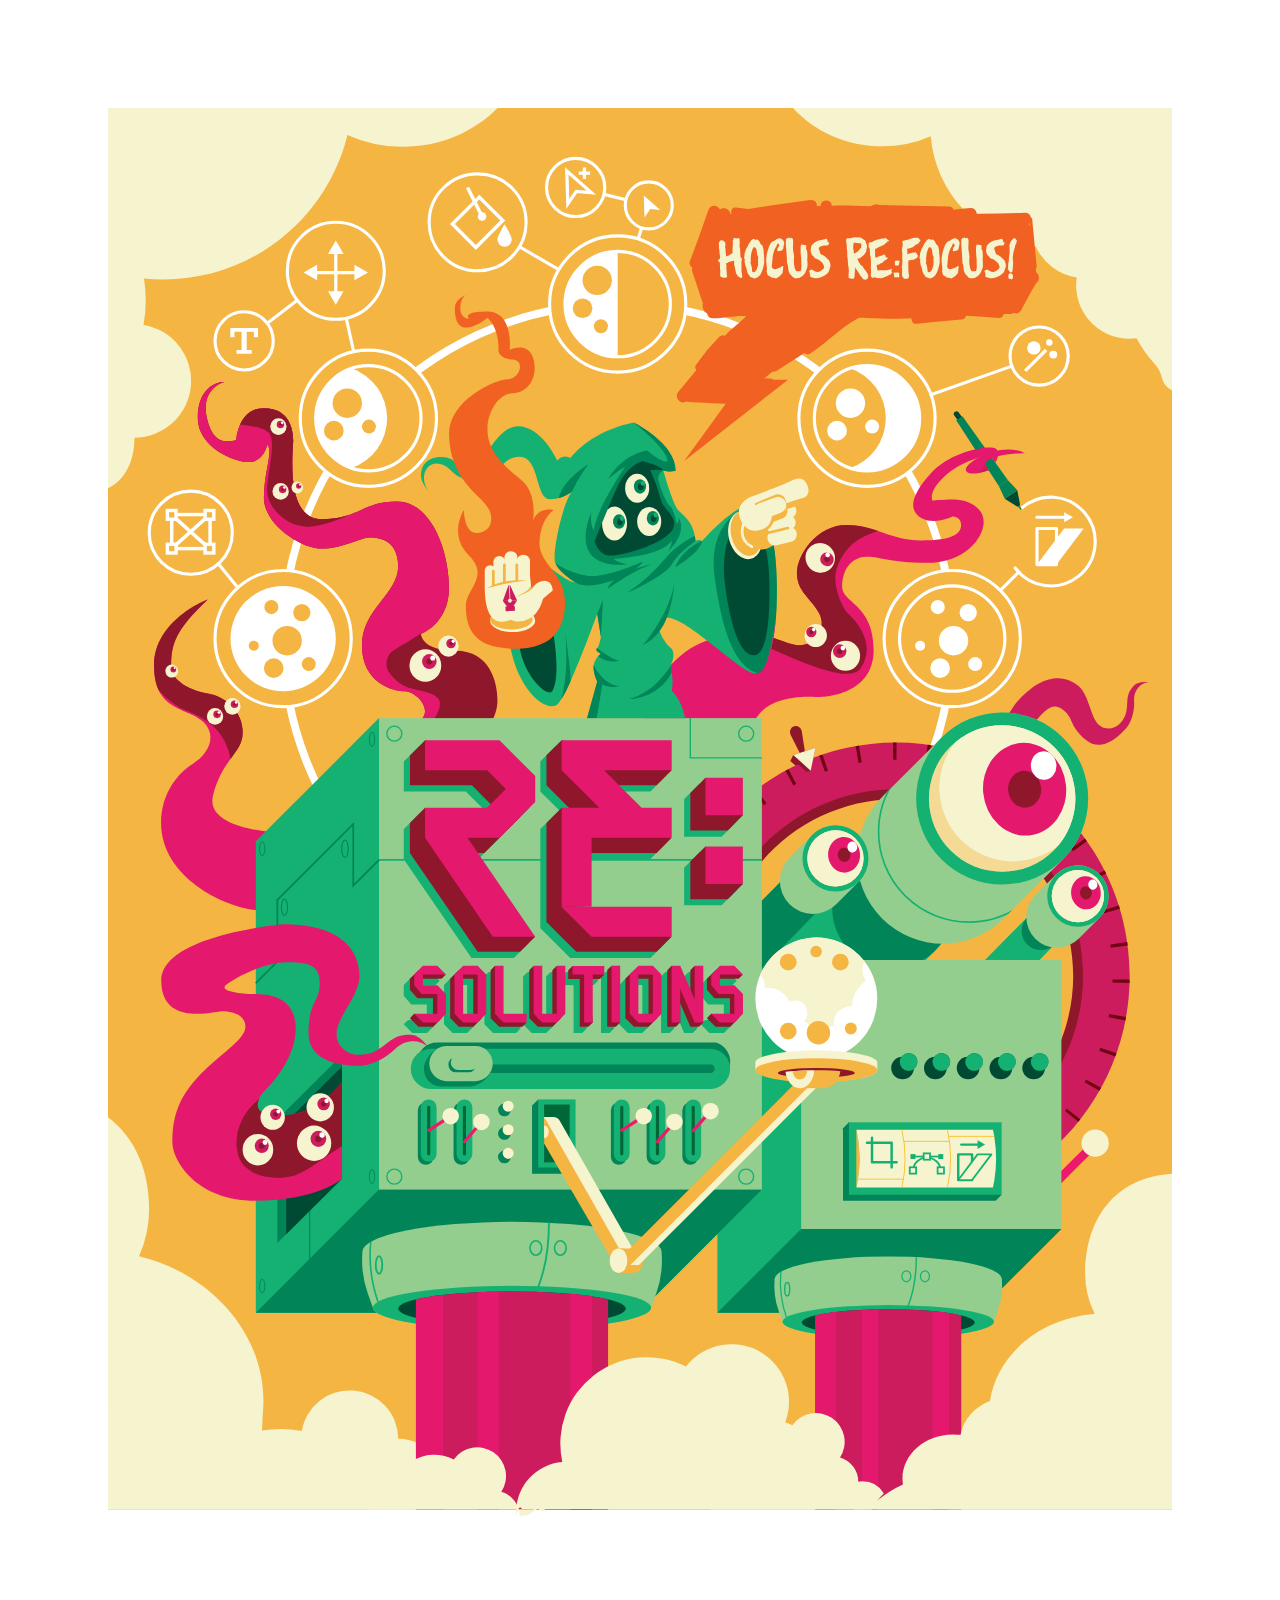
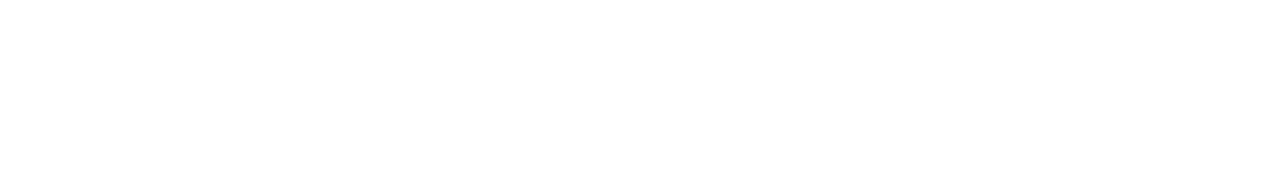
==== index.html @ 1d551e73 "commit for neww nsg" ====
<!DOCTYPE html>
<html lang="en">

<head>
    <meta charset="UTF-8">
    <meta http-equiv="X-UA-Compatible" content="IE=edge">
    <meta name="viewport" content="width=device-width, initial-scale=1.0">
    <title>Resolutions</title>
    <style>
        @media ( min-width: 600px) {
            html {
                margin: 100px;
            }
        }
    </style>
</head>

<body>



    <svg xmlns="http://www.w3.org/2000/svg" xmlns:xlink="http://www.w3.org/1999/xlink" viewBox="0 0 1296 1714.99">
        <defs>
            <style>
                .cls-1,.cls-10,.cls-11,.cls-23,.cls-24,.cls-25,.cls-26,
                .cls-27,.cls-28,.cls-29,.cls-31,.cls-32,.cls-34,.cls-35,
                .cls-36,.cls-37,.cls-38,.cls-39,.cls-40,.cls-41,.cls-42,
                .cls-44,.cls-45,.cls-46,.cls-48,.cls-5,.cls-50,.cls-51,
                .cls-52,.cls-53,.cls-54,.cls-8{fill:none;}
                .cls-2{isolation:isolate;}
                .cls-12,.cls-21,.cls-3,.cls-6,.cls-9{fill:#f5b543;}
                .cls-30,.cls-33,.cls-4{fill:#f6f4ce;}
                .cls-10,.cls-11,.cls-12,.cls-5,.cls-6,.cls-8,.cls-9{stroke:#fff;}
                .cls-10,.cls-11,.cls-12,.cls-23,.cls-24,.cls-25,.cls-26,.cls-27,.cls-28,.cls-32,.cls-33,.cls-34,.cls-35,.cls-36,.cls-37,.cls-38,.cls-39,.cls-45,.cls-46,.cls-5,.cls-51,.cls-53,.cls-6,.cls-8{stroke-miterlimit:10;}
                .cls-5{stroke-width:9.55px;}
                .cls-6,.cls-8,.cls-9{stroke-width:3.82px;}
                .cls-43,.cls-7{fill:#fff;}
                .cls-29,.cls-30,.cls-31,.cls-40,.cls-41,.cls-42,.cls-43,.cls-44,.cls-48,.cls-50,.cls-52,.cls-54,.cls-9{stroke-linecap:round;stroke-linejoin:round;}
                .cls-10{stroke-width:3.99px;}
                .cls-11{stroke-width:4.27px;}
                .cls-12{stroke-width:4.17px;}
                .cls-13{fill:#e4196e;}
                .cls-14{fill:#8e172c;}
                .cls-15{fill:#cd1c5e;}
                .cls-16{fill:#15b172;}
                .cls-17{fill:#008458;}
                .cls-18{fill:#004a33;}
                .cls-19{mix-blend-mode:multiply;}
                .cls-20{fill:#94ce8e;}
                .cls-21{opacity:0.4;}
                .cls-22{clip-path:url(#clip-path);}
                .cls-23,.cls-25,.cls-26,.cls-27,.cls-29,.cls-30,.cls-31,.cls-32,.cls-33,.cls-34,.cls-39,.cls-41,.cls-45,.cls-46{stroke:#15b172;}
                .cls-23{stroke-width:1.97px;}
                .cls-24,.cls-43{stroke:#ed1a6b;}
                .cls-24,.cls-44{stroke-width:10.42px;}
                .cls-25{stroke-width:1.52px;}
                .cls-26{stroke-width:1.75px;}
                .cls-27{stroke-width:1.5px;}
                .cls-28{stroke:#fdb913;}
                .cls-29,.cls-54{stroke-width:3px;}
                .cls-30,.cls-32,.cls-33{stroke-width:2.16px;}
                .cls-31{stroke-width:2.67px;}
                .cls-34,.cls-35{stroke-width:2.08px;}
                .cls-35,.cls-36,.cls-37,.cls-38,.cls-40,.cls-44{stroke:#008458;}
                .cls-36{stroke-width:1.31px;}
                .cls-37{stroke-width:1.05px;}
                .cls-38{stroke-width:1.22px;}
                .cls-39{stroke-width:1.67px;}
                .cls-40,.cls-41{stroke-width:19.28px;}
                .cls-42{stroke:#006838;}
                .cls-42,.cls-43{stroke-width:3.86px;}
                .cls-45{stroke-width:2px;}
                .cls-46{stroke-width:2.31px;}
                .cls-47{fill:#006838;}
                .cls-48{stroke:#fdb718;stroke-width:0;}
                .cls-49{fill:#f16122;}
                .cls-50,.cls-53,.cls-54{stroke:#f5b543;}
                .cls-50,.cls-52{stroke-width:3.34px;}
                .cls-51,.cls-52{stroke:#f6f4ce;}
                .cls-51{stroke-width:0.9px;}
                .cls-53{stroke-width:7px;}
                
            </style>
            
            
            
            
            <clipPath id="clip-path">
                <path class="cls-1" d="M1193.91,841.11A104.76,104.76,0,0,0,1015.15,767h0l-.06.06,0,0-70.78,70.78h0a104.76,104.76,0,1,0,148,148.26h0L1163,915.44h0A104.39,104.39,0,0,0,1193.91,841.11Z"/>
            </clipPath>
        </defs>
        <g class="cls-2">
            <g id="Background">
                <rect id="bg" class="cls-3" width="1296" height="1707.23"/>
            </g>
            <g id="Clouds_Back" data-name="Clouds Back">
                <path class="cls-4" d="M349.6,1707.23s0,0,0,0h.05s.06,0,.09,0Z"/>
                <path class="cls-4" d="M463.81,1680.17a139.25,139.25,0,0,0-51.94,10A59.12,59.12,0,0,0,353.55,1621,59.18,59.18,0,0,0,236,1611.5a140.37,
                140.37,0,0,0-48.46-.51c.66-6.61.35-13.34,1-20.09,9-93.18-61.78-171.13-150.83-192.18a139.24,139.24,0,0,0,12.38-57.58c0-45.68-16.16-86.23-50.06-111.71v477.8H497.2a61.05,61.05,0,0,1,5.39-21.6A139.75,139.75,0,0,0,463.81,1680.17Z"/>
                <path class="cls-4" d="M497.2,1707.23c-.08,1.27-.13,2.54-.13,3.82,0,6.49,1-.23,2.89-3.82Z"/>
                <path class="cls-4" d="M500,1707.23h4C502.39,1704.15,501,1705.18,500,1707.23Z"/>
                <path class="cls-4" d="M0,0V463.21c22.5-11.4,32.17-34.72,32.17-61.67A69.09,69.09,0,0,0,43.24,264.26a163.87,163.87,0,0,0,2.77-30,163.78,163.78,0,0,0-2.17-26.57q11.58,1.16,23.46,1.17c108.64,0,
                199.74-75,224.37-176.09a162.37,162.37,0,0,0,67.22,14.46c45.2,0,86.1-17.52,115.64-47.23Z"/>
                <path class="cls-4" d="M834.33,0C861.35,29.26,900,46.71,943,46.71a147.36,147.36,0,0,0,59.16-12.32,147.93,147.93,0,0,0,128.13,134.53A65,65,0,0,0,1180,206.56a64.89,64.89,0,0,0,64.18,
                74.6,65.48,65.48,0,0,0,8.69-.6,148.41,148.41,0,0,0,22.35,31.55c11.9,12.86,5,23.59,20.76,31.58V0Z"/>
            </g>
            
            
            <g id="Magic_Symbols" data-name="Magic Symbols">
                <circle class="cls-5" cx="620.82" cy="646.28" r="407.49"/>
                <circle class="cls-6" cx="213.32" cy="646.28" r="82.96"/>
                <circle class="cls-7" cx="213.32" cy="646.28" r="64.14"/>
                <circle class="cls-6" cx="1028.31" cy="646.28" r="82.96"/>
                <circle class="cls-6" cx="1028.31" cy="646.28" r="64.14"/>
                <circle class="cls-6" cx="620.82" cy="238.79" r="82.96"/>
                <path class="cls-7" d="M620.82,302.93a64.14,64.14,0,0,1,0-128.28Z"/>
                <circle class="cls-8" cx="620.82" cy="238.79" r="64.14"/>
                <circle class="cls-6" cx="924.5" cy="377.88" r="82.96"/>
                <path class="cls-7" d="M924.5,313.74a64.29,64.29,0,0,0-20.63,3.4,64.14,64.14,0,0,1,0,121.47A64.14,64.14,0,1,0,924.5,313.74Z"/>
                <circle class="cls-6" cx="317.14" cy="377.88" r="82.96"/>
                <circle class="cls-6" cx="450.22" cy="139.22" r="59.06"/>
                <circle class="cls-6" cx="277.46" cy="198.28" r="59.06"/>
                <circle class="cls-6" cx="569.64" cy="96.77" r="35.45"/>
                <circle class="cls-6" cx="1134.18" cy="302.15" r="35.45"/>
                <circle class="cls-6" cx="100.82" cy="517.35" r="50.61"/>
                <path class="cls-9" d="M1105,560.28a54.05,54.05,0,1,0,7.43-72.53"/>
                <circle class="cls-6" cx="165.82" cy="283.68" r="35.45"/>
                <circle class="cls-6" cx="658.69" cy="118.6" r="28.63"/>
                <line class="cls-9" x1="1002.37" y1="349.21" x2="1100.91" y2="314.4"/>
                <line class="cls-6" x1="1109.24" y1="565.36" x2="1086.97" y2="587.62"/>
                <line class="cls-6" x1="645.75" y1="159.64" x2="650.08" y2="145.91"/>
                <line class="cls-6" x1="630.88" y1="111.78" x2="604.08" y2="105.21"/>
                <line class="cls-6" x1="549.16" y1="196.97" x2="501.23" y2="168.99"/>
                <line class="cls-6" x1="299.24" y1="296.86" x2="290.21" y2="255.95"/>
                <line class="cls-6" x1="158.16" y1="584.33" x2="134.48" y2="555.15"/>
                <circle class="cls-7" cx="317.14" cy="377.88" r="64.14"/>
                <circle class="cls-8" cx="924.5" cy="377.88" r="64.14"/>
                <circle class="cls-7" cx="989.25" cy="654.98" r="6.11"/>
                <circle class="cls-7" cx="1047.8" cy="614.57" r="10.52"/>
                <circle class="cls-7" cx="1010.7" cy="607.91" r="8.59"/>
                <circle class="cls-7" cx="1056.31" cy="677.34" r="8.51"/>
                <circle class="cls-7" cx="1029.93" cy="648.87" r="17.87"/>
                <circle class="cls-7" cx="1013.57" cy="682.31" r="11.96"/>
                    <circle class="cls-7" cx="930.74" cy="388.08" r="8.51"/>
                    <circle class="cls-7" cx="904.36" cy="359.6" r="17.87"/>
                    <circle class="cls-7" cx="888" cy="393.04" r="11.96"/>
                    <circle class="cls-3" cx="317.82" cy="388.08" r="8.51"/>
                    <circle class="cls-3" cx="291.44" cy="359.6" r="17.87"/>
                    <circle class="cls-3" cx="275.08" cy="393.04" r="11.96"/>
                    <circle class="cls-3" cx="600.43" cy="265.85" r="8.51"/>
                    <circle class="cls-3" cx="595.9" cy="209.95" r="17.87"/>
                    <circle class="cls-3" cx="578.04" cy="243.86" r="11.96"/>
                    <circle class="cls-7" cx="1151.39" cy="300.37" r="4.81"/>
                    <circle class="cls-7" cx="1146.58" cy="285.72" r="3.93"/>
                    <circle class="cls-7" cx="1127.77" cy="292.21" r="8.16"/>
                    <circle class="cls-3" cx="177.54" cy="654.98" r="6.11"/>
                    <circle class="cls-3" cx="236.08" cy="614.57" r="10.52"/>
                    <circle class="cls-3" cx="198.98" cy="607.91" r="8.59"/>
                    <circle class="cls-3" cx="244.59" cy="677.34" r="8.51"/>
                    <circle class="cls-3" cx="218.22" cy="648.87" r="17.87"/>
                    <circle class="cls-3" cx="201.85" cy="682.31" r="11.96"/>
                    <path class="cls-7" d="M156.55,294.89h6.1V272.51H154v6.74H149V268.08h33.73v11.17h-5.06v-6.74H169v22.38H175v4.39H156.55Z"/>
                    <polygon class="cls-7" points="277.46 161.26 267.97 177.71 286.96 177.71 277.46 161.26"/>
                    <polygon class="cls-7" points="277.46 239.64 286.96 223.19 267.97 223.19 277.46 239.64"/>
                    <line class="cls-10" x1="277.46" y1="228.68" x2="277.46" y2="171.39"/>
                    <polygon class="cls-7" points="316.65 200.45 300.2 190.96 300.2 209.95 316.65 200.45"/>
                    <polygon class="cls-7" points="238.27 200.45 254.72 209.95 254.72 190.96 238.27 200.45"/>
                    <line class="cls-10" x1="249.24" y1="200.45" x2="306.53" y2="200.45"/>
                    <rect class="cls-11" x="430.04" y="116.07" width="40.36" height="46.31" transform="translate(230.31 -277.58) rotate(45)"/>
                    <polygon class="cls-7" points="652.63 106.51 653.47 133.25 660.49 123.17 672.73 124.16 652.63 106.51"/>
                    <polygon class="cls-10" points="558.85 76.79 560.09 116.57 570.53 101.58 588.75 103.06 558.85 76.79"/>
                    <line class="cls-10" x1="580.33" y1="72.44" x2="580.33" y2="86.43"/>
                    <line class="cls-10" x1="587.32" y1="79.43" x2="573.34" y2="79.43"/>
                    <line class="cls-11" x1="455.61" y1="132.22" x2="437.95" y2="96.77"/>
                    <circle class="cls-7" cx="455.61" cy="132.22" r="5.18"/>
                    <path class="cls-7" d="M491.79,160.3a8.69,8.69,0,0,1-17.38,0c0-4.8,8.69-18.64,8.69-18.64S491.79,155.5,491.79,160.3Z"/>
                    <line class="cls-10" x1="1142.68" y1="294.77" x2="1117.17" y2="320.28"/>
                    <path class="cls-3" d="M340,377.88a64.16,64.16,0,0,0-43.51-60.74,64.15,64.15,0,1,1,0,121.47A64.15,64.15,0,0,0,340,377.88Z"/>
                    <circle class="cls-8" cx="317.14" cy="377.88" r="64.14"/>
                    <rect class="cls-12" x="77.62" y="495.19" width="46.69" height="41.5"/>
                    <line class="cls-12" x1="77.62" y1="495.58" x2="123.61" y2="536.69"/>
                    <line class="cls-12" x1="123.61" y1="495.58" x2="77.62" y2="536.69"/>
                    <rect class="cls-12" x="118.31" y="490.28" width="10.6" height="10.6"/>
                    <rect class="cls-12" x="72.32" y="490.28" width="10.6" height="10.6"/>
                    <rect class="cls-12" x="118.31" y="531.39" width="10.6" height="10.6"/>
                    <rect class="cls-12" x="72.32" y="531.39" width="10.6" height="10.6"/>
                    <rect class="cls-9" x="1131.57" y="512.13" width="23.77" height="44.04"/>
                    <polygon class="cls-7" points="1155.34 556.17 1131.57 556.17 1164.71 512.13 1188.48 512.13 1155.34 556.17"/>
                    <line class="cls-9" x1="1131.57" y1="498.5" x2="1167.57" y2="498.5"/>
                    <polygon class="cls-7" points="1175.39 498.5 1164.71 492.33 1164.71 504.66 1175.39 498.5"/>
                    <line class="cls-6" x1="230.56" y1="234.16" x2="193.97" y2="262.15"/>
                </g>
                    
                
                <g id="Tentacle_1" data-name="Tentacle 1">
                    <path id="green" class="cls-13" d="M121.47,598.69s-65.31,24.47-65.31,80.94,42.17,50.1,60.18,68.38,4,40.3-12.91,50.7-38.8,34.7-38.8,
                    72.34c0,68.73,84,106.18,121,106.18L217,883s-100.42-1-89-46,36.09-50.77,36.09-76.54-21.48-44-42.64-47.24c-17.83-2.74-44.53-14.16-44.53-33.56C76.94,652.36,82.37,635.91,121.47,598.69Z"/>
                     <path class="cls-14" d="M70.48,718.17a135.79,135.79,0,0,0,18,13c6,2.63,12.15,4.75,18,7.63,15.68,7.72,28.52,17.8,36.38,
                     33.95A76.25,76.25,0,0,1,149.23,793c8.1-11,14.88-19,14.88-32.54,0-25.76-21.48-44-42.64-47.24-17.83-2.74-44.53-14.16-44.53-33.56,0-27.27,5.43-43.72,44.53-80.94,0,0-65.31,24.47-65.31,
                     80.94,0,12.94,2.22,22.57,5.85,30C64.78,712.5,67.59,715.38,70.48,718.17Z"/>
                     <ellipse class="cls-4" cx="151.56" cy="728.79" rx="9.91" ry="10.18"/>
                     <ellipse class="cls-15" cx="154.03" cy="726.26" rx="4.54" ry="4.67"/>
                     <ellipse class="cls-14" cx="154.03" cy="726.26" rx="1.85" ry="1.9"/>
                     <ellipse class="cls-7" cx="156.16" cy="724.06" rx="1.57" ry="1.61"/>
                     <ellipse class="cls-4" cx="130.37" cy="741.11" rx="9.91" ry="10.18"/>
                     <ellipse class="cls-15" cx="132.83" cy="738.57" rx="4.54" ry="4.67"/>
                     <ellipse class="cls-14" cx="132.83" cy="738.57" rx="1.85" ry="1.9"/>
                     <ellipse class="cls-7" cx="134.97" cy="736.38" rx="1.57" ry="1.61"/>
                     <ellipse class="cls-4" cx="77.62" cy="685.85" rx="7.73" ry="7.94"/>
                     <ellipse class="cls-15" cx="79.55" cy="683.87" rx="3.54" ry="3.64"/>
                     <ellipse class="cls-14" cx="79.55" cy="683.87" rx="1.44" ry="1.48"/>
                     <ellipse class="cls-7" cx="81.21" cy="682.16" rx="1.22" ry="1.25"/>
                    </g>
                    
                    <g id="Tentacle_2" data-name="Tentacle 2">
                        <path class="cls-14" 
                        d="M367.75,757.74s18.44-11.69,18.44-23-13.31-24.35-25.94-24.35S309.31,700.13,309.31,655s44.14-62.65,44.14-96.89-26.81-35-35.63-35-32.14,13.58-57.64,13.58S189.89,507.08,189.89,475s11.78-57.15,
                        4.08-64.85c0,0-4.19,21.13-22.55,21.13s-62.07-18.77-62.07-53.83,20.87-43.81,32.29-43.81c0,0-29.34,7.41-21.19,43.81S148.32,405,156.16,405c0,
                        0,2.06-39.35,33.73-39.35s35.67,26.9,35.67,39.35S215,500.88,260.18,500.88s49.55-21.49,91.81-21.49,63.39,61.23,63.39,104.94-34.1,56.09-34.1,56.09-.14,20.67,42.12,20.67,51,39,51,60.56-16.75,40.46-16.75,40.46Z"/>
                        <path class="cls-13" d="M367.75,757.74l19,.92a15,15,0,0,1,1.27-1.9,109.43,109.43,0,0,0,6.62-9.1c.88-1.37,14.9-18.7,
                        7.56-28.31-4.38-5.74-16.05-8.6-21-9.65-3.36-.71-6.7-1.45-10-2.29-13.06-3.28-22.65-10.51-29.9-21.73-4.39-6.79-1.36-19.54,5.15-23.94s34.86-21.32,34.86-21.32,34.1-12.38,34.1-56.09S394.25,479.39,352,479.39s-46.63,
                        21.49-91.81,21.49S225.56,417.46,225.56,405s-4-39.35-35.67-39.35S156.16,405,156.16,405c-7.84,0-27.56,
                        8.87-35.71-27.53s21.19-43.81,21.19-43.81c-11.42,0-32.29,8.75-32.29,43.81s43.72,53.83,62.07,53.83S194,410.17,194,410.17c7.7,7.7-4.08,32.79-4.08,64.85s44.79,61.67,70.29,61.67,48.82-13.58,57.64-13.58,35.63.73,
                        35.63,35S309.31,609.82,309.31,655s38.31,55.44,50.94,55.44,25.94,13.07,25.94,24.35S367.75,757.74,367.75,757.74Z"/>
                        <path class="cls-14" d="M197.66,398.26c5.29,11.66-.55,35-3.69,61.8s26.23,53.31,54.65,49.58c19.15-2.51,36.8-9.87,46.29-14.42-9,3.23-19.53,5.66-34.73,5.66-45.17,
                        0-34.62-83.42-34.62-95.88s-4-39.35-35.67-39.35c-16.09,0-24.53,10.16-28.95,20.15C170.82,386.53,193.54,389.19,197.66,398.26Z"/>
                        <path class="cls-16" d="M391.29,468.18c.74.82,1.21,1.28,1.21,1.28C392.08,469,391.68,468.62,391.29,468.18Z"/>
                        <path class="cls-16" d="M391.28,468.17h0Z"/>
                        <ellipse class="cls-4" cx="414.68" cy="655.45" rx="12.5" ry="12.84"/>
                        <ellipse class="cls-15" cx="417.79" cy="652.26" rx="5.73" ry="5.88"/>
                        <ellipse class="cls-14" cx="417.79" cy="652.26" rx="2.33" ry="2.4"/>
                        <ellipse class="cls-7" cx="420.49" cy="649.49" rx="1.98" ry="2.03"/>
                        <ellipse class="cls-4" cx="386.57" cy="679.12" rx="19.34" ry="19.87"/>
                        <ellipse class="cls-15" cx="391.38" cy="674.18" rx="8.86" ry="9.1"/>
                        <ellipse class="cls-14" cx="391.38" cy="674.18" rx="3.61" ry="3.71"/>
                        <ellipse class="cls-7" cx="395.55" cy="669.9" rx="3.06" ry="3.14"/>
                        <ellipse class="cls-4" cx="207.57" cy="388.08" rx="9.91" ry="10.18"/>
                        <ellipse class="cls-15" cx="210.04" cy="385.54" rx="4.54" ry="4.67"/>
                        <ellipse class="cls-14" cx="210.04" cy="385.54" rx="1.85" ry="1.9"/>
                        <ellipse class="cls-7" cx="212.18" cy="383.35" rx="1.57" ry="1.61"/>
                        <ellipse class="cls-4" cx="210.27" cy="466.99" rx="9.91" ry="10.18"/>
                        <ellipse class="cls-15" cx="212.73" cy="464.46" rx="4.54" ry="4.67"/>
                        <ellipse class="cls-14" cx="212.73" cy="464.46" rx="1.85" ry="1.9"/>
                        <ellipse class="cls-7" cx="214.87" cy="462.26" rx="1.57" ry="1.61"/>
                        <ellipse class="cls-4" cx="230.56" cy="462.26" rx="7.01" ry="7.2"/>
                        <ellipse class="cls-15" cx="232.3" cy="460.47" rx="3.21" ry="3.3"/>
                        <ellipse class="cls-14" cx="232.3" cy="460.47" rx="1.31" ry="1.34"/>
                        <ellipse class="cls-7" cx="233.81" cy="458.92" rx="1.11" ry="1.14"/>
                    </g>
                    
                    <g id="Tentacle_3" data-name="Tentacle 3">
                        <path class="cls-9" d="M1028.31,646.28"/>
                        <rect class="cls-17" x="1108.38" y="479.2" width="2.02" height="11.03" rx="1.01" transform="translate(2300.38 267.35) rotate(146.05)"/>
                        <path class="cls-18" d="M1031.68,370h0a3.29,3.29,0,0,1,4.56.89l8.86,12.42a3.28,3.28,0,0,1-.89,4.56h0a3.28,3.28,0,0,1-4.55-.89l-8.87-12.42A3.29,3.29,0,0,1,1031.68,370Z"/>
                        <polygon class="cls-18" points="1111.02 483.62 1107.6 465.56 1092.31 475.85 1107.76 485.81 1111.02 483.62"/>
                        <polygon class="cls-17" points="1085.06 460.36 1092.31 475.85 1107.6 465.56 1095.98 453.01 1085.06 460.36"/>
                        <polygon class="cls-17" points="1095.98 453.01 1040.79 375.33 1033.17 380.46 1085.06 460.36 1095.98 453.01"/>
                        <path class="cls-13" d="M647.53,760.91s5.18-41.53,29.92-72.86,55-46.64,97.79-46.64,48.41,12.84,68.19,12.84,32.17-21.33,22.7-38.94-27-26.28-27-48.55,24.25-58.69,
                        60.21-58.69,53.07,18.82,91.15,18.82,48.64-7.89,48.64-18.82-10.52-10.52-10.52-10.52-21.21,10.8-37.5,2.13c-15.72-8.37-14.56-26.58,10.72-54.27s71.86-35,79.18-30.61,
                        0,17.26,0,17.26l-6.45-9.08s-30.29,3.48-53.47,23.88-16.92,31.34-16.92,31.34,9.49-1.46,26.4-1.46,36.06,9.47,36.06,27.69S1044.59,554,997.26,554s-53.76-7.26-73.13-7.26-29.89,
                        16.78-29.89,36.44,38.4,21.65,38.4,76.76S873,717.41,865.92,717.41s-82.86-7.51-82.86,51.51Z"/>
                        <path class="cls-14" d="M916.66,682.31c20.16-29.33-5.33-57.42-14.37-65.81s-21.1-38-14.36-56.53c11.61-31.88,34.26-39.15,50.1-44.6-11.51-3.91-23.38-7.3-38.65-7.3-36,0-60.21,
                        36.43-60.21,58.69s17.49,30.93,27,48.55-2.92,38.94-22.7,38.94S818,641.41,775.24,641.41q-4.46,0-8.73.23C810.58,656.8,899.42,707.38,916.66,682.31Z"/>
                        <ellipse class="cls-4" cx="898.31" cy="667.3" rx="17.81" ry="18.29"/>
                        <ellipse class="cls-15" cx="891.26" cy="661.7" rx="8.16" ry="8.38"/>
                        <ellipse class="cls-14" cx="891.26" cy="661.7" rx="3.33" ry="3.42"/>
                        <ellipse class="cls-7" cx="895.1" cy="657.76" rx="2.81" ry="2.89"/>
                        <ellipse class="cls-4" cx="867.56" cy="547.89" rx="17.81" ry="18.29" transform="translate(-156.28 615.66) rotate(-36.06)"/>
                        <ellipse class="cls-15" cx="875.79" cy="549.72" rx="8.16" ry="8.38" transform="translate(-155.78 620.87) rotate(-36.06)"/>
                        <ellipse class="cls-14" cx="875.79" cy="549.72" rx="3.33" ry="3.42" transform="translate(-155.78 620.87) rotate(-36.06)"/>
                        <ellipse class="cls-7" cx="876.58" cy="544.28" rx="2.81" ry="2.89" transform="translate(-152.43 620.28) rotate(-36.06)"/>
                        <ellipse class="cls-4" cx="862.06" cy="642.61" rx="13.62" ry="13.99"/>
                        <ellipse class="cls-15" cx="856.67" cy="638.33" rx="6.24" ry="6.41"/>
                        <ellipse class="cls-14" cx="856.67" cy="638.33" rx="2.54" ry="2.61"/>
                        <ellipse class="cls-7" cx="859.61" cy="635.31" rx="2.15" ry="2.21"/>
                        <path class="cls-13" d="M1072.83,441.22s-24.31,8.9-27.8.18,42-36.33,72-20.95c0,0-43.38-.36-49.13,13.18Z"/>
                        <path class="cls-15" d="M1067.91,433.66A18.9,18.9,0,0,1,1057.48,445a79,79,0,0,0,15.35-3.76Z"/>
                    </g>
                    
                    <g id="Tentacle_4" data-name="Tentacle 4">
                        <path class="cls-15" d="M1249.43,703.83c-5.07,5.88-7.3,9.84-7.89,19.3s-.47,16.8-8.08,25.63-21.68,10.3-29.4-.44-10.09-34.05-21.83-44.17-39.36-22.21-76.44,20.79c0,0-61.76,85.12-31.71,
                        111,18.64,16.07,33.32,5.46,42.82-6.11,6-13.59,9.74-28,13.65-42.34-7.87,7.89-17.37,15.6-17.36,8.81,0-9.05,6.69-37.85,19-52.1s20.33-20.55,32.45-10.1,5.75,17.75,26.16,35.35,43.08-6.78,
                        49.8-14.57,10.06-22.18,9.24-33.25,7.17-21.45,17.11-22.19C1266.92,699.46,1254.5,698,1249.43,703.83Z"/>
                    </g>
                    
                    <g id="Control_Ring" data-name="Control Ring">
                        <polygon class="cls-14" points="852.2 814.4 855.89 807.21 834.8 788.12 831.11 795.31 852.2 814.4"/>
                        <path class="cls-14" d="M960.43,788c-148.62,0-269.11,120.48-269.11,269.11s120.49,269.11,269.11,269.11,269.11-120.49,269.11-269.11S1109.06,788,960.43,788Zm0,
                        484.35c-118.87,0-215.24-96.37-215.24-215.24s96.37-215.24,215.24-215.24,215.24,96.36,215.24,215.24S1079.31,1272.31,960.43,1272.31Z"/>
                        <path class="cls-15" d="M960.43,773c-156.89,0-284.07,127.18-284.07,284.07s127.18,284.07,284.07,284.07S1244.5,1214,1244.5,1057.07,1117.32,773,960.43,773Zm0,511.27c-125.48,
                        0-227.2-101.72-227.2-227.2S835,829.86,960.43,829.86s227.21,101.72,227.21,227.21S1085.91,1284.27,960.43,1284.27Z"/>
                        
                        <g class="cls-19">
                            <path class="cls-14" d="M960.43,773h-.71c-1.16,0-2.31,0-3.46,0l.3,20.84,3.87,0V773Zm-45.67,3.65h-.09l-1.88.32h-.23l-1.78.31h-.13l3.63,20.53,3.8-.64-3.32-20.58Zm-44.49,
                            11-3.39,1.16,0,0h-.05l-.08,0h0l-.36.12,6.9,19.68c1.22-.43,2.43-.85,3.66-1.26l-6.62-19.77Zm-42.12,18-2.3,1.23h0l-.1,0,0,0-.08,0,0,0-.09,0h0l-.1.05,0,0-.06,0,0,0,0,0-.05,
                            0-.06,0,0,0-.07,0-.09.05,0,0-.06,0,0,0-.06,0,0,0,0,0-.05,0,0,0,10,18.3c1.13-.62,2.26-1.22,3.4-1.83l-9.72-18.44Zm-38.68,24.57-.3.23h0l-.08.06,0,0-.06,0,0,0-.08.06h0l-.1.07,
                            0,0-.06,0,0,0-.06,0,0,0-.09.07h0l-.21.15h0l-.09.07h0l-1.34,1h0l-.09.06,0,0-.06,0,0,0h0l-.4.3L799,849.17l3.07-2.35-12.56-16.64Zm-34.23,30.44-.63.65v0l-.07.07,0,0-.08.08,0,0,
                            0,0-.06.07h0l-.06.07h0l-1.84,1.95,15.27,14.2c.88-.94,1.76-1.88,2.65-2.81l-15-14.42ZM726.3,896.15c-.78,1.14-1.56,2.29-2.33,3.45l17.34,11.57c.71-1.07,1.43-2.14,2.16-3.2L726.3,
                            896.15Zm-22.85,39.7c-.49,1-1,2.08-1.46,3.13h0l0,.09v0l0,.07-.21.47,19,8.62c.54-1.17,1.08-2.34,1.63-3.5l-18.85-8.91ZM687.3,978.73c-.38,1.33-.75,2.67-1.12,4l20.13,
                            5.44c.33-1.25.68-2.49,1-3.72l-20-5.74Zm-9,44.92c-.17,1.38-.32,2.76-.46,4.15l20.74,2.12q.2-1.92.42-3.84l-20.7-2.43Zm19.15,44.9-20.83.89c0,1.15.1,2.29.16,3.44v.09c0,.22,0,
                            .43,0,.64l20.81-1.2c-.08-1.28-.14-2.57-.19-3.86Zm5.21,42.14-20.41,4.22c0,.21.08.43.13.64h0l0,.1v.1c.23,1.08.46,2.16.7,3.24l20.35-4.53c-.28-1.25-.55-2.51-.81-3.77Zm11.94,
                            40.71-19.46,7.47.18.47v0l0,.07,0,0,0,0c.42,1.07.83,2.13,1.26,3.21L716,1155q-.72-1.8-1.41-3.6ZM733,1189.65l-18,10.52.51.88h0l0,0,.05.07v0l.06.1h0l.79,1.33,0,0,0,
                            .06,0,.07v0l.57.94L735,1193c-.67-1.11-1.32-2.21-2-3.33Zm24.3,34.82-16.08,13.27h0l0,0c.66.8,1.32,1.59,2,2.38l0,.06,0,0,.07.07h0l.5.6,15.88-13.51c-.83-1-1.66-2-2.48-3ZM786.86,
                            1255l-13.75,15.67,0,0,.05,0,0,0,.08.06h0l3,2.56,13.53-15.87c-1-.84-2-1.68-2.93-2.53Zm34.06,25.36L809.86,1298l1.08.68h0l.07,0,0,0,.05,0,.06,0,0,0c.73.46,1.47.91,2.21,
                            1.36l10.8-17.83c-1.1-.67-2.2-1.34-3.29-2Zm37.67,19.55-8.07,19.22c1.28.54,2.57,1.07,3.86,1.59l7.79-19.34c-1.2-.48-2.39-1-3.58-1.47Zm40.33,13.2-4.86,20.27,3.29.77.78.17,
                            4.55-20.34c-1.26-.28-2.51-.57-3.76-.87Zm42,6.5-1.53,20.8h.82c1.11.07,2.22.15,3.34.21l1.22-20.81c-1.29-.08-2.57-.16-3.85-.26Zm46.34-.62-3.84.36,1.79,
                            20.77.9-.08h.34l2.91-.28-2.1-20.74Zm41.75-7.66c-1.24.33-2.49.66-3.74,1l5.12,20.21.25-.06h0l.08,0,.09,0h0l2.63-.69h.1l.09,0h0l.75-.2-5.41-20.13ZM1068.9,1297l-3.53,1.57,
                            8.32,19.11,1.78-.78.07,0h0l1.93-.87-8.6-19ZM1106,1276.4l-3.24,2.11,11.29,17.53.62-.4h0l0,0,.07,0h0l2.48-1.63,0,0,.06,0,0,0,0,0,.07,0L1106,1276.4Zm33.35-26.29-2.85,2.61,14,
                            15.49,2.31-2.11h0l.08-.07,0,0,.07-.06,0,0,.08-.08h0l.09-.09h0l.08-.08h0l.08-.08h0l.19-.18-14.18-15.28Zm28.72-31.29c-.79,1-1.59,2-2.39,3l16.24,13.07.16-.21h0l.07-.09,0,0,0,0,
                            0-.06,0,0c.75-.93,1.48-1.85,2.21-2.79l-16.44-12.83Zm23.34-35.47c-.62,1.13-1.24,2.26-1.88,3.38l18.13,10.28c.19-.31.36-.62.54-.94l0-.06,0,0c.38-.68.76-1.35,1.13-2h0l0-.08,
                            0-.07h0c.07-.14.15-.28.23-.42l-18.29-10Zm17.31-38.74c-.43,1.22-.86,2.43-1.31,3.63l19.56,7.23.69-1.89,0-.07h0l.69-2-19.66-6.93Zm10.81-41c-.22,1.27-.46,2.54-.7,3.8l20.46,
                            4h0v-.18c.18-.93.36-1.87.53-2.81h0l0-.1h0c0-.14,0-.27.07-.41v-.26l0-.08v0l0-.21-20.53-3.66Zm4.06-42.27c0,1.29,0,2.58-.09,3.86l20.84.63c0-.49,0-1,0-1.49V1064c0-.78,
                            0-1.55,0-2.33h0l-20.85-.33Zm17.92-45.4-20.63,3c.19,1.27.36,2.55.53,3.83l20.67-2.69-.3-2.26h0l0-.11h0v-.24l0-.09h0v-.12h0c-.06-.43-.13-.86-.19-1.28Zm-10.23-44.66-19.88,
                            6.29q.58,1.85,1.14,3.69l20-6c-.18-.58-.35-1.16-.53-1.74h0l0-.11h0l0-.1v0l-.07-.23,0,0,0-.08v0l0-.07,0,0,0-.08v0l-.12-.37h0c-.1-.33-.21-.66-.31-1ZM1214,928.84l-18.59,
                            9.42c.58,1.15,1.15,2.3,1.72,3.46l18.73-9.15-.72-1.46h0l0-.09,0,0,0,0-1-2.09ZM1190,889.77l-16.84,12.29,2.26,3.14,17-12q-1.2-1.7-2.43-3.39Zm-29.89-34.72-14.66,14.83c.92.91,
                            1.83,1.82,2.73,2.74L1163.09,858c-.85-.87-1.7-1.73-2.56-2.58l0,0-.07-.07,0,0-.06-.06,0,0,0,0-.14-.15Zm-35.06-29.49-12.1,17c1,.74,2.1,1.5,3.13,2.26l12.35-16.8-.38-.27,0,0,0,
                            0-2.94-2.12Zm-39.33-23.49-9.21,18.7,3.45,1.73,9.48-18.56c-.76-.4-1.52-.78-2.29-1.16l0,0h0l-.1,0h0l-1.28-.63Zm-42.61-16.84-6.06,19.94,3.68,1.15,
                            6.36-19.85c-1.32-.42-2.65-.84-4-1.24Zm-44.77-9.72-2.76,20.66c1.28.17,2.55.35,3.82.54l3.06-20.62-1-.14h-.1l-.1,0h0l-.11,0h0l-2.3-.32h0l-.1,0h-.22l-.18,0Z"/>
                        </g>
                        
                        
                        <polygon class="cls-15" points="855.89 807.21 861.88 779.4 834.8 788.12 855.89 807.21"/>
                        
                        <polygon class="cls-14" points="851.01 808.69 855.62 807.15 860.58 784.12 833.5 792.84 851.01 808.69"/>
                        <path class="cls-14" d="M835.62,753.2h0A7.22,7.22,0,0,1,845,759l4.36,27.92-5.21,1.68-12.74-25.23A7.22,7.22,0,0,1,835.62,753.2Z"/>
                        <polygon class="cls-4" points="855.89 807.21 861.88 779.4 834.8 788.12 855.89 807.21"/>
                    </g>
                    <g id="Eye_Stalk_3" data-name="Eye Stalk 3">
                        <path class="cls-16" d="M1160,1002.32a23.58,23.58,0,0,0-40.24-16.7h0l0,0h0l-60.52,61.23,38,29.37,55.77-57.2h0A23.51,23.51,0,0,0,1160,1002.32Z"/>
                        <circle class="cls-17" cx="1136.44" cy="1002.32" r="23.58"/>
                        <path class="cls-20" d="M1218.81,959.94A37.4,37.4,0,0,0,1155,933.47h0l0,0h0l-25.27,25.27h0a37.4,37.4,0,1,0,52.85,52.93h0l25.21-25.22h0A37.3,37.3,0,0,0,1218.81,959.94Z"/>
                        <circle class="cls-16" cx="1181.41" cy="959.94" r="37.4"/>
                        <circle class="cls-4" cx="1181.41" cy="959.94" r="31.83"/>
                        <path class="cls-21" d="M1154.19,955.33a31.7,31.7,0,0,1,7.13-20.08A31.84,31.84,0,1,0,1206.11,980a31.83,31.83,0,0,1-51.92-24.7Z"/>
                        <path class="cls-4" d="M1181.41,928.11a31.84,31.84,0,1,0,31.83,31.83A31.72,31.72,0,0,0,1181.41,928.11Z"/>
                        <ellipse class="cls-13" cx="1191.19" cy="955.88" rx="18.07" ry="20.18" transform="translate(-88.65 122.43) rotate(-5.67)"/>
                        <ellipse class="cls-14" cx="1191.19" cy="955.88" rx="7.19" ry="8.03" transform="translate(-88.65 122.43) rotate(-5.67)"/>
                        <ellipse class="cls-7" cx="1199.64" cy="945.87" rx="5.56" ry="6.2" transform="translate(-87.62 123.21) rotate(-5.67)"/>
                    </g>
                    
                    <g id="Eye_Stalk_2" data-name="Eye Stalk 2">
                        <path class="cls-16" d="M1028.76,974.8a73.31,73.31,0,0,0-125.09-51.89h0l0,.05,0,0L723.82,1105.3l233.86-29,49.43-49.43h0A73.06,73.06,0,0,0,1028.76,974.8Z"/>
                        <circle class="cls-17" cx="955.45" cy="974.8" r="73.31"/>
                        <path class="cls-20" d="M1193.91,841.11A104.76,104.76,0,0,0,1015.15,767h0l-.06.06,0,0-70.78,70.78h0a104.76,104.76,0,1,0,148,148.26h0L1163,915.44h0A104.39,104.39,0,0,0,1193.91,841.11Z"/>
                        <circle class="cls-16" cx="1089.15" cy="841.11" r="104.76"/>
                        <g class="cls-22">
                            <path class="cls-23" d="M938.63,881.78a109.32,109.32,0,0,1,20-63.19"/>
                            <path class="cls-23" d="M1048.48,991.62A109.85,109.85,0,0,1,938.63,881.78"/>
                            <path class="cls-23" d="M1116.55,968a109.41,109.41,0,0,1-68.07,23.62"/>
                        </g>
                        <circle id="eyeball" class="cls-4" cx="1089.15" cy="841.11" r="89.17"/>
                        <path id="eyeShadow" class="cls-21" d="M1012.89,828.19a88.84,88.84,0,0,1,20-56.26,89.17,89.17,0,1,0,125.45,125.44,89.18,89.18,0,0,1-145.44-69.18Z"/>
                        <path class="cls-4" d="M1089.15,751.93a88.8,88.8,0,0,0-56.27,20,89.17,89.17,0,0,0,125.45,125.44,89.18,89.18,0,0,0-69.18-145.44Z"/>
                        <path class="cls-23" d="M1116.55,968"/>
                        <ellipse id="eye" class="cls-13" cx="1116.55" cy="829.73" rx="50.63" ry="56.53" transform="translate(-76.55 114.43) rotate(-5.67)"/>
                        <ellipse id="pupil" class="cls-14" cx="1116.55" cy="829.73" rx="20.14" ry="22.48" transform="translate(-76.55 114.43) rotate(-5.67)"/>
                        <ellipse id="iris" class="cls-7" cx="1139.69" cy="800.94" rx="15.56" ry="17.37" transform="translate(-73.59 116.58) rotate(-5.67)"/>
                    </g>
                    
                    
                    <g id="Eye_Stalk_1" data-name="Eye Stalk 1">
                        <path class="cls-17" d="M872.5,958.24A28.67,28.67,0,0,0,823.59,938h0l0,0h0l-58.9,59.6,31.58,50.53L864,978.58h0A28.56,28.56,0,0,0,872.5,958.24Z"/>
                        <circle class="cls-17" cx="843.84" cy="958.24" r="28.66"/>
                        <path class="cls-20" d="M926.34,914a40.24,40.24,0,0,0-68.67-28.49h0l0,0v0l-27.19,27.18h0a40.24,40.24,0,1,0,56.87,56.94h0l27.13-27.13h0A40.12,40.12,0,0,0,926.34,914Z"/>
                        <circle class="cls-16" cx="886.1" cy="914.02" r="40.24"/>
                        <circle class="cls-4" cx="886.1" cy="914.02" r="34.25"/>
                        <path class="cls-21" d="M856.81,909.06a34.08,34.08,0,0,1,7.68-21.62,34.25,34.25,0,1,0,48.18,48.19,34.25,34.25,0,0,1-55.86-26.57Z"/>
                        <path class="cls-4" d="M886.1,879.76A34.26,34.26,0,1,0,920.35,914,34.08,34.08,0,0,0,886.1,879.76Z"/>
                        <ellipse class="cls-13" cx="896.62" cy="909.65" rx="19.45" ry="21.71" transform="translate(-85.52 93.08) rotate(-5.67)"/>
                        <ellipse class="cls-14" cx="896.62" cy="909.65" rx="7.74" ry="8.64" transform="translate(-85.52 93.08) rotate(-5.67)"/>
                        <ellipse class="cls-7" cx="906.68" cy="900.04" rx="5.98" ry="6.67" transform="translate(-84.53 94.03) rotate(-5.67)"/>
                    </g>
                    
                    <g id="Slot_Lever" data-name="Slot Lever">
                        <line class="cls-24" x1="1202.44" y1="1260.89" x2="1133.69" y2="1329.64"/>
                        <circle class="cls-4" cx="1202.44" cy="1260.89" r="16.62"/>
                    </g>
                    
                    
                    <g id="Small_Box" data-name="Small Box">
                        <polygon class="cls-16" points="1059.24 1467.44 742.28 1467.44 742.28 1139.78 844.31 1037.76 1161.27 1365.42 1059.24 1467.44"/>
                        <polygon class="cls-17" points="1059.24 1467.44 742.28 1467.44 844.31 1365.42 1161.27 1365.42 1059.24 1467.44"/>
                        <rect class="cls-20" x="844.31" y="1037.76" width="316.96" height="327.66"/>
                    </g>
                    
                    
                    <g id="Small_Box_Jet" data-name="Small Box Jet">
                        <path class="cls-20" d="M812,1426.53h0a90.08,90.08,0,0,0,4.83,38.39l4.79,13.45h257.52l4.78-13.45a89.77,89.77,0,0,0,4.83-38.39H812Z"/>
                        <ellipse class="cls-20" cx="950.4" cy="1426.53" rx="138.38" ry="27.67"/>
                        <ellipse class="cls-20" cx="950.4" cy="1478.37" rx="128.76" ry="20.28"/>
                        <line class="cls-1" x1="950.4" y1="1478.37" x2="950.4" y2="1426.53"/>
                        <ellipse class="cls-16" cx="950.4" cy="1478.37" rx="128.76" ry="20.28"/>
                        <ellipse class="cls-18" cx="950.4" cy="1479.2" rx="105.3" ry="15.91"/>
                        <path id="Jet"class="cls-15" d="M950.4,1463.29c-37.4,0-70.24,2.94-88.92,7.38v236.56h177.84V1470.67C1020.64,1466.23,987.8,1463.29,950.4,1463.29Z"/>
                        <path id="Jet"class="cls-13" d="M886.69,1466.53a223.57,223.57,0,0,0-25.21,4.14v236.56h25.21Z"/>
                        <path id="Jet"class="cls-13" d="M938.14,1463.39c-6.75.12-13.3.34-19.6.64v243.2h19.6Z"/>
                        <path id="Jet"class="cls-13" d="M1024.5,1467.9c-6-.91-12.78-1.7-20.11-2.36v241.69h20.11Z"/>
                        <path class="cls-25" d="M819.59,1417.66a131.56,131.56,0,0,0,7.06,56.16"/>
                        <path class="cls-26" d="M984.56,1399.74c0,21.84-2.55,41.26-10.44,60.7"/>
                        <ellipse class="cls-26" cx="827.32" cy="1438.78" rx="3.02" ry="8.12"/>
                        <ellipse class="cls-27" cx="995.11" cy="1423.13" rx="5.43" ry="6.68"/>
                        <ellipse class="cls-27" cx="972.47" cy="1423.13" rx="5.43" ry="6.68"/>
                    </g>
                    
                    
                    <g id="Tumblers">
                        <polygon class="cls-17" points="1081.33 1330.96 895.31 1330.96 895.31 1242.72 902.51 1235.52 1088.53 1323.76 1081.33 1330.96"/>
                        <rect class="cls-16" x="902.51" y="1235.52" width="186.01" height="88.24"/>
                        <path class="cls-3" d="M911.68,1244.52h-.17v70.24h.17a161.7,161.7,0,0,0,0-70.24Z"/>
                        <path class="cls-4" d="M1079.53,1252.57c-.48-2.8-1-5.48-1.65-8H911.68a161.7,161.7,0,0,1,0,70.24h166.2c.61-2.57,1.17-5.25,1.65-8a167.64,167.64,0,0,0,0-54.14Z"/>
                        <path class="cls-28" d="M970.88,1279.64a152.82,152.82,0,0,1-3.85,35.12"/>
                        <path class="cls-28" d="M967,1244.52a152.82,152.82,0,0,1,3.85,35.12"/>
                        <path class="cls-28" d="M1026.31,1279.64a152.24,152.24,0,0,1-3.86,35.12"/>
                        <path class="cls-28" d="M1022.45,1244.52a152.24,152.24,0,0,1,3.86,35.12"/>
                        <rect class="cls-29" x="1035.66" y="1274.57" width="16.86" height="31.24"/>
                        <polygon class="cls-30" points="1052.52 1305.82 1035.66 1305.82 1059.17 1274.58 1076.03 1274.58 1052.52 1305.82"/>
                        <line class="cls-31" x1="1039.13" y1="1262.57" x2="1061.82" y2="1262.57"/>
                        <polygon class="cls-16" points="1068.36 1262.57 1059.21 1257.28 1059.21 1267.85 1068.36 1262.57"/>
                        <polyline class="cls-29" points="924.47 1260.35 954.52 1260.35 954.52 1290.4"/>
                        <polyline class="cls-29" points="960.66 1284.26 930.61 1284.26 930.61 1254.21"/>
                        <path class="cls-32" d="M980.48,1294.14a17,17,0,0,1,33.91,0"/>
                        <rect class="cls-16" x="1011.38" y="1274.19" width="6.01" height="6.01"/>
                        <rect class="cls-16" x="977.48" y="1274.19" width="6.01" height="6.01"/>
                        <line class="cls-32" x1="980.48" y1="1277.19" x2="1014.39" y2="1277.19"/>
                        <rect class="cls-33" x="976.61" y="1290.27" width="7.74" height="7.74"/>
                        <rect class="cls-33" x="1010.52" y="1290.27" width="7.74" height="7.74"/>
                        <rect class="cls-33" x="993.56" y="1273.32" width="7.74" height="7.74"/>
                        <line class="cls-28" x1="969.59" y1="1258.68" x2="1025.28" y2="1258.68"/>
                        <line class="cls-28" x1="913.66" y1="1304.74" x2="969.09" y2="1304.74"/>
                        <line class="cls-28" x1="1024.11" y1="1252.6" x2="1079.53" y2="1252.6"/>
                    </g>
                    
                    
                    <g id="Buttons">
                        <circle class="cls-18" cx="967.83" cy="1169.35" r="13.83"/>
                        <path class="cls-17" d="M985.94,1162a10.71,10.71,0,0,0-18.3-7.56l0,0,0,0,0,0,0,0,0,0,0,0,0,0,0,0,0,0,0,0,0,0,0,0,0,0,0,0,0,0,0,0,0,0,
                        0,0,0,0,0,0,0,0,0,0,0,0,0,0,0,0,0,0,0,0,0,0,0,0,0,0,0,0,0,0,0,0,0,0,0,0,0,0,0,0,0,0,0,0,0,0,0,0,0,0,0,0,0,0,0,0,0,0,0,0,0,0,0,0,0,0,0,
                        0,0,0,0,0,0,0,0,0,0,0,0,0,0,0,0,0,0,0,0,0,0,0,0,0,0,0,0,0,0,0,0,0,0,0,0,0,0,0,0,0,0,0,0,0,0,0,0,0,0,0,0,0,0,0,0,0,0,0,0,0,0,0,0,0,0,
                        0,0,0,0,0,0,0,0,0,0,0,0,0,0,0,0,0,0,0,0,0,0,0,0,0,0,0,0,0,0,0,0,0,0,0,0,0,0,0,0,0,0,0,0,0,0,0,0,0,0,0,0,0,0,0,0,0,0,0,0,0,0,0,0,0,0,0,
                        0,0,0,0,0,0,0,0,0,0,0,0,0,0,0,0,0,0,0,0,0,0,0,0,0,0,0,0,0,0,0,0,0,0,0,0,0,0,0,0,0,0,0,0,0,0,0,0,0,0,0,0,0,0,0,0,0,0,0,0,0,0,0,0,0,0,0,
                        0,0,0,0,0,0,0,0,0,0,0,0,0,0,0,0,0,0,0,0,0,0,0,0,0,0,0,0,0,0,0,0,0,0,0,0,0,0,0,0,0,0,0,0,0,0,0,0,0,0,0,0,0,0,0,0,0,0,0,0,0,0,0,0,0,0,0,
                        0,0,0,0,0,0,0,0,0,0,0,0,0,0,0,0,0,0,0,0,0,0,0,0,0,0,0,0,0,0,0,0,0,0,0,0,0,0,0,0,0,0,0,0,0,0,0,0,0,0,0,0,0,0,0,0,0,0,0,0,0,0,0,0,0,0,0,
                        0,0,0,0,0,0,0,0,0,0,0,0,0,0,0,0,0,0,0,0,0,0,0,0,0,0,0,0,0,0,0,0,0,0,0,0,0,0,0,0,0,0,0,0,0,0,0,0,0,0,0,0,0,0,0,0,0,0,0,0,0,0,0,0,0,0,0,
                        0,0,0,0,0,0,0,0a10.71,10.71,0,1,0,15.15,15.15l0,0,0,0,0,0,0,0,0,0,0,0,0,0,0,0,0,0,0,0,0,0,0,0,0,0,0,0,0,0,0,0,0,0,0,0,0,0,0,0,0,0,0,0,
                        0,0,0,0,0,0,0,0,0,0,0,0,0,0,0,0,0,0,0,0,0,0,0,0,0,0,0,0,0,0,0,0,0,0,0,0,0,0,0,0,0,0,0,0,0,0,0,0,0,0,0,0,0,0,0,0,0,0,0,0,0,0,0,0,0,0,0,
                        0,0,0,0,0,0,0,0,0,0,0,0,0,0,0,0,0,0,0,0,0,0,0,0,0,0,0,0,0,0,0,0,0,0,0,0,0,0,0,0,0,0,0,0,0,0,0,0,0,0,0,0,0,0,0,0,0,0,0,0,0,0,0,0,0,0,0,
                        0,0,0,0,0,0,0,0,0,0,0,0,0,0,0,0,0,0,0,0,0,0,0,0,0,0,0,0,0,0,0,0,0,0,0,0,0,0,0,0,0,0,0,0,0,0,0,0,0,0,0,0,0,0,0,0,0,0,0,0,0,0,0,0,0,0,0,
                        0,0,0,0,0,0,0,0,0,0,0,0,0,0,0,0,0,0,0,0,0,0,0,0,0,0,0,0,0,0,0,0,0,0,0,0,0,0,0,0,0,0,0,0,0,0,0,0,0,0,0,0,0,0,0,0,0,0,0,0,0,0,0,0,0,0,0,
                        0,0,0,0,0,0,0,0,0,0,0,0,0,0,0,0,0,0,0,0,0,0,0,0,0,0,0,0,0,0,0,0,0,0,0,0,0,0,0,0,0,0,0,0,0,0,0,0,0,0,0,0,0,0,0,0,0,0,0,0,0,0,0,0,0,0,0,
                        0,0,0,0,0,0,0,0,0,0,0,0,0,0,0,0,0,0,0,0,0,0,0,0,0,0,0,0,0,0,0,0,0,0,0,0,0,0,0,0,0,0,0,0,0,0,0,0,0,0,0,0,0,0,0,0,0,0,0,0,0,0,0,0,0,0,0,
                        0,0,0,0,0,0,0,0,0,0,0,0,0,0,0,0,0,0,0,0,0,0,0,0,0,0,0,0,0,0,0,0,0,0,0,0,0,0,0,0,0,0,0,0,0,0,0,0,0,0,0,0,0,0,0,0,0,0,0,0,0,0,0,0A10.7,
                        10.7,0,0,0,985.94,1162Z"/>

                        <circle class="cls-16" cx="975.23" cy="1161.95" r="10.71"/>
                        <circle class="cls-18" cx="1007.75" cy="1169.35" r="13.83"/>
                        <path class="cls-17" d="M1025.86,1162a10.71,10.71,0,0,0-18.3-7.56l0,0,0,0,0,0,0,0,0,0,0,0,0,0,0,0,0,0,0,0,0,0,0,0,0,0,0,0,0,0,0,0,0,
                        0,0,0,0,0,0,0,0,0,0,0,0,0,0,0,0,0,0,0,0,0,0,0,0,0,0,0,0,0,0,0,0,0,0,0,0,0,0,0,0,0,0,0,0,0,0,0,0,0,0,0,0,0,0,0,0,0,0,0,0,0,0,0,0,0,0,
                        0,0,0,0,0,0,0,0,0,0,0,0,0,0,0,0,0,0,0,0,0,0,0,0,0,0,0,0,0,0,0,0,0,0,0,0,0,0,0,0,0,0,0,0,0,0,0,0,0,0,0,0,0,0,0,0,0,0,0,0,0,0,0,0,0,0,
                        0,0,0,0,0,0,0,0,0,0,0,0,0,0,0,0,0,0,0,0,0,0,0,0,0,0,0,0,0,0,0,0,0,0,0,0,0,0,0,0,0,0,0,0,0,0,0,0,0,0,0,0,0,0,0,0,0,0,0,0,0,0,0,0,0,0,
                        0,0,0,0,0,0,0,0,0,0,0,0,0,0,0,0,0,0,0,0,0,0,0,0,0,0,0,0,0,0,0,0,0,0,0,0,0,0,0,0,0,0,0,0,0,0,0,0,0,0,0,0,0,0,0,0,0,0,0,0,0,0,0,0,0,0,
                        0,0,0,0,0,0,0,0,0,0,0,0,0,0,0,0,0,0,0,0,0,0,0,0,0,0,0,0,0,0,0,0,0,0,0,0,0,0,0,0,0,0,0,0,0,0,0,0,0,0,0,0,0,0,0,0,0,0,0,0,0,0,0,0,0,0,
                        0,0,0,0,0,0,0,0,0,0,0,0,0,0,0,0,0,0,0,0,0,0,0,0,0,0,0,0,0,0,0,0,0,0,0,0,0,0,0,0,0,0,0,0,0,0,0,0,0,0,0,0,0,0,0,0,0,0,0,0,0,0,0,0,0,0,
                        0,0,0,0,0,0,0,0,0,0,0,0,0,0,0,0,0,0,0,0,0,0,0,0,0,0,0,0,0,0,0,0,0,0,0,0,0,0,0,0,0,0,0,0,0,0,0,0,0,0,0,0,0,0,0,0,0,0,0,0,0,0,0,0,0,0,
                        0,0,0,0,0,0,0,0,0,0,0,0,0,0,0a10.71,10.71,0,1,0,15.15,15.15l0,0,0,0,0,0,0,0,0,0,0,0,0,0,0,0,0,0,0,0,0,0,0,0,0,0,0,0,0,0,0,0,0,0,0,0,
                        0,0,0,0,0,0,0,0,0,0,0,0,0,0,0,0,0,0,0,0,0,0,0,0,0,0,0,0,0,0,0,0,0,0,0,0,0,0,0,0,0,0,0,0,0,0,0,0,0,0,0,0,0,0,0,0,0,0,0,0,0,0,0,0,0,0,
                        0,0,0,0,0,0,0,0,0,0,0,0,0,0,0,0,0,0,0,0,0,0,0,0,0,0,0,0,0,0,0,0,0,0,0,0,0,0,0,0,0,0,0,0,0,0,0,0,0,0,0,0,0,0,0,0,0,0,0,0,0,0,0,0,0,0,
                        0,0,0,0,0,0,0,0,0,0,0,0,0,0,0,0,0,0,0,0,0,0,0,0,0,0,0,0,0,0,0,0,0,0,0,0,0,0,0,0,0,0,0,0,0,0,0,0,0,0,0,0,0,0,0,0,0,0,0,0,0,0,0,0,0,0,
                        0,0,0,0,0,0,0,0,0,0,0,0,0,0,0,0,0,0,0,0,0,0,0,0,0,0,0,0,0,0,0,0,0,0,0,0,0,0,0,0,0,0,0,0,0,0,0,0,0,0,0,0,0,0,0,0,0,0,0,0,0,0,0,0,0,0,
                        0,0,0,0,0,0,0,0,0,0,0,0,0,0,0,0,0,0,0,0,0,0,0,0,0,0,0,0,0,0,0,0,0,0,0,0,0,0,0,0,0,0,0,0,0,0,0,0,0,0,0,0,0,0,0,0,0,0,0,0,0,0,0,0,0,0,
                        0,0,0,0,0,0,0,0,0,0,0,0,0,0,0,0,0,0,0,0,0,0,0,0,0,0,0,0,0,0,0,0,0,0,0,0,0,0,0,0,0,0,0,0,0,0,0,0,0,0,0,0,0,0,0,0,0,0,0,0,0,0,0,0,0,0,
                        0,0,0,0,0,0,0,0,0,0,0,0,0,0,0,0,0,0,0,0,0,0,0,0,0,0,0,0,0,0,0,0,0,0,0,0,0,0,0,0,0,0,0,0,0,0,0,0,0,0,0,0,0,0,0,0,0,0,0,0,0,0,0,0,0,0,
                        0,0,0,0,0,0,0,0,0,0,0,0A10.7,10.7,0,0,0,1025.86,1162Z"/>
                        <circle class="cls-16" cx="1015.15" cy="1161.95" r="10.71"/>
                        <circle class="cls-18" cx="1047.67" cy="1169.35" r="13.83"/>
                        <path class="cls-17" d="M1065.78,1162a10.71,10.71,0,0,0-18.3-7.56l0,0,0,0,0,0,0,0,0,0,0,0,0,0,0,0,0,0,0,0,0,0,0,0,0,0,0,0,0,0,0,0,0,0,0,
                        0,0,0,0,0,0,0,0,0,0,0,0,0,0,0,0,0,0,0,0,0,0,0,0,0,0,0,0,0,0,0,0,0,0,0,0,0,0,0,0,0,0,0,0,0,0,0,0,0,0,0,0,0,0,0,0,0,0,0,0,0,0,0,0,0,0,0,0,
                        0,0,0,0,0,0,0,0,0,0,0,0,0,0,0,0,0,0,0,0,0,0,0,0,0,0,0,0,0,0,0,0,0,0,0,0,0,0,0,0,0,0,0,0,0,0,0,0,0,0,0,0,0,0,0,0,0,0,0,0,0,0,0,0,0,0,0,0,
                        0,0,0,0,0,0,0,0,0,0,0,0,0,0,0,0,0,0,0,0,0,0,0,0,0,0,0,0,0,0,0,0,0,0,0,0,0,0,0,0,0,0,0,0,0,0,0,0,0,0,0,0,0,0,0,0,0,0,0,0,0,0,0,0,0,0,0,0,
                        0,0,0,0,0,0,0,0,0,0,0,0,0,0,0,0,0,0,0,0,0,0,0,0,0,0,0,0,0,0,0,0,0,0,0,0,0,0,0,0,0,0,0,0,0,0,0,0,0,0,0,0,0,0,0,0,0,0,0,0,0,0,0,0,0,0,0,0,
                        0,0,0,0,0,0,0,0,0,0,0,0,0,0,0,0,0,0,0,0,0,0,0,0,0,0,0,0,0,0,0,0,0,0,0,0,0,0,0,0,0,0,0,0,0,0,0,0,0,0,0,0,0,0,0,0,0,0,0,0,0,0,0,0,0,0,0,0,
                        0,0,0,0,0,0,0,0,0,0,0,0,0,0,0,0,0,0,0,0,0,0,0,0,0,0,0,0,0,0,0,0,0,0,0,0,0,0,0,0,0,0,0,0,0,0,0,0,0,0,0,0,0,0,0,0,0,0,0,0,0,0,0,0,0,0,0,0,
                        0,0,0,0,0,0,0,0,0,0,0,0,0,0,0,0,0,0,0,0,0,0,0,0,0,0,0,0,0,0,0,0,0,0,0,0,0,0,0,0,0,0,0,0,0,0,0,0,0,0,0,0,0,0,0,0,0,0,0,0,0,0,0,0,0,0,
                        0a10.71,10.71,0,1,0,15.15,15.15l0,0,0,0,0,0,0,0,0,0,0,0,0,0,0,0,0,0,0,0,0,0,0,0,0,0,0,0,0,0,0,0,0,0,0,0,0,0,0,0,0,0,0,0,0,0,0,0,0,0,0,0,
                        0,0,0,0,0,0,0,0,0,0,0,0,0,0,0,0,0,0,0,0,0,0,0,0,0,0,0,0,0,0,0,0,0,0,0,0,0,0,0,0,0,0,0,0,0,0,0,0,0,0,0,0,0,0,0,0,0,0,0,0,0,0,0,0,0,0,0,0,
                        0,0,0,0,0,0,0,0,0,0,0,0,0,0,0,0,0,0,0,0,0,0,0,0,0,0,0,0,0,0,0,0,0,0,0,0,0,0,0,0,0,0,0,0,0,0,0,0,0,0,0,0,0,0,0,0,0,0,0,0,0,0,0,0,0,0,0,0,
                        0,0,0,0,0,0,0,0,0,0,0,0,0,0,0,0,0,0,0,0,0,0,0,0,0,0,0,0,0,0,0,0,0,0,0,0,0,0,0,0,0,0,0,0,0,0,0,0,0,0,0,0,0,0,0,0,0,0,0,0,0,0,0,0,0,0,0,0,
                        0,0,0,0,0,0,0,0,0,0,0,0,0,0,0,0,0,0,0,0,0,0,0,0,0,0,0,0,0,0,0,0,0,0,0,0,0,0,0,0,0,0,0,0,0,0,0,0,0,0,0,0,0,0,0,0,0,0,0,0,0,0,0,0,0,0,0,0,
                        0,0,0,0,0,0,0,0,0,0,0,0,0,0,0,0,0,0,0,0,0,0,0,0,0,0,0,0,0,0,0,0,0,0,0,0,0,0,0,0,0,0,0,0,0,0,0,0,0,0,0,0,0,0,0,0,0,0,0,0,0,0,0,0,0,0,0,0,
                        0,0,0,0,0,0,0,0,0,0,0,0,0,0,0,0,0,0,0,0,0,0,0,0,0,0,0,0,0,0,0,0,0,0,0,0,0,0,0,0,0,0,0,0,0,0,0,0,0,0,0,0,0,0,0,0,0,0,0,0,0,0,0,0,0,0,0,0,
                        0,0,0,0,0,0,0,0,0,0,0,0,0,0,0,0,0,0,0,0,0,0,0,0,0,0,0,0,0,0,0,0,0,0,0,0,0,0,0,0,0,0,0,0,0,0,0,0,0,0A10.7,10.7,0,0,0,1065.78,1162Z"/>
                        <circle class="cls-16" cx="1055.07" cy="1161.95" r="10.71"/>
                        <circle class="cls-18" cx="1087.59" cy="1169.35" r="13.83"/>
                        <path class="cls-17" d="M1105.7,1162a10.71,10.71,0,0,0-18.3-7.56l0,0,0,0,0,0,0,0,0,0,0,0,0,0,0,0,0,0,0,0,0,0,0,0,0,0,0,0,0,0,0,0,0,0,0,0,
                        0,0,0,0,0,0,0,0,0,0,0,0,0,0,0,0,0,0,0,0,0,0,0,0,0,0,0,0,0,0,0,0,0,0,0,0,0,0,0,0,0,0,0,0,0,0,0,0,0,0,0,0,0,0,0,0,0,0,0,0,0,0,0,0,0,0,0,0,0,
                        0,0,0,0,0,0,0,0,0,0,0,0,0,0,0,0,0,0,0,0,0,0,0,0,0,0,0,0,0,0,0,0,0,0,0,0,0,0,0,0,0,0,0,0,0,0,0,0,0,0,0,0,0,0,0,0,0,0,0,0,0,0,0,0,0,0,0,0,0,
                        0,0,0,0,0,0,0,0,0,0,0,0,0,0,0,0,0,0,0,0,0,0,0,0,0,0,0,0,0,0,0,0,0,0,0,0,0,0,0,0,0,0,0,0,0,0,0,0,0,0,0,0,0,0,0,0,0,0,0,0,0,0,0,0,0,0,0,0,0,
                        0,0,0,0,0,0,0,0,0,0,0,0,0,0,0,0,0,0,0,0,0,0,0,0,0,0,0,0,0,0,0,0,0,0,0,0,0,0,0,0,0,0,0,0,0,0,0,0,0,0,0,0,0,0,0,0,0,0,0,0,0,0,0,0,0,0,0,0,0,
                        0,0,0,0,0,0,0,0,0,0,0,0,0,0,0,0,0,0,0,0,0,0,0,0,0,0,0,0,0,0,0,0,0,0,0,0,0,0,0,0,0,0,0,0,0,0,0,0,0,0,0,0,0,0,0,0,0,0,0,0,0,0,0,0,0,0,0,0,0,
                        0,0,0,0,0,0,0,0,0,0,0,0,0,0,0,0,0,0,0,0,0,0,0,0,0,0,0,0,0,0,0,0,0,0,0,0,0,0,0,0,0,0,0,0,0,0,0,0,0,0,0,0,0,0,0,0,0,0,0,0,0,0,0,0,0,0,0,0,0,
                        0,0,0,0,0,0,0,0,0,0,0,0,0,0,0,0,0,0,0,0,0,0,0,0,0,0,0,0,0,0,0,0,0,0,0,0,0,0,0,0,0,0,0,0,0,0,0,0,0,0,0,0,0,0,0,0,0,0,0,0a10.71,10.71,0,1,0,
                        15.15,15.15l0,0,0,0,0,0,0,0,0,0,0,0,0,0,0,0,0,0,0,0,0,0,0,0,0,0,0,0,0,0,0,0,0,0,0,0,0,0,0,0,0,0,0,0,0,0,0,0,0,0,0,0,0,0,0,0,0,0,0,0,0,0,0,
                        0,0,0,0,0,0,0,0,0,0,0,0,0,0,0,0,0,0,0,0,0,0,0,0,0,0,0,0,0,0,0,0,0,0,0,0,0,0,0,0,0,0,0,0,0,0,0,0,0,0,0,0,0,0,0,0,0,0,0,0,0,0,0,0,0,0,0,0,0,
                        0,0,0,0,0,0,0,0,0,0,0,0,0,0,0,0,0,0,0,0,0,0,0,0,0,0,0,0,0,0,0,0,0,0,0,0,0,0,0,0,0,0,0,0,0,0,0,0,0,0,0,0,0,0,0,0,0,0,0,0,0,0,0,0,0,0,0,0,0,
                        0,0,0,0,0,0,0,0,0,0,0,0,0,0,0,0,0,0,0,0,0,0,0,0,0,0,0,0,0,0,0,0,0,0,0,0,0,0,0,0,0,0,0,0,0,0,0,0,0,0,0,0,0,0,0,0,0,0,0,0,0,0,0,0,0,0,0,0,0,
                        0,0,0,0,0,0,0,0,0,0,0,0,0,0,0,0,0,0,0,0,0,0,0,0,0,0,0,0,0,0,0,0,0,0,0,0,0,0,0,0,0,0,0,0,0,0,0,0,0,0,0,0,0,0,0,0,0,0,0,0,0,0,0,0,0,0,0,0,0,
                        0,0,0,0,0,0,0,0,0,0,0,0,0,0,0,0,0,0,0,0,0,0,0,0,0,0,0,0,0,0,0,0,0,0,0,0,0,0,0,0,0,0,0,0,0,0,0,0,0,0,0,0,0,0,0,0,0,0,0,0,0,0,0,0,0,0,0,0,0,
                        0,0,0,0,0,0,0,0,0,0,0,0,0,0,0,0,0,0,0,0,0,0,0,0,0,0,0,0,0,0,0,0,0,0,0,0,0,0,0,0,0,0,0,0,0,0,0,0,0,0,0,0,0,0,0,0,0,0,0,0,0,0,0,0,0,0,0,0,0,
                        0,0,0,0,0,0,0,0,0,0,0,0,0,0,0,0,0,0,0,0,0,0,0,0,0,0,0,0,0,0,0,0,0A10.7,10.7,0,0,0,1105.7,1162Z"/>
                        
                        <circle class="cls-16" cx="1094.99" cy="1161.95" r="10.71"/>
                        <circle class="cls-18" cx="1127.51" cy="1169.35" r="13.83"/>
                        <path class="cls-17" d="M1145.62,1162a10.71,10.71,0,0,0-18.3-7.56l0,0,0,0,0,0,0,0,0,0,0,0,0,0,0,0,0,0,0,0,0,0,0,0,0,0,0,0,0,0,0,0,0,0,0,0,0,
                        0,0,0,0,0,0,0,0,0,0,0,0,0,0,0,0,0,0,0,0,0,0,0,0,0,0,0,0,0,0,0,0,0,0,0,0,0,0,0,0,0,0,0,0,0,0,0,0,0,0,0,0,0,0,0,0,0,0,0,0,0,0,0,0,0,0,0,0,0,0,
                        0,0,0,0,0,0,0,0,0,0,0,0,0,0,0,0,0,0,0,0,0,0,0,0,0,0,0,0,0,0,0,0,0,0,0,0,0,0,0,0,0,0,0,0,0,0,0,0,0,0,0,0,0,0,0,0,0,0,0,0,0,0,0,0,0,0,0,0,0,0,
                        0,0,0,0,0,0,0,0,0,0,0,0,0,0,0,0,0,0,0,0,0,0,0,0,0,0,0,0,0,0,0,0,0,0,0,0,0,0,0,0,0,0,0,0,0,0,0,0,0,0,0,0,0,0,0,0,0,0,0,0,0,0,0,0,0,0,0,0,0,0,
                        0,0,0,0,0,0,0,0,0,0,0,0,0,0,0,0,0,0,0,0,0,0,0,0,0,0,0,0,0,0,0,0,0,0,0,0,0,0,0,0,0,0,0,0,0,0,0,0,0,0,0,0,0,0,0,0,0,0,0,0,0,0,0,0,0,0,0,0,0,0,
                        0,0,0,0,0,0,0,0,0,0,0,0,0,0,0,0,0,0,0,0,0,0,0,0,0,0,0,0,0,0,0,0,0,0,0,0,0,0,0,0,0,0,0,0,0,0,0,0,0,0,0,0,0,0,0,0,0,0,0,0,0,0,0,0,0,0,0,0,0,0,
                        0,0,0,0,0,0,0,0,0,0,0,0,0,0,0,0,0,0,0,0,0,0,0,0,0,0,0,0,0,0,0,0,0,0,0,0,0,0,0,0,0,0,0,0,0,0,0,0,0,0,0,0,0,0,0,0,0,0,0,0,0,0,0,0,0,0,0,0,0,0,
                        0,0,0,0,0,0,0,0,0,0,0,0,0,0,0,0,0,0,0,0,0,0,0,0,0,0,0,0,0,0,0,0,0,0,0,0,0,0,0,0,0,0,0,0,0,0,0,0,0,0,0,0,0a10.71,10.71,0,1,0,15.15,15.15l0,0,
                        0,0,0,0,0,0,0,0,0,0,0,0,0,0,0,0,0,0,0,0,0,0,0,0,0,0,0,0,0,0,0,0,0,0,0,0,0,0,0,0,0,0,0,0,0,0,0,0,0,0,0,0,0,0,0,0,0,0,0,0,0,0,0,0,0,0,0,0,0,0,
                        0,0,0,0,0,0,0,0,0,0,0,0,0,0,0,0,0,0,0,0,0,0,0,0,0,0,0,0,0,0,0,0,0,0,0,0,0,0,0,0,0,0,0,0,0,0,0,0,0,0,0,0,0,0,0,0,0,0,0,0,0,0,0,0,0,0,0,0,0,0,
                        0,0,0,0,0,0,0,0,0,0,0,0,0,0,0,0,0,0,0,0,0,0,0,0,0,0,0,0,0,0,0,0,0,0,0,0,0,0,0,0,0,0,0,0,0,0,0,0,0,0,0,0,0,0,0,0,0,0,0,0,0,0,0,0,0,0,0,0,0,0,
                        0,0,0,0,0,0,0,0,0,0,0,0,0,0,0,0,0,0,0,0,0,0,0,0,0,0,0,0,0,0,0,0,0,0,0,0,0,0,0,0,0,0,0,0,0,0,0,0,0,0,0,0,0,0,0,0,0,0,0,0,0,0,0,0,0,0,0,0,0,0,
                        0,0,0,0,0,0,0,0,0,0,0,0,0,0,0,0,0,0,0,0,0,0,0,0,0,0,0,0,0,0,0,0,0,0,0,0,0,0,0,0,0,0,0,0,0,0,0,0,0,0,0,0,0,0,0,0,0,0,0,0,0,0,0,0,0,0,0,0,0,0,
                        0,0,0,0,0,0,0,0,0,0,0,0,0,0,0,0,0,0,0,0,0,0,0,0,0,0,0,0,0,0,0,0,0,0,0,0,0,0,0,0,0,0,0,0,0,0,0,0,0,0,0,0,0,0,0,0,0,0,0,0,0,0,0,0,0,0,0,0,0,0,
                        0,0,0,0,0,0,0,0,0,0,0,0,0,0,0,0,0,0,0,0,0,0,0,0,0,0,0,0,0,0,0,0,0,0,0,0,0,0,0,0,0,0,0,0,0,0,0,0,0,0,0,0,0,0,0,0,0,0,0,0,0,0,0,0,0,0,0,0,0,0,
                        0,0,0,0,0,0,0,0,0,0,0,0,0,0,0,0,0,0A10.7,10.7,0,0,0,1145.62,1162Z"/>
                        <circle class="cls-16" cx="1134.91" cy="1161.95" r="10.71"/>
                    </g>
                    
                    <g id="Large_Box" data-name="Large Box">
                        <polygon class="cls-16" points="646.37 1467.44 180.03 1467.44 180.03 893.27 330.13 743.16 796.47 1317.34 646.37 1467.44"/>
                        <polygon class="cls-17" points="646.37 1467.44 180.03 1467.44 330.13 1317.34 796.47 1317.34 646.37 1467.44"/>
                        <rect class="cls-20" x="330.13" y="743.16" width="466.34" height="574.18"/>
                        <line class="cls-34" x1="330.13" y1="915.78" x2="796.47" y2="915.78"/>
                        <polyline class="cls-35" points="180.03 1065.88 206.32 1039.6 206.32 964.55 298.74 872.12 298.74 947.17 330.13 915.78"/>
                        <ellipse class="cls-36" cx="288.62" cy="902.31" rx="3.97" ry="10.69"/>
                        <ellipse class="cls-37" cx="187.81" cy="902.31" rx="3.18" ry="8.55"/>
                        <ellipse class="cls-37" cx="321.61" cy="768.92" rx="3.18" ry="8.55"/>
                        <ellipse class="cls-37" cx="187.81" cy="1435.01" rx="3.18" ry="8.55"/>
                        <ellipse class="cls-37" cx="321.61" cy="1301.63" rx="3.18" ry="8.55"/>
                        <ellipse class="cls-38" cx="214.93" cy="973.62" rx="3.71" ry="9.99"/>
                        <line class="cls-36" x1="245.68" y1="1339.56" x2="245.68" y2="1402.59"/>
                        <polygon class="cls-17" points="285.04 1153.43 206.32 1231.65 206.32 1382.55 285.04 1304.33 285.04 1153.43"/>
                        <polygon class="cls-18" points="285.04 1167.48 217.03 1234.99 217.03 1371.84 285.04 1304.33 285.04 1167.48"/>
                        <circle class="cls-39" cx="348.79" cy="762.11" r="9.13"/>
                        <circle class="cls-39" cx="777.32" cy="762.11" r="9.13"/>
                        <circle class="cls-39" cx="348.79" cy="1301.63" r="9.13"/>
                        <circle class="cls-39" cx="777.32" cy="1301.63" r="9.13"/>
                        <polyline class="cls-39" points="709.3 743.16 709.3 791.58 796.47 791.58"/>
                    </g>
                    
                    
                    <g id="Lever_5" data-name="Lever 5">
                        <line class="cls-40" x1="709.23" y1="1220.96" x2="709.23" y2="1277.51"/>
                        <line class="cls-41" x1="712.83" y1="1217.36" x2="712.83" y2="1273.9"/>
                        <line class="cls-42" x1="712.83" y1="1217.36" x2="712.83" y2="1273.9"/>
                        <line id="lever5" class="cls-43" x1="733.88" y1="1221.9" x2="712.74" y2="1245.83"/>
                        <circle id="lever5" class="cls-4" cx="733.88" cy="1221.9" r="10.05"/>
                    </g>
                    
                    <g id="Lever_4" data-name="Lever 4">
                        <line class="cls-40" x1="665.7" y1="1220.96" x2="665.7" y2="1277.51"/>
                        <line class="cls-41" x1="669.3" y1="1217.36" x2="669.3" y2="1273.9"/>
                        <line class="cls-42" x1="669.3" y1="1217.36" x2="669.3" y2="1273.9"/>
                        <line id="lever4"class="cls-43" x1="690.05" y1="1235" x2="669.3" y2="1259.26"/>
                        <circle id="lever4" class="cls-4" cx="690.05" cy="1235" r="10.05"/>
                    </g>
                    
                    <g id="Lever_3" data-name="Lever 3">
                        <line class="cls-40" x1="622.17" y1="1220.96" x2="622.17" y2="1277.51"/>
                        <line class="cls-41" x1="625.78" y1="1217.36" x2="625.78" y2="1273.9"/>
                        <line class="cls-42" x1="625.78" y1="1217.36" x2="625.78" y2="1273.9"/>
                        <line id="lever3" class="cls-43" x1="652.54" y1="1227.97" x2="625.78" y2="1245.38"/>
                        <circle id="lever3" class="cls-4" cx="652.54" cy="1227.97" r="10.05"/>
                    </g>
                    
                    <g id="Buttons-2" data-name="Buttons">
                        <circle class="cls-17" cx="482.87" cy="1277.7" r="7.76"/>
                        <path class="cls-3" d="M494.05,1273.14a6.61,6.61,0,0,0-11.29-4.67l0,0,0,0,0,0h0v0l0,0,0,0h0v0l0,0,0,0,0,0h0v0l0,0,0,0,0,
                        0h0v0l0,0,0,0h0v0l0,0,0,0,0,0h0v0l0,0,0,0,0,0h0v0l0,0,0,0h0v0l0,0,0,0,0,0h0v0l0,0,0,0h0v0l0,0,0,0,0,0h0v0l0,0,0,0,0,0h0l0,0,0,0,0,
                        0h0v0l0,0,0,0,0,0h0v0l0,0,0,0,0,0h0l0,0,0,0,0,0h0v0l0,0,0,0,0,0h0l0,0,0,0,0,0h0v0l0,0,0,0,0,0h0v0l0,0,0,0,0,0h0l0,0,0,0,0,0h0v0l0,
                        0,0,0,0,0h0v0l0,0,0,0h0v0l0,0,0,0,0,0h0v0l0,0,0,0,0,0h0l0,0,0,0,0,0h0v0l0,0,0,0,0,0h0v0l0,0,0,0,0,0h0l0,0,0,0,0,0h0v0l0,0,0,0,0,
                        0h0v0l0,0,0,0,0,0h0l0,0,0,0,0,0h0v0l0,0,0,0,0,0h0l0,0,0,0,0,0h0v0l0,0,0,0,0,0h0v0l0,0,0,0h0v0l0,0,0,0,0,0h0v0l0,0,0,0,0,0h0v0l0,0,0,
                        0h0v0l0,0,0,0,0,0h0v0l0,0,0,0h0v0l0,0,0,0,0,0h0v0l0,0,0,0,0,0h0v0l0,0,0,0h0v0l0,0,0,0,0,0h0v0l0,0,0,0,0,0h0v0l0,0,0,0h0v0l0,0,0,0,0,
                        0h0v0l0,0,0,0h0v0l0,0,0,0,0,0h0v0l0,0,0,0,0,0h0l0,0,0,0,0,0h0v0l0,0,0,0,0,0h0v0l0,0,0,0,0,0h0l0,0,0,0,0,0h0v0l0,0a6.6,6.6,0,1,0,9.34,
                        9.34h0l0,0,0,0v0h0l0,0,0,0,0,0v0h0l0,0,0,0v0l0,0h0l0,0,0,0v0h0l0,0,0,0,0,0v0h0l0,0,0,0v0h0l0,0,0,0,0,0v0h0l0,0,0,0,0,0v0h0l0,0,0,0v0h0l0,
                        0,0,0,0,0v0h0l0,0,0,0v0h0l0,0,0,0,0,0v0h0l0,0,0,0,0,0v0h0l0,0,0,0v0h0l0,0,0,0,0,0v0h0l0,0,0,0v0l0,0h0l0,0,0,0v0h0l0,0,0,0,0,0v0h0l0,0,0,
                        0v0h0l0,0,0,0,0,0v0h0l0,0,0,0,0,0v0h0l0,0,0,0v0h0l0,0,0,0,0,0v0h0l0,0,0,0v0h0l0,0,0,0,0,0v0h0l0,0,0,0,0,0v0h0l0,0,0,0v0h0l0,0,0,0,0,0v0h0l0,
                        0,0,0v0l0,0h0l0,0,0,0v0h0l0,0,0,0,0,0v0h0l0,0,0,0v0h0l0,0,0,0,0,0v0h0l0,0,0,0,0,0v0h0l0,0,0,0v0h0l0,0,0,0,0,0v0h0l0,0,0,0v0h0l0,0,0,0,0,
                        0v0h0l0,0,0,0,0,0v0h0l0,0,0,0v0h0l0,0,0,0,0,0v0h0l0,0,0,0v0l0,0h0l0,0,0,0v0h0l0,0,0,0,0,0v0h0l0,0,0,0v0h0l0,0,0,0,0,0v0h0l0,0,0,0,0,0v0h0l0,
                        0,0,0v0h0l0,0,0,0,0,0v0h0l0,0,0,0v0h0l0,0,0,0,0,0v0h0l0,0,0,0,0,0v0h0l0,0,0,0v0h0l0,0,0,0,0,0v0h0l0,0,0,0v0l0,0h0A6.6,6.6,0,0,0,494.05,1273.14Z"/>
                        <circle class="cls-4" cx="487.44" cy="1273.14" r="6.61"/>
                        <circle class="cls-17" cx="482.87" cy="1249.04" r="7.76"/>
                        <path class="cls-3" d="M494.05,1244.48a6.61,6.61,0,0,0-6.61-6.61,6.54,6.54,0,0,0-4.68,2h0l0,0,0,0,0,0h0l0,0,0,0,0,0v0h0l0,0,0,0,0,0v0h0l0,0,0,0,0,
                        0h0l0,0,0,0,0,0v0h0l0,0,0,0,0,0h0l0,0,0,0,0,0,0,0h0l0,0,0,0,0,0v0h0l0,0,0,0,0,0h0l0,0,0,0,0,0v0h0l0,0,0,0,0,0v0h0l0,0,0,0v0h0l0,0,0,0,0,0v0h0l0,0,
                        0,0,0,0h0l0,0,0,0,0,0v0h0l0,0,0,0,0,0v0h0l0,0,0,0v0h0l0,0,0,0,0,0v0h0l0,0,0,0,0,0h0l0,0,0,0,0,0v0h0l0,0,0,0,0,0h0l0,0,0,0,0,0,0,0h0l0,0,0,0,0,0v0h0l0,
                        0,0,0,0,0h0l0,0,0,0,0,0v0h0l0,0,0,0,0,0v0h0l0,0,0,0,0,0h0l0,0,0,0,0,0v0h0l0,0,0,0,0,0v0h0l0,0,0,0,0,0h0l0,0,0,0,0,0v0h0l0,0,0,0,0,0h0l0,0,0,0,0,
                        0v0h0l0,0,0,0,0,0v0h0l0,0,0,0,0,0h0l0,0,0,0,0,0v0h0l0,0,0,0,0,0h0l0,0,0,0,0,0,0,0h0l0,0,0,0,0,0v0h0l0,0,0,0,0,0h0l0,0,0,0,0,0v0h0l0,0,0,0,0,0v0h0l0,0,0,
                        0,0,0h0l0,0,0,0,0,0v0h0l0,0,0,0,0,0h0l0,0,0,0,0,0,0,0h0l0,0,0,0,0,0v0h0l0,0,0,0,0,0h0l0,0,0,0,0,0v0h0l0,0,0,0,0,0v0h0l0,0,0,0v0h0l0,0,0,0,0,0v0h0l0,0,0,
                        0,0,0h0l0,0,0,0,0,0v0h0l0,0,0,0,0,0v0h0a6.61,6.61,0,1,0,9.34,9.35l0,0,0,0,0,0h0l0,0,0,0,0,0,0,0h0l0,0,0,0,0,0h0l0,0,0,0,0,0,0,0h0l0,0,0,0,0,0h0v0l0,0,0,
                        0,0,0h0l0,0,0,0,0,0,0,0h0l0,0,0,0,0,0h0v0l0,0,0,0,0,0h0l0,0,0,0,0,0h0v0l0,0,0,0,0,0h0l0,0,0,0,0,0,0,0h0l0,0,0,0,0,0h0v0l0,0,0,0,0,0h0l0,0,0,0,0,0,0,0h0l0,
                        0,0,0,0,0h0l0,0,0,0,0,0,0,0h0l0,0,0,0,0,0h0v0l0,0,0,0,0,0h0l0,0,0,0,0,0,0,0h0l0,0,0,0,0,0h0v0l0,0,0,0,0,0h0l0,0,0,0,0,0h0v0l0,0,0,0,0,0h0l0,0,0,0,0,0,0,
                        0h0l0,0,0,0,0,0h0v0l0,0,0,0,0,0h0l0,0,0,0,0,0,0,0h0l0,0,0,0,0,0h0l0,0,0,0,0,0,0,0h0l0,0,0,0,0,0h0v0l0,0,0,0,0,0h0l0,0,0,0,0,0,0,0h0l0,0,0,0,0,0h0v0l0,0,0,
                        0,0,0h0l0,0,0,0,0,0h0v0l0,0,0,0,0,0h0l0,0,0,0,0,0,0,0h0l0,0,0,0,0,0h0v0l0,0,0,0,0,0h0l0,0,0,0,0,0,0,0h0l0,0,0,0,0,0h0l0,0,0,0,0,0,0,0h0l0,0,0,0,0,0h0v0l0,
                        0,0,0,0,0h0l0,0,0,0,0,0,0,0h0l0,0,0,0,0,0h0v0l0,0,0,0,0,0h0l0,0,0,0,0,0h0v0l0,0,0,0,0,0h0l0,0,0,0,0,0,0,0h0l0,0,0,0,0,0h0v0l0,0,0,0,0,0h0l0,0,0,0,0,0,0,
                        0h0l0,0,0,0,0,0h0l0,0,0,0A6.6,6.6,0,0,0,494.05,1244.48Z"/>
                        <circle class="cls-4" cx="487.44" cy="1244.48" r="6.61"/>
                        <circle class="cls-17" cx="482.87" cy="1220.39" r="7.76"/>
                        <path class="cls-3" d="M494.05,1215.82a6.6,6.6,0,0,0-11.29-4.66l0,0h0l0,0,0,0v0l0,0h0l0,0v0l0,0h0l0,0,0,0v0l0,0h0l0,0,0,0v0h0l0,0,0,0v0l0,0h0l0,0,0,0v0l0,
                        0h0l0,0,0,0v0h0l0,0,0,0v0l0,0h0l0,0,0,0v0l0,0h0l0,0v0l0,0h0l0,0,0,0v0l0,0h0l0,0v0l0,0h0l0,0,0,0v0l0,0h0l0,0,0,0v0l0,0h0l0,0v0l0,0h0l0,0,0,0v0l0,0h0l0,0v0l0,
                        0,0,0h0l0,0v0l0,0h0l0,0,0,0v0l0,0h0l0,0v0l0,0h0l0,0,0,0v0l0,0h0l0,0,0,0v0l0,0h0l0,0v0l0,0h0l0,0,0,0v0l0,0h0l0,0v0l0,0,0,0h0l0,0v0l0,0h0l0,0,0,0v0l0,0h0l0,
                        0v0l0,0h0l0,0,0,0v0l0,0h0l0,0,0,0v0h0l0,0,0,0v0l0,0h0l0,0,0,0v0l0,0h0l0,0v0l0,0h0l0,0,0,0v0l0,0h0l0,0,0,0v0h0l0,0,0,0v0l0,0h0l0,0,0,0v0l0,0h0l0,0,0,0v0h0l0,
                        0,0,0v0l0,0h0l0,0,0,0v0l0,0h0l0,0v0l0,0h0l0,0,0,0v0l0,0h0l0,0,0,0v0h0l0,0,0,0v0l0,0h0l0,0,0,0v0l0,0h0l0,0,0,0v0h0l0,0,0,0v0l0,0h0l0,0,0,0v0l0,0h0l0,0v0l0,
                        0h0l0,0,0,0v0l0,0h0l0,0v0l0,0h0l0,0,0,0v0l0,0h0l0,0,0,0v0l0,0h0l0,0v0l0,0h0l0,0,0,0v0l0,0a6.6,6.6,0,1,0,9.34,9.34l0,0,0,0h0v0l0,0,0,0h0l0,0v0l0,0,0,0h0v0l0,
                        0,0,0h0l0,0v0l0,0,0,0h0l0,0v0l0,0,0,0h0v0l0,0,0,0h0l0,0v0l0,0,0,0h0l0,0v0l0,0h0l0,0v0l0,0,0,0h0l0,0v0l0,0,0,0h0v0l0,0,0,0h0l0,0v0l0,0,0,0h0l0,0v0l0,0,0,
                        0h0v0l0,0,0,0h0l0,0v0l0,0,0,0h0v0l0,0,0,0h0l0,0v0l0,0,0,0h0l0,0v0l0,0,0,0h0v0l0,0,0,0h0l0,0v0l0,0,0,0h0l0,0v0l0,0,0,0h0v0l0,0,0,0h0l0,0v0l0,0,0,0h0v0l0,0,0,
                        0h0l0,0v0l0,0,0,0h0l0,0v0l0,0,0,0h0v0l0,0,0,0h0l0,0v0l0,0,0,0h0v0l0,0,0,0h0l0,0v0l0,0,0,0h0l0,0v0l0,0,0,0h0v0l0,0,0,0h0l0,0v0l0,0,0,0h0l0,0v0l0,0,0,0h0v0l0,0,
                        0,0h0l0,0v0l0,0,0,0h0v0l0,0,0,0h0l0,0v0l0,0,0,0h0l0,0v0l0,0,0,0h0v0l0,0,0,0h0l0,0v0l0,0,0,0h0v0l0,0,0,0h0l0,0v0l0,0,0,0h0l0,0v0l0,0,0,0h0v0l0,0,0,0h0l0,0v0l0,0,
                        0,0h0l0,0v0l0,0h0l0,0v0l0,0,0,0h0l0,0v0l0,0,0,0h0v0l0,0,0,0h0l0,0v0l0,0,0,0h0l0,0v0l0,0,0,0h0v0l0,0,0,0h0l0,0v0l0,0,0,0h0v0l0,0,0,0A6.58,6.58,0,0,0,494.05,1215.82Z"/>
                        <circle class="cls-4" cx="487.44" cy="1215.82" r="6.61"/>
                    </g>
                    
                    <g id="Lever_2" data-name="Lever 2">
                        <line class="cls-40" x1="430.55" y1="1220.96" x2="430.55" y2="1277.51"/>
                        <line class="cls-41" x1="434.16" y1="1217.36" x2="434.16" y2="1273.9"/>
                        <line class="cls-42" x1="434.16" y1="1217.36" x2="434.16" y2="1273.9"/>
                        <line class="cls-43" x1="454.9" y1="1235" x2="434.16" y2="1259.26"/>
                        <circle class="cls-4" cx="454.9" cy="1235" r="10.05"/>
                    </g>
                    
                    <g id="Lever_1" data-name="Lever 1">
                        <line class="cls-40" x1="387.02" y1="1220.96" x2="387.02" y2="1277.51"/>
                        <line class="cls-41" x1="390.63" y1="1217.36" x2="390.63" y2="1273.9"/>
                        <line class="cls-42" x1="390.63" y1="1217.36" x2="390.63" y2="1273.9"/>
                        <line class="cls-43" x1="417.39" y1="1227.97" x2="390.63" y2="1245.38"/>
                        <circle class="cls-4" cx="417.39" cy="1227.97" r="10.05"/>
                    </g>
                    
                    <g id="Slider">
                        <path class="cls-17" d="M740.7,1138.24H400.91a24.5,24.5,0,0,0-17.4,7.22l0,0,0,0,0,0,0,0,0,0,0,0,0,0,0,0,0,0,0,0,0,0,0,0,0,0,0,0,0,0,0,0,0,0,0,0,0,0,0,0,0,0,0,0,0,0,0,0,
                        0,0,0,0,0,0,0,0,0,0,0,0,0,0,0,0,0,0,0,0,0,0,0,0,0,0,0,0,0,0,0,0,0,0,0,0,0,0,0,0,0,0,0,0,0,0,0,0,0,0,0,0,0,0,0,0,0,0,0,0,0,0,0,0,0,0,0,0,0,0,0,0,0,0,0,0,0,0,0,0,0,0,0,0,0,
                        0,0,0,0,0,0,0,0,0,0,0,0,0,0,0,0,0,0,0,0,0,0,0,0,0,0,0,0,0,0,0,0,0,0,0,0,0,0,0,0,0,0,0,0,0,0,0,0,0,0,0,0,0,0,0,0,0,0,0,0,0,0,0,0,0,0,0,0,0,0,0,0,0,0,0,0,0,0,0,0,0,0,0,0,0,
                        0,0,0,0,0,0,0,0,0,0,0,0,0,0,0,0,0,0,0,0,0,0,0,0,0,0,0,0,0,0,0,0,0,0,0,0,0,0,0,0,0,0,0,0,0,0,0,0,0,0,0,0,0,0,0,0,0,0,0,0,0,0,0,0,0,0,0,0,0,0,0,0,0,0,0,0,0,0,0,0,0,0,0,0,0,
                        0,0,0,0,0,0,0,0,0,0,0,0,0,0,0,0,0,0,0,0,0,0,0,0,0,0,0,0,0,0,0,0,0,0,0,0,0,0,0,0,0,0,0,0,0,0,0,0,0,0,0,0,0,0,0,0,0,0,0,0,0,0,0,0,0,0,0,0,0,0,0,0,0,0,0,0,0,0,0,0,0,0,0,0,0,
                        0,0,0,0,0,0,0,0,0,0,0,0,0,0,0,0,0,0,0,0,0,0,0,0,0,0,0,0,0,0,0,0,0,0,0,0,0,0,0,0,0,0,0,0,0,0,0,0,0,0,0,0,0,0,0,0,0,0,0,0,0,0,0,0,0,0,0,0,0,0,0,0,0,0,0,0,0,0,0,0,0,0,0,0,0,
                        0,0,0,0,0,0,0,0,0,0,0,0,0,0,0,0,0,0,0,0,0,0,0,0,0,0,0,0,0,0,0,0,0,0,0,0,0a24.51,24.51,0,0,0-7.21,17.4h0a24.59,24.59,0,0,0,24.59,24.6H733.19a24.54,24.54,0,0,0,17.41-7.22l0,
                        0,0,0,0,0,0,0,0,0,0,0,0,0,0,0,0,0,0,0,0,0,0,0,0,0,0,0,0,0,0,0,0,0,0,0,0,0,0,0,0,0,0,0,0,0,0,0,0,0,0,0,0,0,0,0,0,0,0,0,0,0,0,0,0,0,0,0,0,0,0,0,0,0,0,0,0,0,0,0,0,0,0,0,0,0,
                        0,0,0,0,0,0,0,0,0,0,0,0,0,0,0,0,0,0,0,0,0,0,0,0,0,0,0,0,0,0,0,0,0,0,0,0,0,0,0,0,0,0,0,0,0,0,0,0,0,0,0,0,0,0,0,0,0,0,0,0,0,0,0,0,0,0,0,0,0,0,0,0,0,0,0,0,0,0,0,0,0,0,0,0,0,
                        0,0,0,0,0,0,0,0,0,0,0,0,0,0,0,0,0,0,0,0,0,0,0,0,0,0,0,0,0,0,0,0,0,0,0,0,0,0,0,0,0,0,0,0,0,0,0,0,0,0,0,0,0,0,0,0,0,0,0,0,0,0,0,0,0,0,0,0,0,0,0,0,0,0,0,0,0,0,0,0,0,0,0,0,0,
                        0,0,0,0,0,0,0,0,0,0,0,0,0,0,0,0,0,0,0,0,0,0,0,0,0,0,0,0,0,0,0,0,0,0,0,0,0,0,0,0,0,0,0,0,0,0,0,0,0,0,0,0,0,0,0,0,0,0,0,0,0,0,0,0,0,0,0,0,0,0,0,0,0,0,0,0,0,0,0,0,0,0,0,0,0,
                        0,0,0,0,0,0,0,0,0,0,0,0,0,0,0,0,0,0,0,0,0,0,0,0,0,0,0,0,0,0,0,0,0,0,0,0,0,0,0,0,0,0,0,0,0,0,0,0,0,0,0,0,0,0,0,0,0,0,0,0,0,0,0,0,0,0,0,0,0,0,0,0,0,0,0,0,0,0,0,0,0,0,0,0,0,
                        0,0,0,0,0,0,0,0,0,0,0,0,0,0,0,0,0,0,0,0,0,0,0,0,0,0,0,0,0,0,0,0,0,0,0,0,0,0,0,0,0,0,0,0,0,0,0,0,0,0,0,0,0,0,0,0,0,0,0,0,0,0,0,0,0,0,0,0,0,0,0,0,0,0,0,0,0,0,0,0,0,0,0,0a24.5,
                        24.5,0,0,0,7.22-17.4h0A24.59,24.59,0,0,0,740.7,1138.24Z"/>
                        <rect class="cls-16" x="368.82" y="1145.74" width="388.97" height="49.18" rx="24.59"/>
                        <line class="cls-44" x1="733.81" y1="1170.29" x2="411.65" y2="1170.29"/>
                        <path id="slide" class="cls-17" d="M440.7,1191.91H406.24a21.41,21.41,0,0,1-21.41-21.41h0c0-11.82,12.11-24,21.41-26.92l34.46,5.52a21.4,21.4,0,0,1,21.4,21.4l6.5-5.3C468.6,1179.17,452.52,1191.91,440.7,1191.91Z"/>
                        <rect id="slide" class="cls-20" x="391.36" y="1142.56" width="77.27" height="42.82" rx="21.41"/>
                        <rect id="slide" class="cls-17" x="414.65" y="1156.11" width="33.48" height="18.55" rx="9.28"/>
                        <rect id="slide" class="cls-20" x="417.48" y="1153.28" width="33.48" height="18.55" rx="9.28"/>
                    </g>
                    
                    <g id="Larg_Box_Jet" data-name="Larg Box Jet">
                        <path class="cls-20" d="M310,1393.09h0a118.44,118.44,0,0,0,6.36,50.53l6.3,17.69H661.59l6.29-17.69a118.44,118.44,0,0,0,6.36-50.53H310Z"/>
                        <ellipse class="cls-20" cx="492.12" cy="1393.09" rx="182.12" ry="36.41"/>
                        <ellipse class="cls-20" cx="492.12" cy="1461.31" rx="169.47" ry="26.69"/>
                        <line class="cls-1" x1="492.12" y1="1461.31" x2="492.12" y2="1393.09"/>
                        <ellipse id="Jet_Hole"class="cls-16" cx="492.12" cy="1461.31" rx="169.47" ry="26.69"/>
                        <ellipse id="Jet_Hole"class="cls-18" cx="492.12" cy="1462.4" rx="138.59" ry="20.94"/>
                        <path id="Jet"class="cls-15" d="M492.12,1441.46c-49.22,0-92.44,3.88-117,9.72v256H609.15v-256C584.57,1445.34,541.34,1441.46,492.12,1441.46Z"/>
                        <path id="Jet"class="cls-13" d="M408.27,1445.73a294.66,294.66,0,0,0-33.18,5.45v256h33.18Z"/>
                        <path id="Jet"class="cls-13" d="M476,1441.61c-8.88.15-17.5.43-25.79.83v264.79H476Z"/>
                        <path id="Jet"class="cls-13" d="M589.65,1447.53c-7.94-1.19-16.82-2.23-26.47-3.11v262.81h26.47Z"/>
                        <path class="cls-45" d="M320,1381.41a173.38,173.38,0,0,0,9.3,73.91"/>
                        <path class="cls-46" d="M537.09,1357.83c0,28.74-3.36,54.3-13.75,79.89"/>
                        <ellipse class="cls-46" cx="330.13" cy="1409.21" rx="3.97" ry="10.69"/>
                        <ellipse class="cls-45" cx="550.96" cy="1388.61" rx="7.14" ry="8.8"/>
                        <ellipse class="cls-45" cx="521.18" cy="1388.61" rx="7.14" ry="8.8"/>
                    </g>
                    
                    <g id="Tentacle_5" data-name="Tentacle 5">
                        <path class="cls-13" d="M213.32,994.31S64.9,1006.78,64.9,1063s64.87,37.24,74.21,37.24,28.29,2.9,28.29,18.94-32.06,33.11-60.23,63.92-28.67,59.75-28.67,77.83S104.65,
                        1331,180,1331,285,1304.33,285,1304.33V1185.38s-24.57,38.71-70.82,41.62-30.71-22.84-23.42-29.64,37.89-39.39,37.89-76-29.15-42-45.18-42-49.55-2.65-39.83-11,46.79-27.83,
                        73.43-27.83,40.85,2.8,40.85,25.46-13.73,22.6-13.73,60.76,47.12,39.94,61.69,39.94,33.1-9.73,44.21-20.84,29.65-12.15,39.63-2.16c0,0-9.87-14.72-20.86-14.72s-17.31,1.27-28,
                        9.38-18.46,15-35,15-31.09-13.73-26.71-32,27.2-42.31,27.2-64.26S293.74,994.31,213.32,994.31Z"/>
                        <path class="cls-14" d="M173.07,1217.89a93.17,93.17,0,0,0-8.37,11.32,126.6,
                        126.6,0,0,0-6.85,17.77,106.69,106.69,0,0,0-1.39,15.76,95.11,95.11,0,0,0,2.16,13.22,79.47,79.47,0,0,0,3.82,8.08,79.73,79.73,0,0,0,5.68,6.63,87.16,87.16,0,0,0,8.51,5.9,
                        103.28,103.28,0,0,0,13.79,5,119.89,119.89,0,0,0,19.74,1.74,111.12,111.12,0,0,0,16.51-2.66,132.28,132.28,0,0,0,20.42-10.36c12.55-8.49,24.81-17.78,37.87-25.55v-79.39s-24.57,
                        38.71-70.82,41.62c-34.12,2.14-34.61-11.3-29.6-21.23C180.74,1209.83,176.89,1213.84,173.07,1217.89Z"/>
                        <ellipse class="cls-4" cx="200.59" cy="1229.41" rx="14.85" ry="15.25"/>
                        <ellipse class="cls-15" cx="204.28" cy="1225.62" rx="6.8" ry="6.99"/>
                        <ellipse class="cls-14" cx="204.28" cy="1225.62" rx="2.77" ry="2.85"/>
                        <ellipse class="cls-7" cx="207.48" cy="1222.33" rx="2.35" ry="2.41"/>
                        <ellipse class="cls-4" cx="182.63" cy="1268.87" rx="18.63" ry="19.14"/>
                        <ellipse class="cls-15" cx="187.27" cy="1264.1" rx="8.54" ry="8.77"/>
                        <ellipse class="cls-14" cx="187.27" cy="1264.1" rx="3.48" ry="3.57"/>
                        <ellipse class="cls-7" cx="191.28" cy="1259.98" rx="2.94" ry="3.02"/>
                        <ellipse class="cls-4" cx="258.52" cy="1217.36" rx="16.66" ry="17.12"/>
                        <ellipse class="cls-15" cx="262.67" cy="1213.1" rx="7.63" ry="7.84"/>
                        <ellipse class="cls-14" cx="262.67" cy="1213.1" rx="3.11" ry="3.2"/>
                        <ellipse class="cls-7" cx="266.26" cy="1209.41" rx="2.63" ry="2.7"/>
                        <ellipse class="cls-4" cx="251.03" cy="1261" rx="20.91" ry="21.48"/>
                        <ellipse class="cls-15" cx="256.24" cy="1255.65" rx="9.58" ry="9.84"/>
                        <ellipse class="cls-14" cx="256.24" cy="1255.65" rx="3.9" ry="4.01"/>
                        <ellipse class="cls-7" cx="260.74" cy="1251.02" rx="3.3" ry="3.39"/>
                    </g>
                    
                    
                    <g id="Crystal_Ball_Arm" data-name="Crystal Ball Arm">
                        <circle id="Arm_Top" class="cls-7 ball" cx="862.78" cy="1084.75" r="74.23"/>
                        <path id="Arm_Top" class="cls-4 ball" d="M919.05,1048.67a18.12,18.12,0,0,1,2.78-8.88,74.2,74.2,0,0,0-127.73,16.85,15,15,0,0,1,5.92,12.81,13.94,13.94,0,0,1-.53,2.72c1.9-.19,3.85-.28,5.83-.28,11.21,0,
                        20,7.4,24.85,16.85a19.15,19.15,0,0,1,7.82-1.64c8.34,0,14.56,9.08,13.84,16.74a14.34,14.34,0,0,1-4.18,9,46.66,46.66,0,0,1,14.42,10.74,30.17,30.17,0,0,1,2.28,2.79,37,37,0,0,1,20.1-8.38,
                        22.13,22.13,0,0,1-.37-5.17c.58-11.84,11.52-18.69,22.28-19,0-.58,0-1.16,0-1.74.48-9.67,6.56-20.31,13.81-26.47a37.74,37.74,0,0,1,3.12-2.37A24.37,24.37,0,0,1,919.05,1048.67Z"/>
                        <path id="Arm_Top"class="cls-4" d="M937,1162.57h0c0-8.11-33.23-14.68-74.23-14.68s-74.22,6.57-74.22,
                        14.68h0v.1h0v.12h0v.12h0v.1h0v.12h0v.12h0v.1h0v.12h0v.12h0v.1h0v.12h0v.12h0v.1h0v.12h0v.1h0v.12h0v.12h0v.1h0v.12h0v.12h0v.1h0v.12h0v.12h0v.1h0v.12h0v.12h0v.1h0v.12h0v.12h0v.1h0v.12h0v
                        .12h0v.1h0v.12h0v.12h0v.1h0v.12h0v.1h0v.12h0v.12h0v.1h0v.12h0v.12h0v.1h0v.12h0v.12h0v.1h0v.12h0v.12h0v.1h0v.12h0v.12h0v.1h0v.12h0v.12h0v.1h0v.12h0v.1h0v.12h0v.12h0v.1h0v.12h0v.12h0v.1h0v.12h0v
                        .12h0v.1h0v.12h0v.12h0v.1h0v.12h0v.12h0v.1h0v.12h0v.12h0v.1h0v.12c0,8.1,33.23,14.67,74.22,14.67S937,1180.13,937,
                        1172v-.12h0v-.1h0v-.12h0v-.12h0v-.1h0v-.12h0v-.12h0v-.1h0v-.12h0v-.12h0v-.1h0v-.12h0v-.12h0v-.1h0v-.12h0v-.12h0v-.1h0v-.12h0v-.12h0v-.1h0v-.12h0v-.1h0v-.12h0v-.12h0v-.1h0v-.12h0v-.12h0v-.1h0v-.12h0v-.12h0v-.1h0v-.12h0V1168h0v-.1h0v-.12h0v-.12h0v-.1h0v-.12h0v-.12h0v-.1h0V1167h0v-.1h0v-.12h0v-.12h0v-.1h0v-.12h0v-.12h0v-.1h0V1166h0v-.12h0v-.1h0v-.12h0v-.12h0v-.1h0v-.12h0v-.12h0v-.1h0v-.12h0v-.12h0v-.1h0v-.12h0v-.12h0v-.1h0v-.12h0v-.1h0v-.12h0v-.12h0v-.1h0v-.12h0v-.12h0v-.1h0v-.12h0v-.12h0v-.1h0v-.12h0v-.12h0v-.1Z"/>
                        <ellipse id="Arm_Top"class="cls-3" cx="862.78" cy="1172.03" rx="74.23" ry="14.68"/>
                        <ellipse id="Arm_Top"class="cls-14 ball" cx="862.78" cy="1175.29" rx="46.87" ry="6"/>
                        <circle id="Arm_Top" class="cls-3 ball1" cx="904.79" cy="1121.33" r="7.3"/>
                        <circle id="Arm_Top" class="cls-3 ball2" cx="862.53" cy="1027.49" r="7.05"/>
                        <circle id="Arm_Top" class="cls-3 ball3" cx="828.58" cy="1040.42" r="10.26"/>
                        <circle id="Arm_Top" class="cls-3 ball4" cx="828.58" cy="1124.52" r="10.17"/>
                        <circle id="Arm_Top" class="cls-3 ball5" cx="892.08" cy="1040.42" r="10.17"/>
                        <circle id="Arm_Top" class="cls-3 ball6" cx="865.35" cy="1126.35" r="14.29"/>
                        <polygon id="" class="cls-17" points="562 1298.06 516.55 1298.06 516.55 1215.09 524.05 1207.59 569.5 1290.56 562 1298.06"/>
                        <rect id="" class="cls-16" x="524.05" y="1207.59" width="45.45" height="82.97"/>
                        <rect id="" class="cls-47" x="531.22" y="1213.87" width="31.11" height="70.4"/>
                        <line id="arm"class="cls-14" x1="537.74" y1="1258.01" x2="622.72" y2="1404.05"/>
                        <path id="arm" class="cls-4" d="M632.6,1407.33,531.22,1238.92v-10h11.17a9,9,0,0,1,7.82,4.55l95.42,167.33Z"/>
                        <path id="arm" class="cls-4" d="M533.82,1233.43l-2.6-4.55v1.7A8.89,8.89,0,0,1,533.82,1233.43Z"/>
                        <polygon id="arm" class="cls-4" points="533.82 1233.43 533.82 1233.43 629.24 1400.76 533.82 1233.43"/>
                        <path id="arm" class="cls-3" d="M533.82,1233.43a8.89,8.89,0,0,0-2.6-2.85v30.72l85,146,13-6.57Z"/>
                        <path id="Arm_Top" class="cls-3" d="M639.16,1389.05H623.81c-7,0-12.74,6.71-12.74,15s5.7,15,12.74,15h15.35c7,0,12.75-6.72,12.75-15S646.2,1389.05,639.16,1389.05Z"/>
                        <line id="Arm_Top"class="cls-3" x1="641.59" y1="1404.05" x2="869.9" y2="1175.74"/>
                        <polygon id="Arm_Top" class="cls-4" points="646.75 1409.21 636.4 1409.24 636.43 1398.89 862.27 1173.05 875.06 1180.89 646.75 1409.21"/>
                        <line id="Arm_Top" class="cls-4" x1="631.21" y1="1404.05" x2="859.52" y2="1175.74"/>
                        <polygon id="Arm_Top" class="cls-3" points="636.37 1409.21 626.05 1398.89 851.52 1173.42 864.68 1180.89 636.37 1409.21"/>
                        <ellipse id="Arm_Top" class="cls-3" cx="625.55" cy="1404.05" rx="10.79" ry="15"/>
                        <ellipse id="Arm_Top" class="cls-4" cx="621.86" cy="1404.05" rx="10.79" ry="15"/>
                        <path id="arm" class="cls-4" d="M536.81,1247.13c0,4.3-2.5,7.79-5.59,7.79v-15.59C534.31,1239.33,536.81,1242.82,536.81,1247.13Z"/>
                        <path id="Arm_Top" class="cls-48" d="M824.85,1169.29h0"/>
                        <path id="Arm_Top" class="cls-14" d="M848.79,1194.08h0Z"/>
                        <path id="Arm_Top" class="cls-3" d="M866.49,1172h-6.1c-.87,11-6.91,19.81-14.66,21.67a12,12,0,0,1-1.57.28,17,17,0,0,0,1.75.09h25.37c10.5,0,19.2-9,20.8-20.87C884.16,1172.54,875.54,1172.13,866.49,1172Z"/>
                        <path id="Arm_Top" class="cls-14" d="M848.8,1194.08h0Z"/>
                        <path id="Arm_Top" class="cls-14" d="M848.72,1194.08h0Z"/>
                        <path id="Arm_Top" class="cls-4" d="M860.39,1172c-10.41.06-20.28.55-29.19,1.38-2,.19-4,.4-6,.62h-.06c1.6,11.41,8.82,20,17.5,20a13.3,13.3,0,0,0,3.05-.37C853.48,1191.85,859.52,1183,860.39,1172Z"/>
                        <path id="Arm_Top" class="cls-3" d="M842.73,1183.3a6.47,6.47,0,0,0,.76,0,7,7,0,0,0,.8-.14c3.92-.94,7-5.38,7.48-10.92-6.28.19-12.3.53-18,1C834.66,1179,838.33,1183.3,842.73,1183.3Z"/>
                    </g>
                    
                    <g id="Layer_6" data-name="Layer 6">
                        <polygon class="cls-16" points="502.45 1121.31 474.33 1116.11 469.02 1116.11 463.81 1052.43 458.51 1057.74 458.51 1116.1 469.02 1126.62 469.02 1126.62 497.14 1126.62 502.45 1121.31"/>
                        <polygon class="cls-16" points="502.45 1110.8 479.64 1110.8 474.33 1110.8 474.33 1052.43 463.81 1052.43 463.81 1110.79 474.33 1121.31 474.33 1121.31 502.45 1121.31 502.45 1110.8"/>
                        <polygon class="cls-16" points="563.1 914.84 660.69 914.84 679.13 896.41 624.09 878.33 624.09 878.33 578.27 832.5 660.69 832.5 679.13 814.07 545.01 777.55 526.58 795.98 526.58 832.5 
                        526.62 832.5 545.01 850.89 545.05 850.94 572.44 878.33 545.01 859.89 526.58 878.33 526.58 914.84 526.58 998.87 548.27 998.87 563.1 998.87 563.1 914.84"/>
                        <polygon class="cls-16" points="526.58 998.87 526.58 999.04 526.64 999.04 545.01 1017.45 545.04 1017.48 562.91 1035.39 562.95 1035.39 660.69 1035.39 679.13 1016.95 549.03 989.38 526.58 998.87"/>
                        <polygon class="cls-16" points="581.53 896.41 679.13 896.41 679.13 859.89 642.52 859.89 642.52 859.89 596.7 814.07 679.13 814.07 679.13 777.55 545.01 777.55 545.01 814.07 545.05 814.07 563.45 
                        832.46 563.49 832.5 590.88 859.89 563.27 859.89 545.01 859.89 545.01 896.41 545.01 980.43 566.7 980.43 581.53 980.43 581.53 896.41"/>
                        <polygon class="cls-16" points="545.01 980.43 545.01 980.6 545.08 980.6 563.45 999.01 563.47 999.04 581.34 1016.95 581.39 1016.95 679.13 1016.95 679.13 980.43 545.01 980.43"/>
                        <path class="cls-16" d="M633.24,1126.64h17.61l10.51-10.47v-47.9h0l-10.51-10.51H633.24l-10.52,10.51h0v47.83l0,0Zm17.61-58.37v5.31h0v42.55H633.24v-47.86Z"/>
                        <path class="cls-16" d="M638.55,1121.33h17.6l10.52-10.47V1063h0l-10.52-10.51h-17.6L628,1063h0v47.83l0,0Zm17.6-58.37v5.31h0v42.55h-17.6V1063Z"/>
                        <path class="cls-16" d="M419.78,1126.62h17.61l10.51-10.47v-47.9h0l-10.51-10.51H419.78l-10.52,10.51h0v47.83l0,0Zm17.61-58.37v5.31h0v42.55H419.78v-47.86Z"/>
                        <path class="cls-16" d="M425.09,1121.31h17.6l10.52-10.47v-47.9h0l-10.52-10.51h-17.6l-10.52,10.51h0v47.83l0,0Zm17.6-58.37v5.31h0v42.55h-17.6v-47.86Z"/>
                        <polygon class="cls-16" points="411.88 914.92 411.88 914.92 411.88 914.92 450.92 914.92 494.47 871.38 494.47 871.37 494.47 871.37 494.47 839.62 494.47 839.62 494.47 839.61 469.35 814.5 450.92 796.06 378.71 777.63 360.28 
                        796.06 360.28 832.53 435.79 832.58 448.96 845.75 458.7 855.49 458.7 855.49 458.7 855.49 458.7 855.49 435.79 878.4 378.68 859.97 360.25 878.4 360.25 914.92 442.78 1035.31 442.87 1035.31 494.41 1035.31 512.85 1016.87 411.88 914.92"/>
                        <polygon class="cls-16" points="430.32 896.49 430.32 896.49 430.32 896.49 469.35 896.49 512.91 852.94 512.91 852.93 512.91 852.93 512.91 821.18 512.91 821.18 512.91 821.18 487.79 796.06 469.36 777.63 417.71 777.63 378.71 777.63 
                        378.71 814.09 454.23 814.15 467.4 827.31 477.14 837.05 477.14 837.05 477.14 837.05 477.14 837.05 454.23 859.97 378.68 859.97 378.68 896.49 461.21 1016.87 461.31 1016.87 512.85 1016.87 430.32 896.49"/>
                        <polygon class="cls-16" points="370.75 1068.25 370.86 1068.25 398.84 1068.25 398.84 1068.25 404.15 1062.94 370.75 1057.74 360.24 1068.25 360.24 1081.44 369.32 1091.96 388.33 1091.96 388.33 1097.27 388.33 1116.11 365.51 1110.8 
                        360.2 1116.11 370.72 1126.62 370.72 1126.62 388.55 1126.62 398.84 1116.11 398.84 1091.96 398.84 1091.96 388.33 1081.44 376.06 1081.44 370.75 1081.44 370.75 1068.25"/>
                        <polygon class="cls-16" points="376.06 1062.94 376.16 1062.94 404.15 1062.94 404.15 1062.94 393.63 1052.43 376.06 1052.43 365.55 1062.94 365.55 1076.13 374.63 1086.65 393.63 1086.65 393.63 1091.96 393.63 1110.8 365.51 1110.8 
                        376.03 1121.31 376.03 1121.31 393.86 1121.31 404.15 1110.8 404.15 1086.65 404.15 1086.65 393.63 1076.13 381.37 1076.13 376.06 1076.13 376.06 1062.94"/>
                        <polygon class="cls-16" points="732.52 1068.25 732.62 1068.25 760.6 1068.25 760.6 1068.25 765.91 1062.94 732.52 1057.74 722 1068.25 722 1081.44 731.09 1091.96 750.09 1091.96 750.09 1097.27 750.09 1116.11 727.27 1110.8 721.97 
                        1116.11 732.48 1126.62 732.48 1126.62 750.31 1126.62 760.6 1116.11 760.6 1091.96 760.6 1091.96 750.09 1081.44 737.83 1081.44 732.52 1081.44 732.52 1068.25"/>
                        <polygon class="cls-16" points="737.83 1062.94 737.93 1062.94 765.91 1062.94 765.91 1062.94 755.4 1052.43 737.83 1052.43 727.31 1062.94 727.31 1076.13 736.39 1086.65 755.4 1086.65 755.4 1091.96 755.4 1110.8 727.27 1110.8 737.79 
                        1121.31 737.79 1121.31 755.62 1121.31 765.91 1110.8 765.91 1086.65 765.91 1086.65 755.4 1076.13 743.13 1076.13 737.83 1076.13 737.83 1062.94"/>
                        <polygon class="cls-16" points="577.64 1068.29 591.7 1068.29 597.01 1062.98 558.37 1052.47 553.07 1057.78 553.07 1068.29 553.16 
                        1068.29 567.13 1068.4 567.13 1068.4 567.13 1068.4 567.13 1073.6 567.13 1126.62 577.64 1126.62 582.95 1121.31 577.64 1068.29"/>
                        <polygon class="cls-16" points="582.95 1062.98 597.01 1062.98 597.01 1052.47 558.37 1052.47 558.37 1062.98 558.47 1062.98 572.43 1063.1 572.43 1063.1 572.43 1063.1 572.43 1068.29 572.43 1121.31 582.95 1121.31 582.95 1062.98"/>
                        <polygon class="cls-16" points="600.52 1057.55 600.52 1126.62 611.03 1126.62 616.34 1121.31 605.83 1052.24 600.52 1057.55"/>
                        <rect class="cls-16" x="605.83" y="1052.24" width="10.51" height="69.07"/>
                        <polygon class="cls-16" points="712.31 1126.64 712.31 1126.64 717.62 1121.33 707.1 1052.45 701.79 1057.76 701.79 1098.79 701.79 1098.79 701.79 1098.79 684.19 1057.76 678.98 1052.45 673.67 1057.76 673.67 1126.64 679.35 1126.64 684.19 
                        1126.64 689.49 1121.33 689.49 1097.98 701.79 1126.64 701.79 1126.64 712.31 1126.64"/>
                        <polygon class="cls-16" points="717.62 1121.33 717.62 1121.33 717.62 1052.45 717.62 1052.45 707.1 1052.45 707.1 1086.42 707.1 1093.48 707.1 1093.48 707.1 1093.48 689.5 1052.45 689.49 1052.45 689.49 1052.45 678.98 1052.45 678.98 1121.33 
                        684.66 1121.33 689.49 1121.33 689.49 1080.3 689.49 1080.3 689.49 1080.3 694.8 1092.67 707.1 1121.33 707.1 1121.33 717.62 1121.33"/>
                        <polygon class="cls-16" points="747.4 887.55 765.84 869.11 747.4 841.73 720.23 823.29 701.79 841.73 701.79 887.55 701.79 887.55 747.4 887.55 747.4 887.55"/>
                        <polygon class="cls-16" points="765.84 952.77 747.4 925.39 720.23 906.95 701.79 925.39 701.79 971.21 701.79 971.21 747.4 971.21 765.84 952.77"/>
                        <polygon class="cls-16" points="765.84 869.11 765.84 823.29 765.84 823.29 720.23 823.29 720.23 869.11 720.23 869.11 765.84 869.11 765.84 869.11"/>
                        <polygon class="cls-16" points="765.84 906.95 765.84 906.95 720.23 906.95 720.23 952.77 720.23 952.77 765.84 952.77 765.84 906.95"/>
                            <polygon class="cls-16" points="538.96 1121.41 539.05 1121.33 542.34 1118.05 544.25 1116.15 544.25 1116.11 544.25 1116.11 539.04 1052.43 533.73 1057.74 533.73 1116.11 521.43 1116.11 516.12 1116.11 510.92 1052.43 505.61 1057.74 505.61 1116.08 
                            505.63 1116.11 516.12 1126.62 516.14 1126.62 533.73 1126.62 538.96 1121.41"/>
                            <polygon class="cls-16" points="544.27 1116.11 544.35 1116.02 547.65 1112.74 549.55 1110.84 549.55 1110.8 549.55 1110.8 549.55 1052.43 539.04 1052.43 539.04 1110.8 526.74 1110.8 521.43 1110.8 521.43 1052.43 510.92 1052.43 510.92 1110.77 510.94 
                            1110.8 521.43 1121.31 521.44 1121.31 539.04 1121.31 544.27 1116.11"/>
                            <polygon class="cls-14" points="509.96 1113.81 481.83 1108.6 476.52 1108.6 471.32 1044.92 466.01 1050.23 466.01 1108.6 476.52 1119.12 476.53 1119.12 504.65 1119.12 509.96 1113.81"/>
                            <polygon class="cls-13" points="509.96 1103.29 487.14 1103.29 481.83 1103.29 481.83 1044.92 471.32 1044.92 471.32 1103.29 481.83 1113.81 481.83 1113.81 509.96 1113.81 509.96 1103.29"/>
                            <polygon class="cls-14" points="570.6 907.34 668.2 907.34 686.63 888.9 631.59 870.82 631.59 870.82 585.77 825 668.2 825 686.63 806.56 552.52 770.04 534.08 788.48 534.08 825 534.12 825 552.52 843.39 552.56 843.43 579.95 870.82 552.52 852.38 
                            534.08 870.82 534.08 907.34 534.08 991.36 555.77 991.36 570.6 991.36 570.6 907.34"/>
                            <polygon class="cls-14" points="534.08 991.36 534.08 991.53 534.15 991.53 552.52 1009.95 552.54 1009.97 570.41 1027.88 570.46 1027.88 668.2 1027.88 686.63 1009.45 556.53 981.87 534.08 991.36"/>
                            <polygon class="cls-13" points="589.04 888.9 686.63 888.9 686.63 852.38 650.03 852.38 650.03 852.38 604.21 806.56 686.63 806.56 686.63 770.04 552.52 770.04 552.52 806.56 552.56 806.56 570.95 824.95 571 825 598.38 852.38 570.78 852.38 552.52 
                            852.38 552.52 888.9 552.52 972.92 574.21 972.92 589.04 972.92 589.04 888.9"/>
                            <polygon class="cls-13" points="552.52 972.92 552.52 973.1 552.59 973.1 570.95 991.51 570.98 991.53 588.85 1009.45 588.89 1009.45 686.63 1009.45 686.63 972.92 552.52 972.92"/>
                            <path class="cls-14" d="M640.74,1119.14h17.61l10.51-10.47v-47.9h0l-10.51-10.51H640.74l-10.51,10.51h0v47.83l0,0Zm17.61-58.37v5.3h0v42.55H640.74v-47.85Z"/>
                            <path class="cls-13" d="M646.05,1113.83h17.61l10.51-10.47v-47.9h0l-10.51-10.52H646.05l-10.51,10.51h0v47.83l0,0Zm17.61-58.37v5.3h0v42.54H646.05v-47.85Z"/>
                            <path class="cls-14" d="M427.28,1119.12h17.61l10.52-10.47v-47.9h0l-10.52-10.51H427.28l-10.51,10.51h0v47.83l0,0Zm17.61-58.37v5.3h0v42.55H427.28v-47.85Z"/>
                            <path class="cls-13" d="M432.59,1113.81H450.2l10.51-10.47v-47.9h0l-10.51-10.51H432.59l-10.51,10.51h0v47.83l0,0Zm17.61-58.37v5.3h0v42.54H432.59v-47.85Z"/>
                            <polygon class="cls-14" points="419.39 907.42 419.39 907.42 419.39 907.42 458.42 907.42 501.98 863.87 501.98 863.87 501.98 863.87 501.98 832.11 501.98 832.11 501.98 832.11 476.86 806.99 458.43 788.56 386.22 770.12 
                            367.78 788.56 367.78 825.02 443.3 825.08 456.46 838.24 466.21 847.99 466.21 847.99 466.21 847.99 466.21 847.99 443.29 870.9 386.19 852.46 367.75 870.9 367.75 907.42 450.28 1027.8 450.38 1027.8 501.92 1027.8 520.36 1009.37 419.39 907.42"/>
                            <polygon class="cls-13" points="437.82 888.98 437.82 888.98 437.82 888.98 476.86 888.98 520.41 845.43 520.41 845.43 520.41 845.43 520.41 813.67 520.41 813.67 520.41 813.67 495.3 788.56 476.86 770.12 425.21 770.12 
                            386.22 770.12 386.22 806.59 461.73 806.64 474.9 819.81 484.64 829.55 484.64 829.55 484.64 829.55 484.64 829.55 461.73 852.46 386.19 852.46 386.19 888.98 468.72 1009.37 468.81 1009.37 520.36 1009.37 437.82 888.98"/>
                            <polygon class="cls-14" points="378.26 1060.74 378.36 1060.74 406.35 1060.74 406.35 1060.74 411.65 1055.44 378.26 1050.23 367.75 1060.74 367.75 1073.94 376.83 1084.45 395.83 1084.45 395.83 1089.76 395.83 1108.6 373.02 
                            1103.29 367.71 1108.6 378.22 1119.12 378.22 1119.12 396.06 1119.12 406.35 1108.6 406.35 1084.45 406.35 1084.45 395.83 1073.94 383.57 1073.94 378.26 1073.94 378.26 1060.74"/>
                            <polygon class="cls-13" points="383.57 1055.44 383.67 1055.44 411.65 1055.44 411.65 1055.44 401.14 1044.92 383.57 1044.92 373.05 1055.44 373.05 1068.63 382.14 1079.14 401.14 1079.14 401.14 1084.45 401.14 1103.29 373.02 
                            1103.29 383.53 1113.81 383.53 1113.81 401.36 1113.81 411.65 1103.29 411.65 1079.14 411.65 1079.14 401.14 1068.63 388.88 1068.63 383.57 1068.63 383.57 1055.44"/>
                            <polygon class="cls-14" points="740.02 1060.74 740.12 1060.74 768.11 1060.74 768.11 1060.74 773.42 1055.44 740.02 1050.23 729.51 1060.74 729.51 1073.94 738.59 1084.45 757.59 1084.45 757.59 1089.76 757.59 1108.6 734.78 
                            1103.29 729.47 1108.6 739.99 1119.12 739.99 1119.12 757.82 1119.12 768.11 1108.6 768.11 1084.45 768.11 1084.45 757.59 1073.94 745.33 1073.94 740.02 1073.94 740.02 1060.74"/>
                            <polygon class="cls-13" points="745.33 1055.44 745.43 1055.44 773.42 1055.44 773.42 1055.44 762.9 1044.92 745.33 1044.92 734.82 1055.44 734.82 1068.63 743.9 1079.14 762.9 1079.14 762.9 1084.45 762.9 1103.29 734.78 
                            1103.29 745.29 1113.81 745.29 1113.81 763.13 1113.81 773.42 1103.29 773.42 1079.14 773.42 1079.14 762.9 1068.63 750.64 1068.63 745.33 1068.63 745.33 1055.44"/>
                            <polygon class="cls-14" points="585.14 1060.79 599.21 1060.79 604.51 1055.48 565.88 1044.96 560.57 1050.27 560.57 1060.79 560.67 1060.79 574.63 1060.9 574.63 1060.9 574.63 1060.9 574.63 1066.1 574.63 1119.12 585.14 1119.12 590.45 1113.81 585.14 1060.79"/>
                            <polygon class="cls-13" points="590.45 1055.48 604.51 1055.48 604.51 1044.96 565.88 1044.96 565.88 1055.48 565.97 1055.48 579.94 1055.59 579.94 1055.59 579.94 1055.59 579.94 1060.79 579.94 1113.81 590.45 1113.81 590.45 1055.48"/>
                            <polygon class="cls-14" points="608.03 1050.04 608.03 1119.12 618.54 1119.12 623.85 1113.81 613.33 1044.74 608.03 1050.04"/>
                            <rect class="cls-13" x="613.33" y="1044.74" width="10.51" height="69.07"/>
                            <polygon class="cls-14" points="719.81 1119.14 719.81 1119.14 725.12 1113.83 714.61 1044.94 709.3 1050.25 709.3 1091.28 709.3 1091.28 709.3 1091.28 691.69 1050.25 686.49 1044.94 681.18 1050.25 681.18 1119.14 686.86 
                            1119.14 691.69 1119.14 697 1113.83 697 1090.47 709.3 1119.14 709.3 1119.14 719.81 1119.14"/>
                            <polygon class="cls-13" points="725.12 1113.83 725.12 1113.83 725.12 1044.94 725.12 1044.94 714.61 1044.94 714.61 1078.91 714.61 1085.97 714.61 1085.97 714.61 1085.97 697 1044.94 697 1044.94 697 1044.94 686.49 
                            1044.94 686.49 1113.83 692.17 1113.83 697 1113.83 697 1072.8 697 1072.8 697 1072.8 702.31 1085.17 714.61 1113.83 714.61 1113.83 725.12 1113.83"/>
                            <polygon class="cls-14" points="754.9 880.04 773.34 861.61 754.9 834.22 727.73 815.78 709.3 834.22 709.3 880.04 709.3 880.04 754.9 880.04 754.9 880.04"/>
                            <polygon class="cls-14" points="773.34 945.27 754.9 917.88 727.73 899.45 709.3 917.88 709.3 963.7 709.3 963.7 754.9 963.7 773.34 945.27"/>
                            <polygon class="cls-13" points="773.34 861.61 773.34 815.78 773.34 815.78 727.73 815.78 727.73 861.61 727.73 861.61 773.34 861.61 773.34 861.61"/>
                            <polygon class="cls-13" points="773.34 899.45 773.34 899.45 727.73 899.45 727.73 945.27 727.73 945.27 773.34 945.27 773.34 899.45"/>
                            <polygon class="cls-14" points="546.47 1113.91 546.55 1113.82 549.85 1110.54 551.75 1108.65 551.75 1108.6 551.75 1108.6 546.54 1044.92 541.24 1050.23 541.24 1108.6 528.94 1108.6 523.63 1108.6 518.42 1044.92 513.11 
                            1050.23 513.11 1108.58 513.14 1108.6 523.63 1119.12 523.64 1119.12 541.24 1119.12 546.47 1113.91"/>
                            <polygon class="cls-13" points="551.77 1108.6 551.86 1108.52 555.16 1105.23 557.06 1103.34 557.06 1103.29 557.06 1103.29 557.06 1044.92 546.54 1044.92 546.54 1103.29 534.24 1103.29 528.94 1103.29 528.94 1044.92 518.42 
                            1044.92 518.42 1103.27 518.45 1103.29 528.94 1113.81 528.95 1113.81 546.54 1113.81 551.77 1108.6"/>
                        </g>
                        
                        <g id="Clouds_Front" data-name="Clouds Front">
                            <path class="cls-4" d="M918.83,1672.82a31.37,31.37,0,0,0-5,.41,30.66,30.66,0,0,0-22.21-29.43,35,35,0,0,0-57.87-39.36,52.62,52.62,0,0,0-75.3,58.1,30.65,30.65,0,0,0-24.68,44.69H930.06A70.24,70.24,0,0,1,945,1687.48,30.65,30.65,0,0,0,918.83,1672.82Z"/>
                            <path class="cls-4" d="M1190.23,1420.05a108.9,108.9,0,0,0,11.69,49c-66.06,4.67-119.2,49.24-127.67,106-18.82,7.38-32.62,22.74-35.72,41.16a71.32,71.32,0,0,0-9.2-.6c-34,0-61.59,24-61.59,53.72a47.68,47.68,0,0,0,.56,7.2A142,142,0,0,0,938.36,
                            1695c-12.2,9.85-22.39-.86-30,12.19H1296V1298C1223.62,1302.9,1190.23,1355.67,1190.23,1420.05Z"/>
                            <path class="cls-4" d="M506.26,1714.58a31.47,31.47,0,0,0-5,.41,30.64,30.64,0,0,0-22.2-29.43,35,35,0,0,0-57.87-39.37,52.63,52.63,0,0,0-76.51,46.87,53.31,53.31,0,0,0,1.2,11.24c-11.31.92-20.88-6.93-25.38,2.93-1.77,3.88-2.76-4.53-2.76,0,0,5.11,
                            1.26-4.23,3.47,0H517.5c3.77-7.45,8.84,5.62,14.91,0C527,1698.44,517.33,1714.58,506.26,1714.58Z"/>
                            <path class="cls-4" d="M874.07,1669.75a61.56,61.56,0,0,0-10,.82,61.32,61.32,0,0,0-44.42-58.87A70.07,70.07,0,0,0,704,1533a105.25,105.25,0,0,0-150.61,116.22,61.28,61.28,0,0,0-56.29,61.08c0,10.21,2.51-12.28,6.93-3.82H896.55c7.55-14.9,17.69,
                            3.86,29.82-7.38A61.25,61.25,0,0,0,874.07,1669.75Z"/>
                        </g>
                        
                        
                        <g id="Wizard">
                            <path id="wizardOutline" class="cls-16" d="M781.89,484c-20.4,0-58.29,43.6-58.29,43.6-3.64-3-8,0-8,0-1.46-22.72-14.58-30.48-21.13-37.82s-18.1-48.26-18.1-48.26c9.6,2.7,15,0,15,0,0-33-51-58.37-51-58.37-42,8.74-65.4,29.06-77.17,43.26-3.13-1.94-9.1-3.86-16.1,
                            2.91l-1.25-2.52s-18.58-39.22-46.27-39.22-45.17,53.94-58.65,53.94-15.31-16.54-35-16.54-24.78,12.94-24.63,22.95c.11,8,7.13,16.55,10,19.75-11.93-13.59-6.37-34.68,9-34.68,6,0,12.22,2.91,17.54,8.52s14.35,13,35.51,13,23.29-29.59,48.06-29.59,
                            18.95,51.7,36.5,51.7a42.08,42.08,0,0,0,28.22-10.82C553.55,479,540,546.61,545,554.6s24.12,23.11,24.12,23.11c-12.39,1.21-50.34-39.91-63.52-28.53-15.62,13.47-21.77,56.52-17.36,95C495.67,709,534.88,738.27,548,726s47.9-110,47.9-110l4.53,28.23s-2.16,
                            11.72-4.53,13.55,4.53,6.83,4.53,6.83a23.66,23.66,0,0,0-8.51,12.23c-2.71,8.49,4,21.65,4,21.65l-12.3,44.71H702.92c-3.68-21.89-16.29-33.28-16.29-33.28,3.11-14.53-1.67-30.19-1.67-30.19s8.47-15.49,0-22.47S671.87,637,
                            671.87,637a87.12,87.12,0,0,0,8.62-16.28c27.08,0,97,75.43,110.15,67.41s24-35.11,24-101S802.3,484,781.89,484Z"/>
                                <path class="cls-17" d="M802.85,672.68c4.1-12.18,7.64-30.48,10.64-51.19.77-10.08,1.19-21.5,1.19-34.41,0-65.92-12.38-103.13-32.79-103.13,0,0-52.8,15.25-43,87.07S765,680.72,790.64,688.11C795.07,685.4,799.25,680.51,802.85,672.68Z"/>
                                <path class="cls-13" d="M813.49,621.49c-3,20.71-6.54,39-10.64,51.19C807.81,661.88,811.65,645.48,813.49,621.49Z"/>
                                <path class="cls-17" d="M790.64,688.11c4.53,1.31,8.59-4.68,12.21-15.43C799.25,680.51,795.07,685.4,790.64,688.11Z"/>
                                <path id="Sleeve_Right"class="cls-18" d="M541.31,710.14c-7.17,11-49.49-32.35-38.86-78.77s23.23-28.89,23.23-28.89,6.09-2,10.35,8.41S553.82,691,541.31,710.14Z"/>
                                <path id="Sleeve_Left"class="cls-18" d="M779.38,505.45c-34.19,0-28.84,65.21-28.84,65.21s8.52,96,35.86,96c12.33,0,19.3-25.49,19.3-78.4S795.75,505.45,779.38,505.45Z"/>
                                <path class="cls-17" d="M583.6,743.16h11.7L602.14,702c7.1,5.46,20.37,2.33,20.37,2.33-20.37-2.33-31-25.78-31-25.78-.58,10.57,4.4,19.87,4.4,19.87Z"/>
                                <path class="cls-17" d="M681.55,430.39s-5.12,3.7-24.69-13.09c0,0-29.65,3.56-47.92,35.1,0,0,13.54-11.91,20.94-15.12,0,0-35.32,51.23-38,77.14,0,0-5.1-6.27-3.17-21.41,0,0-32.55,68.28,43.41,63.16,0,0-13-3-16.27-7,
                                0,0,58.21-2.54,71.26-22.24,0,0-.94,9.19-5.6,13.85,0,0,25.17-21.44,13.52-42.41,0,0,.87,6.88-2.22,7.85,0,0-3.09-16.31-7.89-20.7S671.3,460,670.37,452.4s6-10.93,6-10.93c9.6,2.7,15,0,15,0,0-33-51-58.37-51-58.37S682.49,416,681.55,430.39Z"/>
                                <path id="Wizard_Face"class="cls-18" d="M650.74,430.39S633,434,619.65,463.18,592.81,528,592.81,528s4.37,16,17.85,17.13,59.75-12,74.32-28.06-8.38-27.32-11.29-39S659.12,430.39,650.74,430.39Z"/>
                                <path class="cls-4" d="M617,526.94c8.39,0,15.2-9.27,15.2-20.71s-6.81-20.7-15.2-20.7a12.56,12.56,0,0,0-8.66,3.7c-2.34,5.59-4.53,11-6.5,15.86,0,.38,0,.76,0,1.14C601.76,517.67,608.56,526.94,617,526.94Z"/>
                                <ellipse class="cls-4" cx="659.21" cy="503.72" rx="14.66" ry="17.58"/>
                                <ellipse class="cls-4" cx="644.54" cy="463.1" rx="14.66" ry="17.58"/>
                                <ellipse id="eyes"class="cls-17" cx="648" cy="460.92" rx="7.39" ry="8.85"/>
                                <ellipse id="eyes"class="cls-18" cx="648.9" cy="461.21" rx="3.46" ry="4.14"/>
                                <ellipse id="eyes"class="cls-16" cx="651.46" cy="457.06" rx="2.56" ry="3.09"/>
                                <ellipse id="eyes"class="cls-17" cx="663.67" cy="499.61" rx="7.39" ry="8.85"/>
                                <ellipse id="eyes"class="cls-18" cx="664.57" cy="499.9" rx="3.46" ry="4.14"/>
                                <ellipse id="eyes"class="cls-16" cx="667.13" cy="495.75" rx="2.56" ry="3.09"/>
                                <ellipse id="eyes"class="cls-17" cx="622.49" cy="503.72" rx="7.39" ry="8.85"/>
                                <ellipse id="eyes"class="cls-18" cx="623.39" cy="504.01" rx="3.46" ry="4.14"/>
                                <ellipse id="eyes"class="cls-16" cx="625.95" cy="499.86" rx="2.56" ry="3.09"/>
                                <path class="cls-17" d="M671.87,637s-6.28,10.1-20.26,17.13c0,0,30.92-34.91,38.18-74.76C689.79,579.35,687.23,617.36,671.87,637Z"/>
                                <path class="cls-17" d="M714.84,521.29s-9.67,3.89-23.52,15.07-23.69,30.56-59.16,54.37c0,0,45.81-20,54.47-34.72s29-28.46,29-28.46Z"/>
                                <path class="cls-17" d="M723.6,527.55s-23.25,8.46-32.76,31.88C690.84,559.43,721.15,542.15,723.6,527.55Z"/>
                                <path class="cls-17" d="M661.89,556S616,564.4,608.27,586C608.27,586,640,562.73,661.89,556Z"/>
                                <path class="cls-17" d="M651.61,552.44s-47,21.67-69.79,17.13-36.81-15-36.81-15,2.1,9.23,24.12,23.11S645.32,565,651.61,552.44Z"/>
                                <path class="cls-17" d="M595.9,657.74s13.58,11.61,26.61,15.89A33.15,33.15,0,0,1,597,667.75l3.46-3.18S591.57,661.33,595.9,657.74Z"/>
                                <path class="cls-17" d="M552.52,719.94s9.54-32.46,4.16-82.16c0,0,8.28,55.31,6.58,61A173.87,173.87,0,0,1,552.52,719.94Z"/>
                                <path class="cls-17" d="M566.08,465.81s5-12.17,19-31.74c0,0-31.92,19.49-35.77,41C549.32,475,563.84,470.51,566.08,465.81Z"/>
                                <path class="cls-18" d="M650.74,430.39s20.92,4.35,25.62,11.08c0,0-12.43-1-18,0S650.74,430.39,650.74,430.39Z"/>
                                <path class="cls-17" d="M685,679.69s-17.22,31.44-49.88,40.25c0,0,35.81-.5,51.55-32.72Z"/>
                                <polygon class="cls-17" points="595.9 615.96 602.85 599.24 600.43 644.19 595.9 615.96"/>
                            </g>
                            
                            
                            <g id="Flame">
                                <path class="cls-49" d="M436.34,227.81s-13.88,4.65-13.88,15.82,2.16,23.87,13.88,23.87,25.84-12.08,25.84-12.08,14.8,11.92,13.42,40.44c0,0,1.19,9.72,17.13,10.51s9,23.92-6.11,
                                23.92-71.16,25.81-71.16,66.3,21.2,62.47,32.91,74.18,18.44,18,18.44,29.73-9.15,17.07-18.44,17.07-14.79-12.29-14.79-28c0,0-19.67,29.71,6.1,55.48s-3.8,41.07-3.8,61.06c0,34.2,15,
                                52.58,61.25,52.58s59.55-27.11,59.55-56.29c0-37.62-33.33-46.41-31-75.41s17.46-37.29,17.46-37.29-18.6-4.95-25.49,13c0,0,6-33.27-14.55-49.79-31.67-25.46-40.89-41.49-40.89-62.29s13.93-43.2,
                                30.55-43.2,27-14.79,27-30.64-7.85-31.36-30.45-22.23c0,0,5-46.62-27.06-46.65s-22.5,9-22.5,9-10.62-.13-10.62-13.28S436.34,227.81,436.34,227.81Z"/>
                            </g>
                            
                            
                            <g id="Hand_Right" data-name="Hand Right">
                                <rect class="cls-4" x="497.95" y="544.03" width="16.04" height="40.3" rx="8.02"/>
                                <rect class="cls-4" x="482.81" y="539.82" width="16.04" height="40.3" rx="8.02"/>
                                <ellipse class="cls-4" cx="492.86" cy="624.51" rx="27.5" ry="13.82"/>
                                <ellipse class="cls-3" cx="491.26" cy="623" rx="25.9" ry="12.31"/>
                                <rect class="cls-4" x="469.37" y="545.76" width="14.69" height="36.89" rx="7.34"/>
                                <rect class="cls-4" x="458.9" y="557.04" width="12.91" height="32.44" rx="6.46"/>
                                <path class="cls-4" d="M514,569.68l1.8,16.89s5.43-10.83,15.68-10.83,10.25,12.12,10.25,12.12l-11.88,9.78s-3.73,17.77-17,24.62-22,1-22,1-11.09,5.59-19.94,0-12-22-12-38.95S514,569.68,514,569.68Z"/>
                                <path class="cls-3" d="M498.85,595.78c1.46-4.5,11.88-4.54,16.44-13.93l.5,4.72a34.2,34.2,0,0,1-8.51,4.71A37.1,37.1,0,0,0,498.85,595.78Z"/>
                                <path class="cls-3" d="M461.22,585.41s15-12.7,48.93-9.77C510.15,575.64,484.28,578.19,461.22,585.41Z"/>
                                <line class="cls-50" x1="469.37" y1="564.21" x2="469.37" y2="581.28"/>
                                <line class="cls-50" x1="482.81" y1="576.87" x2="482.81" y2="556.56"/>
                                <line class="cls-50" x1="497.95" y1="575.22" x2="497.95" y2="556.56"/>
                                <polygon class="cls-15" points="487.93 580.94 480.91 600.57 498.3 599.81 489.59 580.87 487.93 580.94"/>
                                <polygon class="cls-15" points="489.25 611.1 480.91 600.57 498.3 599.81 490.91 611.03 489.25 611.1"/>
                                <ellipse class="cls-4" cx="489.61" cy="600.19" rx="2.43" ry="2.39" transform="translate(-25.82 22.02) rotate(-2.51)"/>
                                <line class="cls-51" x1="489.61" y1="600.19" x2="488.7" y2="579.59"/>
                                <rect class="cls-15" x="484.26" y="606.84" width="11.29" height="5.87" transform="translate(-26.24 22.04) rotate(-2.51)"/>
                            </g>
                            
                            <g id="Hand_Left" data-name="Hand Left">
                                    <ellipse class="cls-4" cx="776.06" cy="520.44" rx="20.13" ry="29.6" transform="translate(-101.27 198.86) rotate(-13.72)"/>
                                    <ellipse class="cls-3" cx="777.29" cy="518.25" rx="18.42" ry="27.76" transform="translate(-100.72 199.08) rotate(-13.72)"/>
                                    <path class="cls-3" d="M775.71,505.16s-7.09,22.53,11.07,30.61,31.89-11.85,31.89-11.85l-8.11-33.24Z"/>
                                    <path class="cls-52" d="M774.56,505.44s-8.95,19.86,9.74,29.05"/>
                                    <path class="cls-4" d="M838.11,488a9.85,9.85,0,0,0-11.91-7.23l-18.56,4.52a9.87,9.87,0,0,0-7.24,11.92,9.77,9.77,0,0,0,4.06,5.82,9.14,9.14,0,0,0-2.12,8.32h0a9.09,9.09,0,0,0,4,5.55,9.13,9.13,0,0,0,8.38,15.57l17.2-4.2a9.13,9.13,0,0,0,
                                    2.73-16.59,9.15,9.15,0,0,0,2.66-8.86h0a9.12,9.12,0,0,0-2.79-4.64A9.86,9.86,0,0,0,838.11,488Z"/>
                                    <path class="cls-3" d="M826.2,480.81l-3.93.95a10,10,0,0,1,4.84,5.42,11.28,11.28,0,0,1,.34,1.13l.58-.21,9-2.77A9.85,9.85,0,0,0,826.2,480.81Z"/>
                                    <path class="cls-3" d="M810.23,504.14l11-4.08a10,10,0,0,0,6.24-11.75L809,494.88Z"/>
                                    <path class="cls-3" d="M804.46,503.07a9.77,9.77,0,0,1-4.06-5.82,9.87,9.87,0,0,1,7.24-11.92l14.63-3.57a10,10,0,0,0-8-.48l-20.87,7.77a10,10,0,1,0,7,18.77l2-.74A9.11,9.11,0,0,1,804.46,503.07Z"/>
                                    <path class="cls-3" d="M809,494.88l18.41-6.57a11.28,11.28,0,0,0-.34-1.13,10,10,0,0,0-4.84-5.42l-14.63,3.57a9.87,9.87,0,0,0-7.24,11.92,9.77,9.77,0,0,0,4.06,5.82,9.11,9.11,0,0,0-2.12,4l7.89-2.94Z"/>
                                    <path class="cls-53" d="M797.92,512.83c10.65-4.38,10.6-15.68,10.6-15.68"/>
                                    <path class="cls-4" d="M826.33,481.11l22.69-7s7.17-3.87,2.92-14.36-11.67-10-20.28-5.41-47.88,19-47.88,19-18.66,7.58-15,22.62c3,12.11,12,23.94,29.13,16.87,10.65-4.38,10.6-15.68,10.6-15.68l-1.19-9.26Z"/>
                                    <path class="cls-3" d="M819.25,490l-20.87,7.76c-5.18,1.93-14-15.09-8.85-17l22.73-9.52a10,10,0,0,1,12.88,5.9h0A10,10,0,0,1,819.25,490Z"/>
                                    <rect class="cls-4" x="784.44" y="477.54" width="42.29" height="20.03" rx="10.02" transform="translate(-119.46 311.58) rotate(-20.41)"/>
                                    <line class="cls-54" x1="799.34" y1="518.64" x2="828.36" y2="511.56"/>
                                </g>
                                
                                
                                <g id="Speech_Bubble" data-name="Speech Bubble">
                                        
                                    <path id="outline" class="cls-49" d="M1133,203.06l-.15-.33a6.09,6.09,0,0,0-2.44-2.57q-.08-2.11-.18-4.23c1-.84,1-2.61.89-3.93l-1.32-13.88-2.59-27.25q-.74-7.8-1.48-15.61a2.12,2.12,0,0,0-1.58-2,6.58,6.58,0,0,
                                        0-7.09-5.64q-29.43,1.13-58.88,1.05c-.45-3.65-3.34-7.23-7.36-6.8-7,.74-14,1.39-20.94,2a6.06,6.06,0,0,0-5.82-4l-84.58-1.61a7.52,7.52,0,0,0-6.82-.38c-1.29.61-2.58,1.2-3.88,1.78q-8.61-.42-17.22-.61a9.53,9.53,0,0,0-1.51,
                                        0c-9.47-.2-18.93-.17-28.4,0l-.21-1.56a6.47,6.47,0,0,0-1.67-2.87l-1.31-1a6.43,6.43,0,0,0-3.28-.88h-.7a4.92,4.92,0,0,0-2.51.55,5,5,0,0,0-2.09,1.35,7.24,7.24,0,0,0-1.9,4.6l0,.24c-1.58.07-3.16.11-4.74.19a6.71,6.71,0,0,0,
                                        0-3.09c-1-3.77-4.54-5-8-4.54q-26,3.51-52,7.43c-7.67,1.17-15.36,2.31-23,3.57-5.14-.57-10.28-1.16-15.42-1.81-4.85-.62-6.59,4-5.28,7.69L758,129c-.55-5.16-7.42-9.53-12.64-5.23-2.35-5.78-11.53-6.9-14.07.62q-10.56,31.17-22.38,
                                        61.89a6.08,6.08,0,0,0,3,8.08,6.47,6.47,0,0,0-.23,4.78q6.21,18.68,12.44,37.35a8.77,8.77,0,0,0,.48,1.12,14.76,14.76,0,0,0,.29,7.27,7.9,7.9,0,0,0,4.79,5,7.11,7.11,0,0,0,7.1,6.13c10.45.23,30.14-3.46,40.54-2.57-5.49,6.59-20.25,
                                        17.45-25.74,24a5.91,5.91,0,0,0-6.91,1.32,248.9,248.9,0,0,0-28.14,33.6,5.33,5.33,0,0,0,.18,6.89l-18.85,22.6a6.14,6.14,0,0,0-2.3,2.76l-.84,1c-5.76,6.91,3.16,16.72,9.4,11.78,5.34,1.31,11.88,1,16.32,1.29q16,1.13,32,1.56L701.83,
                                        430l126.56-99.07H810.61a7.41,7.41,0,0,0-4.12-1.38l-7-.24c3.28-2.9,6.62-5.69,10-8.43a6.61,6.61,0,0,0,5.56-1l33.33-21.32a5.49,5.49,0,0,0,7.11.41c22.58-15.13,35.44-30.45,59.29-43.48,17.87.8,46.15,1.84,64,.64-.37,3.53,1.66,7.09,
                                        6.16,6.58q27.2-3.09,54.5-5.16a6.48,6.48,0,0,0,5.84-4.54q19.82,1.19,39.62,2.63a5.44,5.44,0,0,0,6.09-4.58l7.91-.11a7.12,7.12,0,0,0,4.61-1.61,6.51,6.51,0,0,0,8.23-2.3h.41l1.55-3.57c2.68-5.09,5.4-10.16,8.22-15.18q2.37-4.22,4.81-8.39,
                                        1.21-2.1,2.45-4.17l1-1.66a8.5,8.5,0,0,0,.88-1.28C1134.13,210.54,1134.58,206.48,1133,203.06Zm-11.54-62a6.44,6.44,0,0,0,.76-.71c.1,1.08.2,2.16.31,3.24C1122.2,142.76,1121.85,141.91,1121.46,141.09Z"/>
                                       
                                        <path id="h" class="cls-4" d="M771.44,207c-1.75.34-2.62-2.08-4.44-2.15-.81-.61.13-2.22-1.41-2.22-.88-1.55-.94-3.36-1.35-5.11-.6-2.49-.94-5-1.68-7.4a20.88,20.88,0,0,0,.14-4c-1-.6-1.88.61-2.89.67-1.41.54-3-.06-4.1,1.15a4.77,4.77,0,0,1-2.83,
                                        1.07c-.13,1.14.41,2.22.54,3.36-.74,4,.74,7.53.34,11.57,0,.67.8,1.34.13,1.95s-1.55,1.21-2.55.74A7.88,7.88,0,0,1,746,205.2c-.8-2.28-.06-4.77-.26-7.32a28.2,28.2,0,0,1-.21-6.32,3,3,0,0,1,0-2.83c-.13-.74-.94-1.21-1.68-1.41-.2-.4-.87-.6-1-1.14a2.92,
                                        2.92,0,0,1,2.16-2.29c.33-.27.2-.87.33-1.34.81-1.41-.2-2.83-.27-4.24.07-3-.6-5.65-.94-8.54a28.36,28.36,0,0,0-.13-5.37c0-1.35,1.41-1.89,2-3,1.15-.74,2.29.2,3.37,0,.74.33.33,2,1.61,1.34a7.28,7.28,0,0,1,1.07,2.83c.41,1.81-1.07,3.36-.06,5a17.53,17.53,
                                        0,0,1,.27,4.17c0,2.08.87,3.83.47,5.85.33.27.6-.07.87-.07a9.34,9.34,0,0,1,2.76-1,24.33,24.33,0,0,1,3.83-2.15c.74-.6.47-1.61.61-2.49-.68-4.7,1.21-9.14,0-13.71.33-.34.94.27,1.07-.41s-.4-2.28.81-2.35c1.81-.4,
                                        3.56,1.48,5-.06a1.21,1.21,0,0,1,1.34.73l.27.81c-.06,2.29.61,4.44,0,6.66-.53,1.81.54,3.43.68,5.11-.14,2.89.4,5.64.33,8.6.14.81.81,1.55.67,2.49.27,0,.61-.27,1-.07.4,1.48-.21,3-.34,4.37v9.15c-.27,3.22.94,6.11.87,9.27A2,2,0,0,1,771.44,207Z"/>
                                       
                                        <path id="o" class="cls-4" d="M794.3,203.32c-1.75,1.62-3.3,3.5-5.65,3.7-1.28,1.55-3,0-4.23-.47-2.56.07-3-3.09-4.78-4.37-1.54-2.69-1.48-5.85-2.62-8.74-1.08-1.35-.81-3.3-1.41-4.91a15.32,15.32,0,0,1,.13-4.64c-.2-.33-.94-.27-.94-.94-.13-1.95.94-3.43.47-5.38,
                                        1.41-2.55,1.28-5.85,3.43-8.13.81-3,2.82-5.31,4.51-7.87.6-1.28,1.95-1.21,2.89-1.95,1.47-.2,2.42,1.41,3.9.74s2.28,1.41,3.36,2.09c.94,1,.87,2.42,1.81,3.42s2,1.48,2.42,2.69l.94,4.37c0,3.7.74,7.33.81,11.16-.34,1.55.34,2.9,0,4.44C798.27,193.71,797.39,199,
                                        794.3,203.32ZM791,179.79c-.33-2.49-.87-4.91-1.07-7.46a7.27,7.27,0,0,0-1.95-2.76c-.61.07-1.35.41-1.88,0-.54,2.15-1.82,4-2.15,6-.88,2.55-.74,5.31-1.15,8.06a10.87,10.87,0,0,1-.27,5.52c.41.87,1.21,1.61,1,2.69,1,2.28.81,4.84,1.21,7.32a2.09,2.09,0,0,0,
                                        1.35.81,2.29,2.29,0,0,0,2.22-.81c2.21-2.08,2.42-4.9,3.42-7.46a30.8,30.8,0,0,0,0-6.65,20.32,20.32,0,0,0,.21-4Z"/>
                                       
                                        <path id="c" class="cls-4" d="M822.67,169.71a3.62,3.62,0,0,1-1.07,3.16c-1.42,1-3.23,1-5,1.48-.47-.14-1.21-.27-1.34-.88.33-1.28.13-2.89,1-4,.48-.61,
                                        1.48-1,1.42-1.89a4.68,4.68,0,0,0-1.28-2.48c-1.61-.14-1.35,1.94-2,2.89-3.16,4.57-4.57,9.95-5,15.59-.27,3.3-.47,6.46-.88,9.62-.13,1.34,1.21,2.15,2.09,2.82l2.55.54c2.22-.61,4-2.09,6.39-2.49.6-.47,1-1.34,1.75-1.48a1.26,1.26,0,0,1,1.21.88c.13,1.61-.41,3.09-.54,
                                        4.7l-.27,2.69a22,22,0,0,1-6.86,6.32c-2.08,1.35-3.69-1.14-5.91-.27-1.28-.6-2.09-1.81-3.3-2.42-3-.4-2.48-3.56-3.36-5.44,0-1.08.67-2.09.14-3.16.53-2-.27-3.7-.41-5.58a14.66,14.66,0,0,0-.27-3.9,39.27,39.27,0,0,1,1.82-12.64c1.34-3.57,2.15-7.46,4.91-10.42,1.07-1.08,
                                        2.55-1.08,3.69-1.89,2.16-1.41,4.17-3.42,7.06-2.82,1.15,1.28,3.3,1.35,3.5,3.3C824.69,164.26,822.94,167.22,822.67,169.71Z"/>
                                        
                                        <path id="u" class="cls-4" d="M849,201.37a14.73,14.73,0,0,1-7.53,5.92c-1.68-.74-2.82.74-4.57.07-.87-.41-2.08-.14-2.76-1.08-.6-1.95-2.89-3-3.83-4.77-2.08-2.76-1.41-6.59-2.29-9.82,0-1.75-1.34-3-.94-4.91,0-3.29-.53-6.59-.53-9.95-.61-4-.48-8.2-1-12.17.47-1.81-.4-4.23,
                                        1-5.64.47-.47,1.14-.27,1.61-.61.67-.2,1.48-.94,2.15-.2.14.27.14.54.4.74.74.07,1.28-1.48,1.75-.54a1.12,1.12,0,0,1,1.35.61c1.21,1.95.6,4.43.74,6.72a30.28,30.28,0,0,0,.33,9.55,34.61,34.61,0,0,1,.81,5.85c-.34,4-.54,8.74.6,12.5-.2,2,1.28,3.29,1.82,4.91.81.54,1.88.13,
                                        2.82.33,1.08-.2,2.49.27,3-1a14.87,14.87,0,0,0,.67-5.31c-.27-3.16.07-6.19-.27-9.35a89.13,89.13,0,0,1-.67-13.45,6.08,6.08,0,0,1,.88-3.42c.8-.48,1.48.33,2.21.33,1.28.27,2.83-.33,3.57.94.67,1.75-1,4,.94,5.38a37.09,37.09,0,0,1,.4,12.17,10.21,10.21,0,0,1,.27,4.3C852.86,
                                        193.84,850.3,197.54,849,201.37Z"/>
                                        
                                        <path id="s" class="cls-4" d="M878.68,197.34a12.63,12.63,0,0,1-1.88,3.76c-2,1.68-4,3.63-6.53,4.17-1.21.67-2.55,1-3.76,1.62a14.79,14.79,0,0,1-5.31.4,18,18,0,0,1-4.64-1c-.54-.74-2-.87-1.75-2.08a1.55,1.55,0,0,0,
                                        .61-1.21c-.21-.74-1.28-1.55-.41-2.36-.47-.74-1.54-1.61-.87-2.48,1.14-.34,2-1.62,3.36-1.28,2.69,1.28,4.17,2.75,6.79,2.75s.54.21,2.82-.67l.54-.07c1.75-1.54,4.44-2.35,
                                        4.71-5.1-.2-1.62-1.08-3-1.62-4.44-1.61-1.28-3-3.3-4.84-4.17-.33-.67-1.14-.34-1.61-.81-1.07-.33-1.95-1.14-3.09-1.27-.81-.34-.88-1.21-1.35-1.82a8.46,8.46,0,0,1-3.49-4.84,11.47,11.47,0,0,1,.13-6.72c-.2-1.55,1.08-2.49,
                                        1.68-3.7,1.41-.87,2.36-2.56,4-2.82a.84.84,0,0,0,.47-.74c2.69-1.42,5.85-1.62,8.81-2.36,2.08.07.13-.27,2.08-.67a2.66,2.66,0,0,1,2,.2l.2.41c0,.53.74.87.81,1.41.27.67-.07,1.34-.07,1.95.54.2,1.21-.14,1.75.2a1.19,1.19,0,0,1,
                                        .2,1.21,2.12,2.12,0,0,0-.81,1.95c-.07.4-.47.33-.74.54-2.75.6-4.77.06-6.92.8-1.88.68-2.89.27-3.9,2.22-.74,1.48.54,2.62.67,4,.34,1,.74,2,1,3a14.59,14.59,0,0,0,1.68,1.88.55.55,0,0,1,.81-.33c1.54,1.54,3.63,2,5.11,3.7a6.1,6.1,0,0,0,
                                        2.42,2.28c1.21,2.56,2.82,5.18,2.15,8.34C879.82,194.72,878.75,195.79,878.68,197.34Z"/>
                                        
                                        <path id="r" class="cls-4" d="M925,208a4.27,4.27,0,0,1-2.89,1.28c-.8-1-2.69-.07-2.89-1.69-.47-.53-1.14-.94-1.21-1.68-1.48-.8-1.68-2.28-2.55-3.49-1.62-2.35-3-4.71-4.71-6.93-.4-.47-.47-1.07-.94-1.54a3,3,0,0,0,0,
                                        1.74c.67.88-.07,1.82-.07,2.83.27,1.28-.27,2.49-.33,3.83-.14,2,.47,4.3-1.42,5.51-2.08.34-3.83-.94-5.91-.94a.51.51,0,0,1-.14-.74c1-.6,0-1.48,0-2.22a41.62,41.62,0,0,0,.27-9.21c-1.34-4.43-.67-9.34-1.68-13.91-.13-3.36.07-6.79-.67-10a28.58,28.58,0,
                                        0,0-.94-9,5.81,5.81,0,0,1,.67-2.82c2.08-1,4.37.13,6.45-1a12.59,12.59,0,0,1,6.73-.4,9.23,9.23,0,0,1,7.53,2.68c.8.41,1.81.68,2.28,1.55.61,1.82,1.15,3.77,1.89,5.51-.14,1.62.33,3.43-.61,4.64-.27,1,.07,2.15-.34,3-1.41,1.68-2,3.9-4,5.11-1.35.8-2.42,
                                        2.15-3.7,3-.94.34-2.22-.06-3,.54.74,1.48,1.28,3.09,1.95,4.57.88.34.81,1.35,1.28,2,.88.67,1.41,2,2.62,2,1.28,1.48,1.62,3.36,3.16,4.7,1.82,1.55,2.36,3.77,3.84,5.45.2.4-.21.74,0,1.14C926.82,205.07,925.54,206.68,925,
                                        208Zm-8.87-43.16c-1.28-.07-2.49-.14-3.83-.27s-2.69-.27-4.1-.34a14.24,14.24,0,0,1-.41,3.5,21,21,0,0,0,.2,5c.68,1,.07,2.42.47,3.56.27.27.34,1,.95.88,1.47-.81,2.82-2,4.23-2.83,1.75-1.07,1.88-3,3.63-4,.54-.61.2-1.41.2-2.15s.68-1.28.21-2.09C917.2,
                                        165.74,917.14,164.46,916.13,164.87Z"/>
                                        
                                        <path id="e" class="cls-4" d="M949.88,204.33c-3.09.94-5.78,3.16-9.34,3a4.16,4.16,0,0,0-3.23.06c-1.41-.06-2.42-1.48-4-1.07-.94,0-1.81.8-2.75.33a4.88,4.88,0,0,1-1.55-3.22c.87-2.49.27-5.45.2-8.21-.07-5.37.67-11.56-1-16.6l-.27-7.06a13.25,
                                        13.25,0,0,1-1.34-2c-.14-1.41.2-2.89-.14-4.3a1.52,1.52,0,0,1,.74-1.41,8.72,8.72,0,0,1,2.36-.27c1.81-.34,3.09-1.89,4.84-2.22,2.55-1.21,5.58-1.08,8.07-2.36,1.41-.13,2.82.54,3.83-.6,1.61-.67,2.28,1.41,3.49,2a4.27,4.27,0,0,1,1.62,1.27c0,1.75-2.56-.53-2.22,1.48-.61.81-1.48.94-2.29,
                                        1.35.41,1.14-1,1.48-1.61,2.22-3.5,1.68-7.2,2.82-10.42,5.17a1.14,1.14,0,0,0-.81.41,19.61,19.61,0,0,1,.2,6.58c.47,1.28.21,2.83,1.28,3.84.81-.27,1.48-1.15,2.29-1.42,2.55-.87,5.24-1.27,7.39-2.75a2,2,0,0,1,1.41.4,2.8,2.8,0,0,1,.14,1.48c.4.67,1.48.87,1.61,1.88.54.47,1.35-.8,1.55,
                                        0-.41,2.09-2.56,2.49-3.9,3.5-1.55,1.21-2.56,3.29-4.64,3.23a7.48,7.48,0,0,1-5,2.08c-.33.87.48,3.23.41,4.24a6.33,6.33,0,0,0,.87,2.55c.88.07,1.21.27,1.88-.13a7.67,7.67,0,0,1,2.83,0c2.55-.27,5.24.13,7.66-.34,1.48-.34,3-.54,4.17-1.55.34,0,.61-.13.67.27,0,1.55-.67,1.21-.74,2.69a3.6,
                                        3.6,0,0,1,1.08,1.35C954.45,202.85,951.76,203.19,949.88,204.33Z"/>
                                        
                                        <path id="colon" class="cls-4" d="M963.2,206.35a8.71,8.71,0,0,0-4-.07,1.36,1.36,0,0,1-1.14-.07c-.74-.67-.54-1.75-.27-2.62-.54-.81-1.28-2.15-.41-3.09.74-.14,1.55.2,2.29.13,1.28-.2,3.23-.8,4.17.41a14.62,14.62,0,0,0,0,4.23C963.8,
                                        205.74,963.67,206.28,963.2,206.35Zm.4-16.81a2.64,2.64,0,0,1-.81,2.15c-.87.88-1.95-.4-3,.2-.54,0-.88-.47-1.21-.8a13.27,13.27,0,0,1-.07-2.29c.27-.81-.13-1.48,0-2.29l-.07-.13a7.05,7.05,0,0,1,3.23-.74l2.35.4C964.61,187.25,963.6,188.26,963.6,189.54Z"/>
                                        
                                        <path id="f" class="cls-4" d="M989.35,161.77c-1.21,1.28-1.48,3.3-3.3,4a11.22,11.22,0,0,0-4.9,3.09c-2.49.94-4.91,2.29-7.67,2.69-.4,2.09.88,4.17,0,6.25l.27.47c2-1.27,4.64-1.34,6.86-2.15a1.39,1.39,0,0,1,1.34.27c.74-.06,1.55-1.21,2.29-.27.8,1.15,1.21,2.56,2.22,3.63.67,1.21-.68,
                                        1.95-1.15,3-1.34.41-2.48,1.41-3.76,1.95a19.21,19.21,0,0,0-6.45.94c-.41,1.15-.07,2.63-.34,3.77.27,2.62-.07,5.65.2,8.33a27,27,0,0,0,.74,6.26,7.06,7.06,0,0,1-1,3.56c-1.41,1.14-3.16.07-4.84.4-1-.33-.54-1.74-1.75-1.88-.94-.33-.4-1.48-.67-2.15-.87-2.15.07-4.57-.13-6.79a14,14,0,0,
                                        0-.41-4.1c1-1.75.34-4.1.74-6.12.07-1.28-.13-2.62-.2-4-.2-3,.54-6.12-.4-8.94-.34-1.95.67-3.3.54-5.18.6-.41.53-1,.6-1.62-.47-.87-.2-2.08-.4-3.09a3.32,3.32,0,0,1,.2-2.42c.4-.33.87.14,1.41,0a4.59,4.59,0,0,0,2.08-.81l3-.26a28.2,28.2,0,0,1,7.8-2.49,19.88,19.88,0,0,0,4-.2c1.68.2,
                                        1.68,2,3,2.69C989.82,160.9,989.48,161.37,989.35,161.77Z"/>

                                        <path id="second-o" class="cls-4" d="M1008,203.32c-1.74,1.62-3.29,3.5-5.64,3.7-1.28,1.55-3,0-4.24-.47-2.55.07-3-3.09-4.77-4.37-1.55-2.69-1.48-5.85-2.62-8.74-1.08-1.35-.81-3.3-1.42-4.91a15.32,15.32,0,0,1,.14-4.64c-.2-.33-.94-.27-.94-.94-.14-1.95.94-3.43.47-5.38,
                                        1.41-2.55,1.27-5.85,3.43-8.13.8-3,2.82-5.31,4.5-7.87.61-1.28,2-1.21,2.89-1.95,1.48-.2,2.42,1.41,3.9.74s2.29,1.41,3.36,2.09c.94,1,.88,2.42,1.82,3.42s1.95,1.48,2.42,2.69l.94,4.37c0,3.7.74,7.33.81,11.16-.34,1.55.33,2.9,0,4.44C1011.94,193.71,1011.07,199,1008,
                                        203.32Zm-3.29-23.53c-.34-2.49-.88-4.91-1.08-7.46a7.27,
                                        7.27,0,0,0-2-2.76c-.6.07-1.34.41-1.88,0-.54,2.15-1.81,4-2.15,6-.87,2.55-.74,5.31-1.14,8.06a11,11,0,0,1-.27,5.52c.4.87,1.21,1.61,1,2.69,1,2.28.8,4.84,1.21,7.32a2,2,0,0,0,1.34.81,2.29,2.29,0,0,0,2.22-.81c2.22-2.08,2.42-4.9,3.43-7.46a32.13,32.13,0,0,0,0-6.65,21.09,21.09,0,0,0,.2-4Z"/>
                                        
                                        <path id="c2" class="cls-4" d="M1036.35,169.71a3.63,3.63,0,0,1-1.08,3.16c-1.41,1-3.23,1-5,1.48-.48-.14-1.21-.27-1.35-.88.34-1.28.14-2.89,1-4,.47-.61,1.48-1,1.41-1.89a4.55,4.55,0,0,0-1.28-2.48c-1.61-.14-1.34,1.94-2,2.89-3.16,4.57-4.57,9.95-5,15.59-.27,3.3-.47,6.46-.87,9.62-.14,1.34,1.21,2.15,
                                        2.08,2.82l2.56.54c2.22-.61,4-2.09,6.38-2.49.61-.47,1-1.34,1.75-1.48a1.24,1.24,0,0,1,1.21.88c.14,1.61-.4,3.09-.54,4.7l-.26,2.69a22.14,22.14,0,0,1-6.86,6.32c-2.09,1.35-3.7-1.14-5.92-.27-1.28-.6-2.08-1.81-3.29-2.42-3-.4-2.49-3.56-3.36-5.44,0-1.08.67-2.09.13-3.16.54-2-.27-3.7-.4-5.58a15.09,
                                        15.09,0,0,0-.27-3.9,39.26,39.26,0,0,1,1.81-12.64c1.35-3.57,2.15-7.46,4.91-10.42,1.08-1.08,2.56-1.08,3.7-1.89,2.15-1.41,4.17-3.42,7.06-2.82,1.14,1.28,3.29,1.35,3.49,3.3C1038.36,164.26,1036.61,167.22,1036.35,169.71Z"/>
                                        
                                        <path id="u2" class="cls-4" d="M1062.64,201.37a14.81,14.81,0,0,1-7.53,5.92c-1.69-.74-2.83.74-4.58.07-.87-.41-2.08-.14-2.75-1.08-.61-1.95-2.89-3-3.83-4.77-2.09-2.76-1.42-6.59-2.29-9.82,0-1.75-1.34-3-.94-4.91,0-3.29-.54-6.59-.54-9.95-.61-4-.47-8.2-.94-12.17.47-1.81-.4-4.23.94-5.64.47-.47,
                                        1.14-.27,1.61-.61.68-.2,1.48-.94,2.16-.2.13.27.13.54.4.74.74.07,1.28-1.48,1.75-.54a1.11,1.11,0,0,1,1.34.61c1.21,1.95.61,4.43.74,6.72a30.28,30.28,0,0,0,.34,9.55,33.62,33.62,0,0,1,.8,5.85c-.33,4-.53,8.74.61,12.5-.2,2,1.28,3.29,1.81,4.91.81.54,1.89.13,2.83.33,1.07-.2,2.49.27,3-1,
                                        .67-1.55.6-3.43.67-5.31-.27-3.16.07-6.19-.27-9.35a89.13,89.13,0,0,1-.67-13.45,6.07,6.07,0,0,1,.87-3.42c.81-.48,1.48.33,2.22.33,1.28.27,2.82-.33,3.56.94.67,1.75-1,4,.94,5.38a36.82,36.82,0,0,1,.41,12.17,10.54,10.54,0,0,1,.27,4.3C1066.53,193.84,1064,197.54,1062.64,201.37Z"/>
                                        
                                        <path id="s2" class="cls-4" d="M1092.35,197.34a12.17,12.17,0,0,1-1.88,3.76c-2,1.68-4,3.63-6.52,4.17-1.21.67-2.56,1-3.77,1.62a14.76,14.76,0,0,1-5.31.4,18,18,0,0,1-4.64-1c-.53-.74-2-.87-1.74-2.08a1.54,1.54,0,0,0,.6-1.21c-.2-.74-1.28-1.55-.4-2.36-.47-.74-1.55-1.61-.88-2.48,1.15-.34,2-1.62,
                                        3.37-1.28,2.68,1.28,4.16,2.75,6.79,2.75,2.48.07.53.21,2.82-.67l.54-.07c1.74-1.54,4.43-2.35,4.7-5.1-.2-1.62-1.07-3-1.61-4.44-1.61-1.28-3-3.3-4.84-4.17-.34-.67-1.14-.34-1.61-.81-1.08-.33-2-1.14-3.1-1.27-.8-.34-.87-1.21-1.34-1.82a8.48,8.48,0,0,1-3.5-4.84,11.39,11.39,0,0,1,.14-6.72c-.2-1.55,
                                        1.07-2.49,1.68-3.7,1.41-.87,2.35-2.56,4-2.82a.84.84,0,0,0,.47-.74c2.69-1.42,5.85-1.62,8.81-2.36,2.09.07.14-.27,2.09-.67a2.63,2.63,0,0,1,2,.2l.21.41c0,.53.73.87.8,1.41.27.67-.07,1.34-.07,1.95.54.2,1.21-.14,1.75.2a1.15,1.15,0,0,1,.2,1.21,2.12,2.12,0,0,0-.8,
                                        1.95c-.07.4-.47.33-.74.54-2.76.6-4.78.06-6.93.8-1.88.68-2.89.27-3.9,2.22-.74,1.48.54,2.62.68,4,.33,1,.74,2,1,3a15.37,15.37,0,0,0,1.68,1.88.56.56,0,0,1,.81-.33c1.55,1.54,3.63,2,5.11,3.7a6.16,6.16,0,0,0,2.42,2.28c1.21,2.56,2.83,5.18,2.15,8.34C1093.5,194.72,1092.42,195.79,1092.35,197.34Z"/>
                                        
                                        <path id="exclaimation" class="cls-4" d="M1105.06,167.42c-.33,2.89-1.48,5.31-2.08,8.07-.61,2.42-.61,5-1,7.6a28.36,28.36,0,0,1,.47,7.19c-.2,1.75-.2,3.43-.4,5.18a16.15,16.15,0,0,1-.61,4.1,2.54,2.54,0,0,1-1.55.87c-.94.14-1.21-1.14-2.08-1.34-.54-.61-.27-2-1.41-2-.94-1.08.13-2.22,0-3.36.27-2-.34-4.51.74-6.32,
                                        0-4.17.8-7.93,1.07-12,.07-2.08-.13-4.23.07-6.32-1.34-1.21.27-2.62.47-4,.27-2,1.75-3.7,3.23-5.25.6-.67,1.48-.8,2.08-1.41,1.21-.06,1.48,1.35,2.29,2,1.28,1,.27,2.29.13,3.43C1106.47,165.2,1105.4,166.14,1105.06,167.42Zm-4.44,41.35c-1-1-3.36,0-3.69-1.68l-.34-1.82a13,13,0,0,0,.34-2.82c.53-.74,
                                        1.54-.41,2.08-1.15,1.48-.47,2.15.95,3,1.82a11.46,11.46,0,0,1,.2,4C1101.83,207.69,1101.36,208.57,1100.62,208.77Z"/>
                                    </g>
                                </g>
                            </svg>
    <h1 style="color: white;">Learning that SVG was a whole world unto itself with animatable environments was a life/game changer for me! Kinda like magic when it comes to animating!!</h1>
    <script src="https://cdnjs.cloudflare.com/ajax/libs/gsap/3.6.1/gsap.min.js" integrity="sha512-cdV6j5t5o24hkSciVrb8Ki6FveC2SgwGfLE31+ZQRHAeSRxYhAQskLkq3dLm8ZcWe1N3vBOEYmmbhzf7NTtFFQ==" crossorigin="anonymous"></script>
    <script src="js/gsap.js"></script>
</body>

</html>
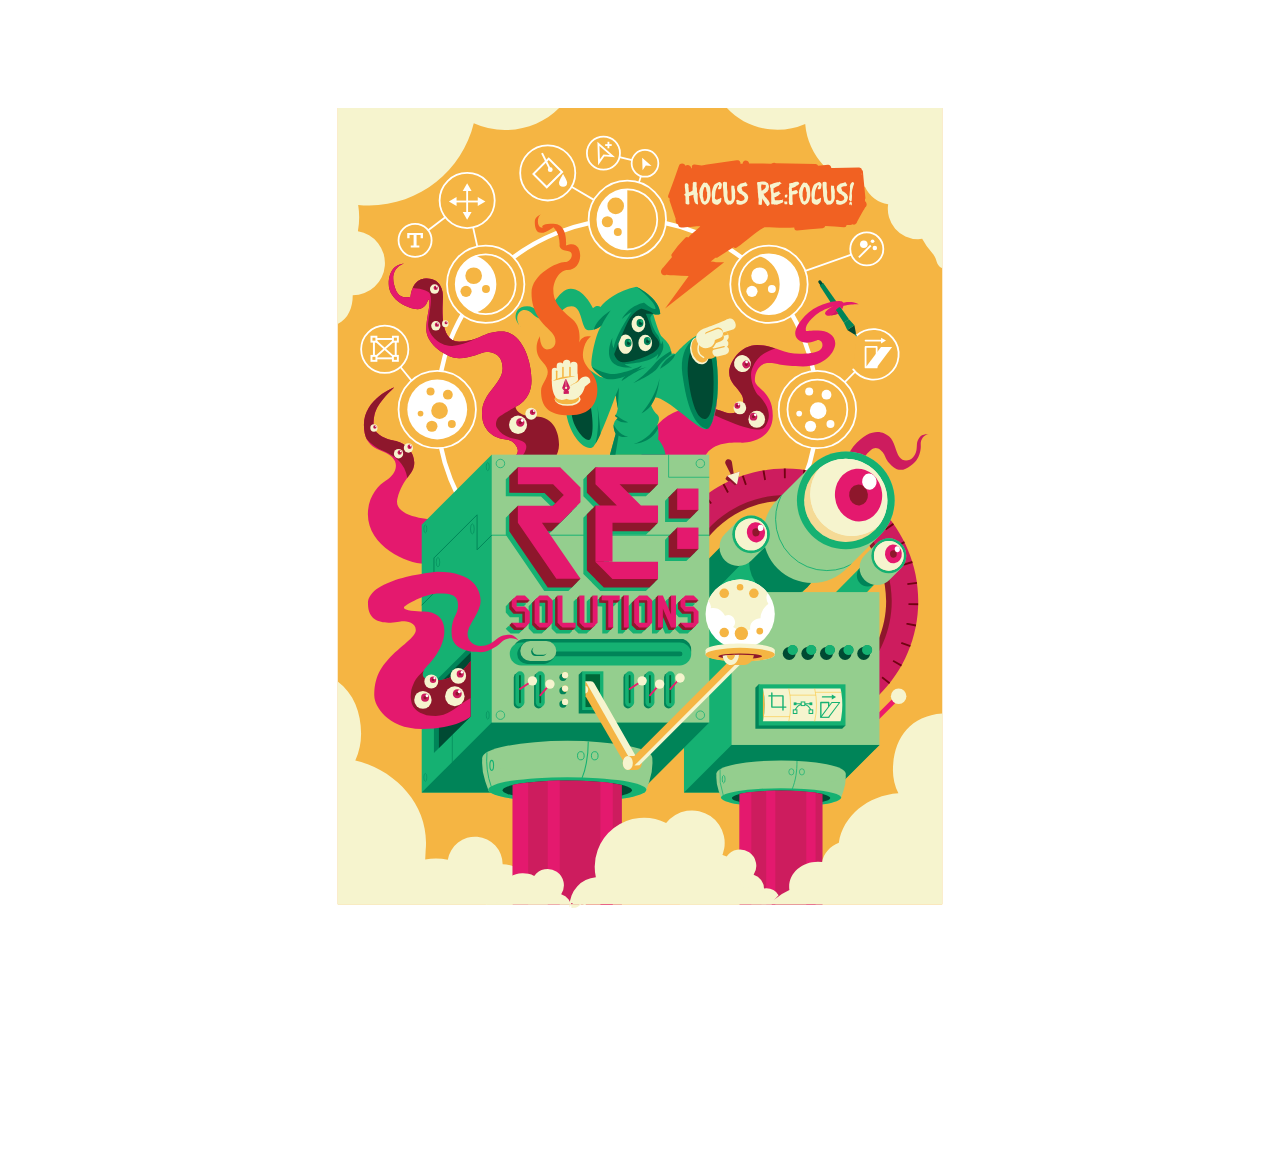
==== commit 5cc584ac: "commit index" ====
--- a/index.html
+++ b/index.html
@@ -10,6 +10,11 @@
         @media ( min-width: 600px) {
             html {
                 margin: 100px;
+            }
+            svg {
+                height: 800px;
+                display: grid;
+                width: 100%;
             }
         }
     </style>
@@ -1017,7 +1022,7 @@
                                     </g>
                                 </g>
                             </svg>
-    <h1 style="color: white;">Learning that SVG was a whole world unto itself with animatable environments was a life/game changer for me! Kinda like magic when it comes to animating!!</h1>
+    <h1 style="color: white;">Learning that SVG was a whole world unto itself, with animatable environments, was a life/game changer for me! Kinda like magic when it comes to animating!!</h1>
     <script src="https://cdnjs.cloudflare.com/ajax/libs/gsap/3.6.1/gsap.min.js" integrity="sha512-cdV6j5t5o24hkSciVrb8Ki6FveC2SgwGfLE31+ZQRHAeSRxYhAQskLkq3dLm8ZcWe1N3vBOEYmmbhzf7NTtFFQ==" crossorigin="anonymous"></script>
     <script src="js/gsap.js"></script>
 </body>
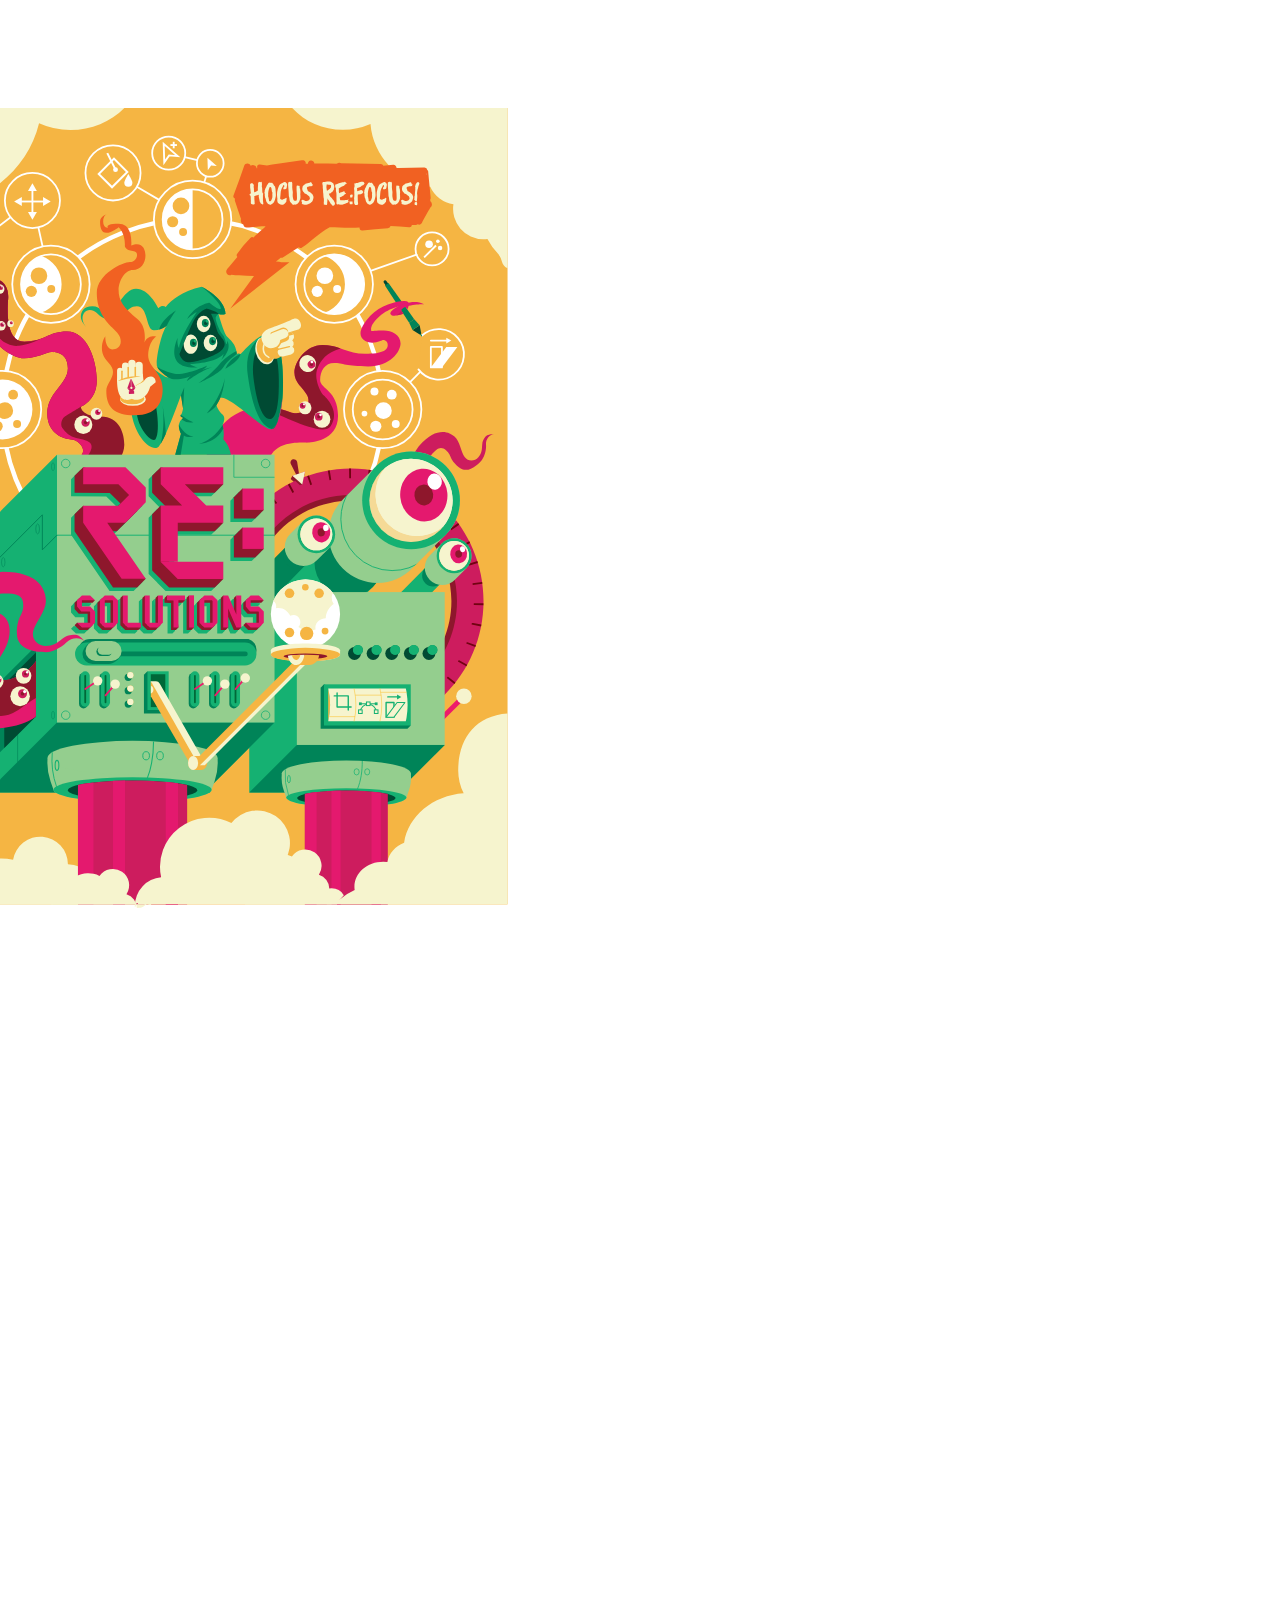
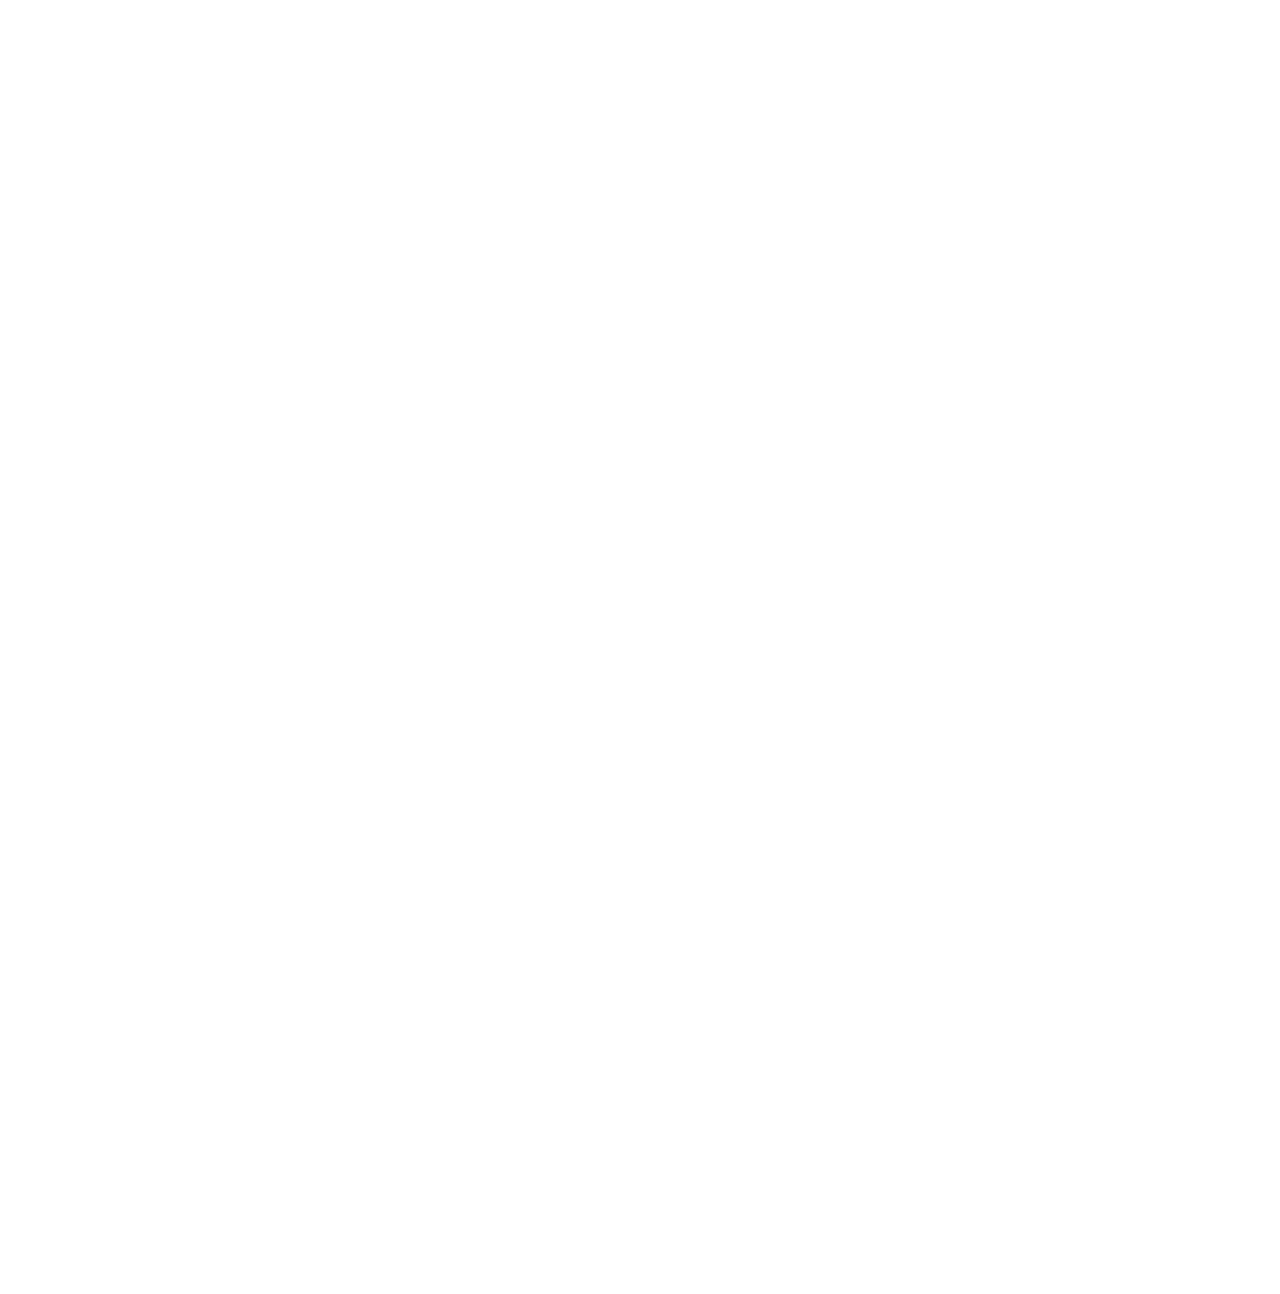
==== commit 3b3e8122: "commit for best version before brian mtg" ====
--- a/index.html
+++ b/index.html
@@ -10,11 +10,26 @@
         @media ( min-width: 600px) {
             html {
                 margin: 100px;
+                display: grid;
+                align-items: center;
+                justify-content: center;
+            }
+            body {
+                display: grid;
+                align-items: center;
+                justify-content: center;
             }
             svg {
                 height: 800px;
                 display: grid;
-                width: 100%;
+                align-items: center;
+                justify-content: center;
+            }
+            h1 {
+                position: relative;
+                top: -50em;
+                left: 13em;
+                padding: 20em;
             }
         }
     </style>
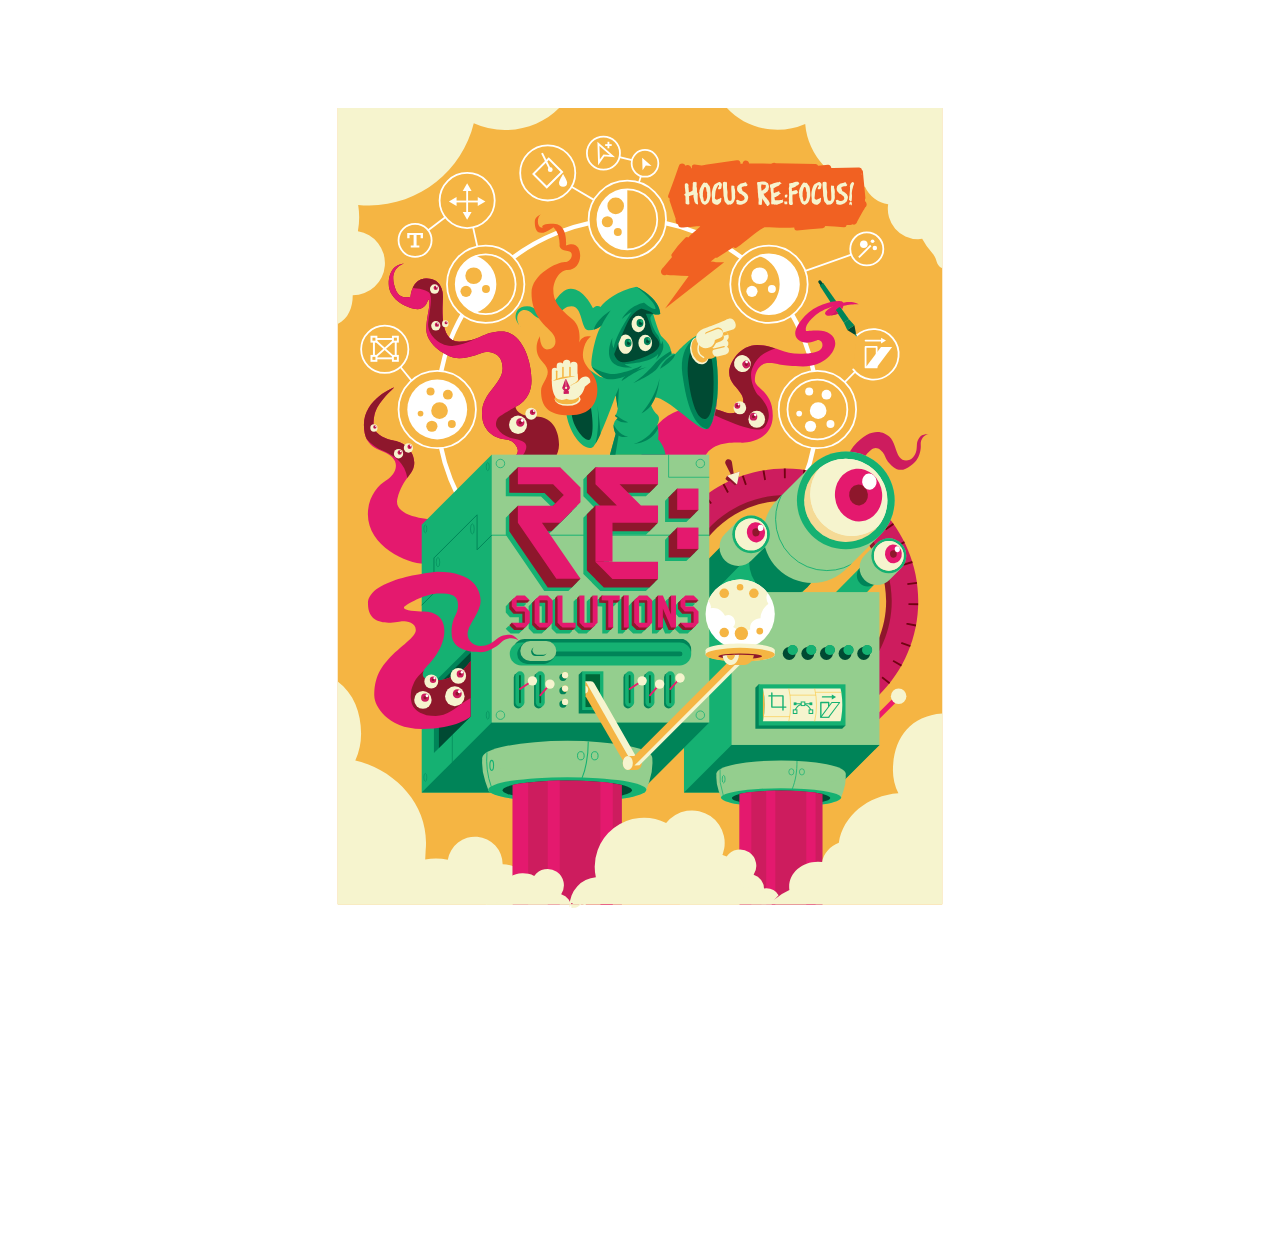
==== commit 4bd2efe1: "commit newest" ====
--- a/index.html
+++ b/index.html
@@ -21,15 +21,15 @@
             }
             svg {
                 height: 800px;
+                width: 100%;
                 display: grid;
                 align-items: center;
                 justify-content: center;
             }
             h1 {
                 position: relative;
-                top: -50em;
-                left: 13em;
-                padding: 20em;
+                padding: 5em;
+                font-size: 1em;
             }
         }
     </style>
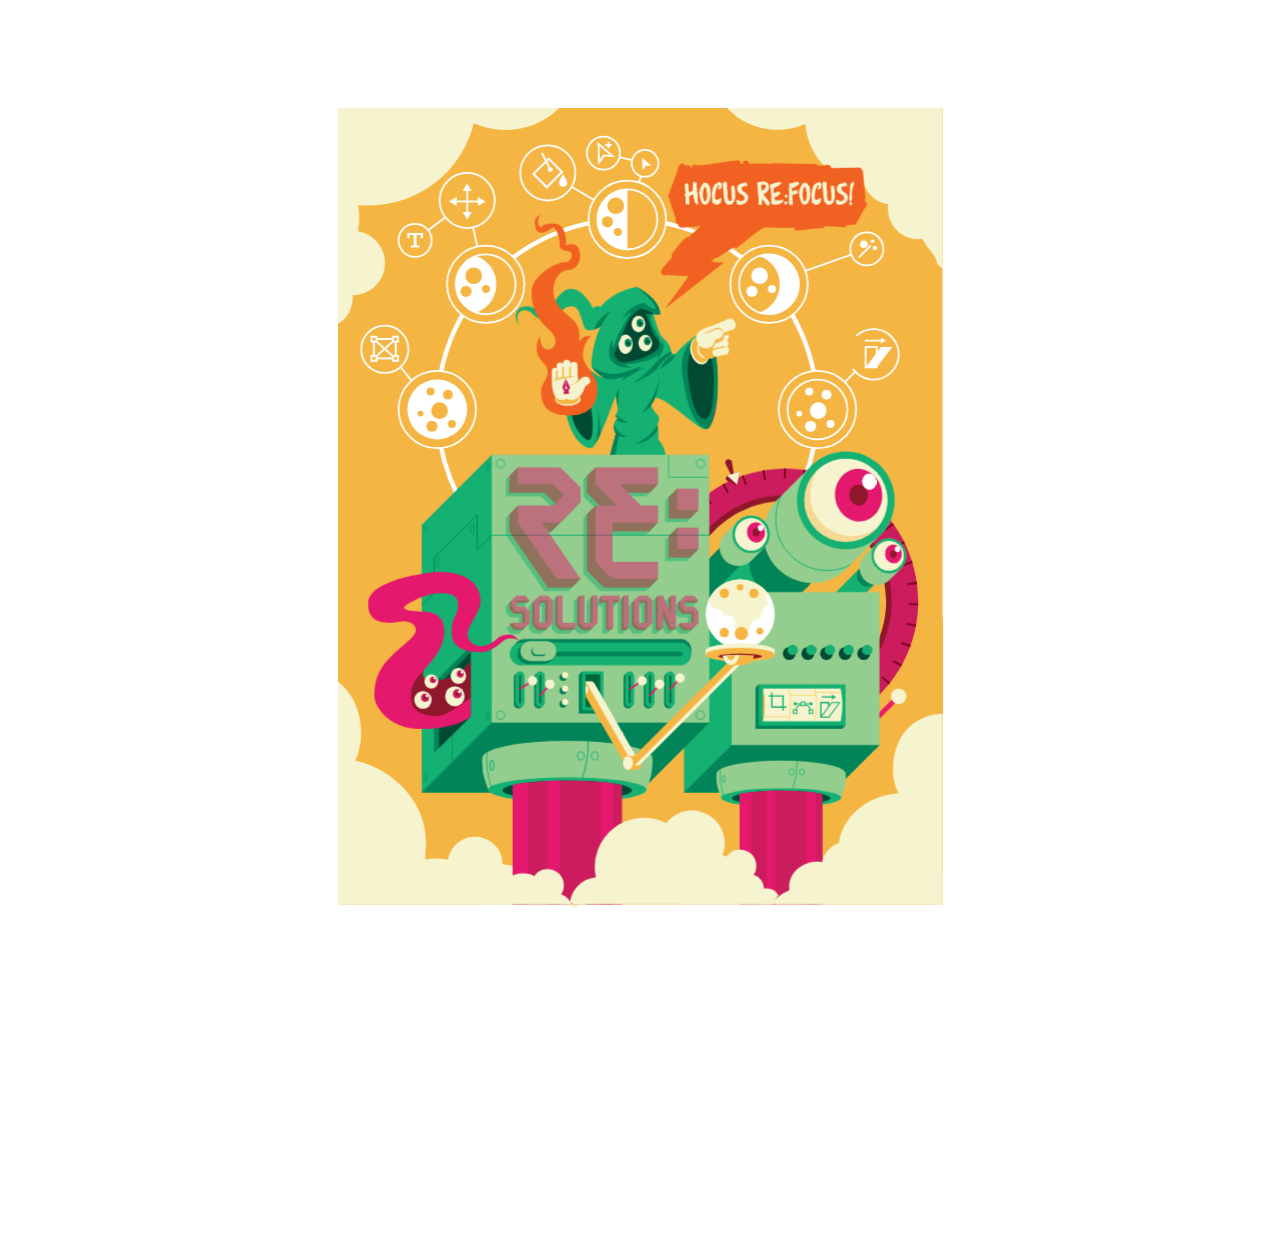
==== commit 0df1df61: "commit for no auto Alpha" ====
--- a/index.html
+++ b/index.html
@@ -99,7 +99,12 @@
                 .cls-51,.cls-52{stroke:#f6f4ce;}
                 .cls-51{stroke-width:0.9px;}
                 .cls-53{stroke-width:7px;}
-                
+
+                /* TEXT RE: SOLUTIONS */
+                #Layer_6{ opacity:.5}
+                #Tentacles {
+                    opacity: 0}
+
             </style>
             
             
@@ -211,7 +216,7 @@
                     <line class="cls-6" x1="230.56" y1="234.16" x2="193.97" y2="262.15"/>
                 </g>
                     
-                
+                <g id="Tentacles">
                 <g id="Tentacle_1" data-name="Tentacle 1">
                     <path id="green" class="cls-13" d="M121.47,598.69s-65.31,24.47-65.31,80.94,42.17,50.1,60.18,68.38,4,40.3-12.91,50.7-38.8,34.7-38.8,
                     72.34c0,68.73,84,106.18,121,106.18L217,883s-100.42-1-89-46,36.09-50.77,36.09-76.54-21.48-44-42.64-47.24c-17.83-2.74-44.53-14.16-44.53-33.56C76.94,652.36,82.37,635.91,121.47,598.69Z"/>
@@ -302,7 +307,7 @@
                         111,18.64,16.07,33.32,5.46,42.82-6.11,6-13.59,9.74-28,13.65-42.34-7.87,7.89-17.37,15.6-17.36,8.81,0-9.05,6.69-37.85,19-52.1s20.33-20.55,32.45-10.1,5.75,17.75,26.16,35.35,43.08-6.78,
                         49.8-14.57,10.06-22.18,9.24-33.25,7.17-21.45,17.11-22.19C1266.92,699.46,1254.5,698,1249.43,703.83Z"/>
                     </g>
-                    
+        </g>
                     <g id="Control_Ring" data-name="Control Ring">
                         <polygon class="cls-14" points="852.2 814.4 855.89 807.21 834.8 788.12 831.11 795.31 852.2 814.4"/>
                         <path class="cls-14" d="M960.43,788c-148.62,0-269.11,120.48-269.11,269.11s120.49,269.11,269.11,269.11,269.11-120.49,269.11-269.11S1109.06,788,960.43,788Zm0,
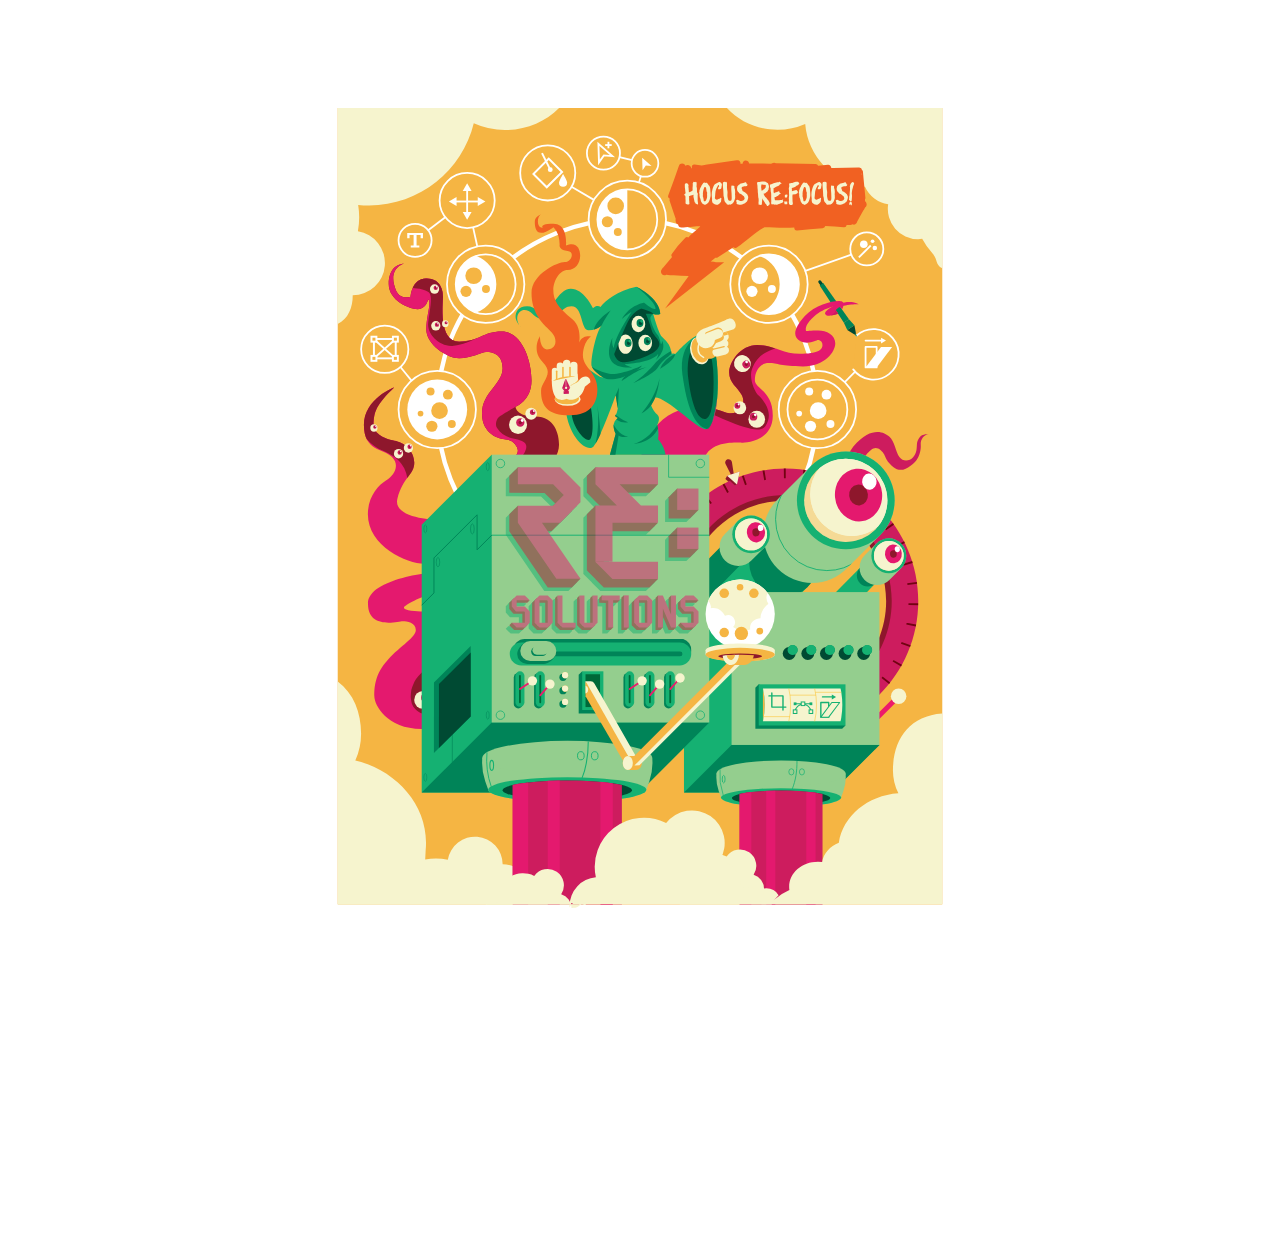
==== commit d0ff005a: "commit for original playground version links to current build" ====
--- a/index.html
+++ b/index.html
@@ -130,20 +130,20 @@
                 74.6,65.48,65.48,0,0,0,8.69-.6,148.41,148.41,0,0,0,22.35,31.55c11.9,12.86,5,23.59,20.76,31.58V0Z"/>
             </g>
             
-            
+            <!--           Note that ALL ids are Pascal_Case Please!         -->
             <g id="Magic_Symbols" data-name="Magic Symbols">
-                <circle class="cls-5" cx="620.82" cy="646.28" r="407.49"/>
-                <circle class="cls-6" cx="213.32" cy="646.28" r="82.96"/>
-                <circle class="cls-7" cx="213.32" cy="646.28" r="64.14"/>
-                <circle class="cls-6" cx="1028.31" cy="646.28" r="82.96"/>
-                <circle class="cls-6" cx="1028.31" cy="646.28" r="64.14"/>
-                <circle class="cls-6" cx="620.82" cy="238.79" r="82.96"/>
-                <path class="cls-7" d="M620.82,302.93a64.14,64.14,0,0,1,0-128.28Z"/>
-                <circle class="cls-8" cx="620.82" cy="238.79" r="64.14"/>
-                <circle class="cls-6" cx="924.5" cy="377.88" r="82.96"/>
-                <path class="cls-7" d="M924.5,313.74a64.29,64.29,0,0,0-20.63,3.4,64.14,64.14,0,0,1,0,121.47A64.14,64.14,0,1,0,924.5,313.74Z"/>
-                <circle class="cls-6" cx="317.14" cy="377.88" r="82.96"/>
-                <circle class="cls-6" cx="450.22" cy="139.22" r="59.06"/>
+                <circle id="Main_Circle" class="cls-5" cx="620.82" cy="646.28" r="407.49"/>
+                <circle id="First_Circle" class="cls-6" cx="213.32" cy="646.28" r="82.96"/>
+                <circle id="First_Circle_Inner" class="cls-7" cx="213.32" cy="646.28" r="64.14"/>
+                <circle id="Fifth_Circle" class="cls-6" cx="1028.31" cy="646.28" r="82.96"/>
+                <circle id="Fifth_Circle_Inner" class="cls-6" cx="1028.31" cy="646.28" r="64.14"/>
+                <circle id="Third_Circle" class="cls-6" cx="620.82" cy="238.79" r="82.96"/>
+                <path id="Thitd_Circle_Vertical_Line" class="cls-7" d="M620.82,302.93a64.14,64.14,0,0,1,0-128.28Z"/>
+                <circle id="Third_Circle_Inner" class="cls-8" cx="620.82" cy="238.79" r="64.14"/>
+                <circle id="Fourth_Circle" class="cls-6" cx="924.5" cy="377.88" r="82.96"/>
+                <path id="Fourth_Circle_Bezier" class="cls-7" d="M924.5,313.74a64.29,64.29,0,0,0-20.63,3.4,64.14,64.14,0,0,1,0,121.47A64.14,64.14,0,1,0,924.5,313.74Z"/>
+                <circle id="Second_Circle" class="cls-6" cx="317.14" cy="377.88" r="82.96"/>
+                <circle id="" class="cls-6" cx="450.22" cy="139.22" r="59.06"/>
                 <circle class="cls-6" cx="277.46" cy="198.28" r="59.06"/>
                 <circle class="cls-6" cx="569.64" cy="96.77" r="35.45"/>
                 <circle class="cls-6" cx="1134.18" cy="302.15" r="35.45"/>
@@ -216,7 +216,7 @@
                     <line class="cls-6" x1="230.56" y1="234.16" x2="193.97" y2="262.15"/>
                 </g>
                     
-                <g id="Tentacles">
+              
                 <g id="Tentacle_1" data-name="Tentacle 1">
                     <path id="green" class="cls-13" d="M121.47,598.69s-65.31,24.47-65.31,80.94,42.17,50.1,60.18,68.38,4,40.3-12.91,50.7-38.8,34.7-38.8,
                     72.34c0,68.73,84,106.18,121,106.18L217,883s-100.42-1-89-46,36.09-50.77,36.09-76.54-21.48-44-42.64-47.24c-17.83-2.74-44.53-14.16-44.53-33.56C76.94,652.36,82.37,635.91,121.47,598.69Z"/>
@@ -307,7 +307,35 @@
                         111,18.64,16.07,33.32,5.46,42.82-6.11,6-13.59,9.74-28,13.65-42.34-7.87,7.89-17.37,15.6-17.36,8.81,0-9.05,6.69-37.85,19-52.1s20.33-20.55,32.45-10.1,5.75,17.75,26.16,35.35,43.08-6.78,
                         49.8-14.57,10.06-22.18,9.24-33.25,7.17-21.45,17.11-22.19C1266.92,699.46,1254.5,698,1249.43,703.83Z"/>
                     </g>
-        </g>
+                    <g id="Tentacle_5" data-name="Tentacle 5">
+                        <path class="cls-13" d="M213.32,994.31S64.9,1006.78,64.9,1063s64.87,37.24,74.21,37.24,28.29,2.9,28.29,18.94-32.06,33.11-60.23,63.92-28.67,59.75-28.67,77.83S104.65,
+                        1331,180,1331,285,1304.33,285,1304.33V1185.38s-24.57,38.71-70.82,41.62-30.71-22.84-23.42-29.64,37.89-39.39,37.89-76-29.15-42-45.18-42-49.55-2.65-39.83-11,46.79-27.83,
+                        73.43-27.83,40.85,2.8,40.85,25.46-13.73,22.6-13.73,60.76,47.12,39.94,61.69,39.94,33.1-9.73,44.21-20.84,29.65-12.15,39.63-2.16c0,0-9.87-14.72-20.86-14.72s-17.31,1.27-28,
+                        9.38-18.46,15-35,15-31.09-13.73-26.71-32,27.2-42.31,27.2-64.26S293.74,994.31,213.32,994.31Z"/>
+                        <path class="cls-14" d="M173.07,1217.89a93.17,93.17,0,0,0-8.37,11.32,126.6,
+                        126.6,0,0,0-6.85,17.77,106.69,106.69,0,0,0-1.39,15.76,95.11,95.11,0,0,0,2.16,13.22,79.47,79.47,0,0,0,3.82,8.08,79.73,79.73,0,0,0,5.68,6.63,87.16,87.16,0,0,0,8.51,5.9,
+                        103.28,103.28,0,0,0,13.79,5,119.89,119.89,0,0,0,19.74,1.74,111.12,111.12,0,0,0,16.51-2.66,132.28,132.28,0,0,0,20.42-10.36c12.55-8.49,24.81-17.78,37.87-25.55v-79.39s-24.57,
+                        38.71-70.82,41.62c-34.12,2.14-34.61-11.3-29.6-21.23C180.74,1209.83,176.89,1213.84,173.07,1217.89Z"/>
+                        <ellipse class="cls-4" cx="200.59" cy="1229.41" rx="14.85" ry="15.25"/>
+                        <ellipse class="cls-15" cx="204.28" cy="1225.62" rx="6.8" ry="6.99"/>
+                        <ellipse class="cls-14" cx="204.28" cy="1225.62" rx="2.77" ry="2.85"/>
+                        <ellipse class="cls-7" cx="207.48" cy="1222.33" rx="2.35" ry="2.41"/>
+                        <ellipse class="cls-4" cx="182.63" cy="1268.87" rx="18.63" ry="19.14"/>
+                        <ellipse class="cls-15" cx="187.27" cy="1264.1" rx="8.54" ry="8.77"/>
+                        <ellipse class="cls-14" cx="187.27" cy="1264.1" rx="3.48" ry="3.57"/>
+                        <ellipse class="cls-7" cx="191.28" cy="1259.98" rx="2.94" ry="3.02"/>
+                        <ellipse class="cls-4" cx="258.52" cy="1217.36" rx="16.66" ry="17.12"/>
+                        <ellipse class="cls-15" cx="262.67" cy="1213.1" rx="7.63" ry="7.84"/>
+                        <ellipse class="cls-14" cx="262.67" cy="1213.1" rx="3.11" ry="3.2"/>
+                        <ellipse class="cls-7" cx="266.26" cy="1209.41" rx="2.63" ry="2.7"/>
+                        <ellipse class="cls-4" cx="251.03" cy="1261" rx="20.91" ry="21.48"/>
+                        <ellipse class="cls-15" cx="256.24" cy="1255.65" rx="9.58" ry="9.84"/>
+                        <ellipse class="cls-14" cx="256.24" cy="1255.65" rx="3.9" ry="4.01"/>
+                        <ellipse class="cls-7" cx="260.74" cy="1251.02" rx="3.3" ry="3.39"/>
+                    </g>
+        
+        
+              
                     <g id="Control_Ring" data-name="Control Ring">
                         <polygon class="cls-14" points="852.2 814.4 855.89 807.21 834.8 788.12 831.11 795.31 852.2 814.4"/>
                         <path class="cls-14" d="M960.43,788c-148.62,0-269.11,120.48-269.11,269.11s120.49,269.11,269.11,269.11,269.11-120.49,269.11-269.11S1109.06,788,960.43,788Zm0,
@@ -703,33 +731,7 @@
                         <ellipse class="cls-45" cx="521.18" cy="1388.61" rx="7.14" ry="8.8"/>
                     </g>
                     
-                    <g id="Tentacle_5" data-name="Tentacle 5">
-                        <path class="cls-13" d="M213.32,994.31S64.9,1006.78,64.9,1063s64.87,37.24,74.21,37.24,28.29,2.9,28.29,18.94-32.06,33.11-60.23,63.92-28.67,59.75-28.67,77.83S104.65,
-                        1331,180,1331,285,1304.33,285,1304.33V1185.38s-24.57,38.71-70.82,41.62-30.71-22.84-23.42-29.64,37.89-39.39,37.89-76-29.15-42-45.18-42-49.55-2.65-39.83-11,46.79-27.83,
-                        73.43-27.83,40.85,2.8,40.85,25.46-13.73,22.6-13.73,60.76,47.12,39.94,61.69,39.94,33.1-9.73,44.21-20.84,29.65-12.15,39.63-2.16c0,0-9.87-14.72-20.86-14.72s-17.31,1.27-28,
-                        9.38-18.46,15-35,15-31.09-13.73-26.71-32,27.2-42.31,27.2-64.26S293.74,994.31,213.32,994.31Z"/>
-                        <path class="cls-14" d="M173.07,1217.89a93.17,93.17,0,0,0-8.37,11.32,126.6,
-                        126.6,0,0,0-6.85,17.77,106.69,106.69,0,0,0-1.39,15.76,95.11,95.11,0,0,0,2.16,13.22,79.47,79.47,0,0,0,3.82,8.08,79.73,79.73,0,0,0,5.68,6.63,87.16,87.16,0,0,0,8.51,5.9,
-                        103.28,103.28,0,0,0,13.79,5,119.89,119.89,0,0,0,19.74,1.74,111.12,111.12,0,0,0,16.51-2.66,132.28,132.28,0,0,0,20.42-10.36c12.55-8.49,24.81-17.78,37.87-25.55v-79.39s-24.57,
-                        38.71-70.82,41.62c-34.12,2.14-34.61-11.3-29.6-21.23C180.74,1209.83,176.89,1213.84,173.07,1217.89Z"/>
-                        <ellipse class="cls-4" cx="200.59" cy="1229.41" rx="14.85" ry="15.25"/>
-                        <ellipse class="cls-15" cx="204.28" cy="1225.62" rx="6.8" ry="6.99"/>
-                        <ellipse class="cls-14" cx="204.28" cy="1225.62" rx="2.77" ry="2.85"/>
-                        <ellipse class="cls-7" cx="207.48" cy="1222.33" rx="2.35" ry="2.41"/>
-                        <ellipse class="cls-4" cx="182.63" cy="1268.87" rx="18.63" ry="19.14"/>
-                        <ellipse class="cls-15" cx="187.27" cy="1264.1" rx="8.54" ry="8.77"/>
-                        <ellipse class="cls-14" cx="187.27" cy="1264.1" rx="3.48" ry="3.57"/>
-                        <ellipse class="cls-7" cx="191.28" cy="1259.98" rx="2.94" ry="3.02"/>
-                        <ellipse class="cls-4" cx="258.52" cy="1217.36" rx="16.66" ry="17.12"/>
-                        <ellipse class="cls-15" cx="262.67" cy="1213.1" rx="7.63" ry="7.84"/>
-                        <ellipse class="cls-14" cx="262.67" cy="1213.1" rx="3.11" ry="3.2"/>
-                        <ellipse class="cls-7" cx="266.26" cy="1209.41" rx="2.63" ry="2.7"/>
-                        <ellipse class="cls-4" cx="251.03" cy="1261" rx="20.91" ry="21.48"/>
-                        <ellipse class="cls-15" cx="256.24" cy="1255.65" rx="9.58" ry="9.84"/>
-                        <ellipse class="cls-14" cx="256.24" cy="1255.65" rx="3.9" ry="4.01"/>
-                        <ellipse class="cls-7" cx="260.74" cy="1251.02" rx="3.3" ry="3.39"/>
-                    </g>
-                    
+                               
                     
                     <g id="Crystal_Ball_Arm" data-name="Crystal Ball Arm">
                         <circle id="Arm_Top" class="cls-7 ball" cx="862.78" cy="1084.75" r="74.23"/>
@@ -957,7 +959,7 @@
                                 </g>
                                 
                                 
-                                <g id="Speech_Bubble" data-name="Speech Bubble">
+                                <a href="https://jnutt367.github.io/RESOLUTIONS/First_Draft.html"><g id="Speech_Bubble" data-name="Speech Bubble">
                                         
                                     <path id="outline" class="cls-49" d="M1133,203.06l-.15-.33a6.09,6.09,0,0,0-2.44-2.57q-.08-2.11-.18-4.23c1-.84,1-2.61.89-3.93l-1.32-13.88-2.59-27.25q-.74-7.8-1.48-15.61a2.12,2.12,0,0,0-1.58-2,6.58,6.58,0,0,
                                         0-7.09-5.64q-29.43,1.13-58.88,1.05c-.45-3.65-3.34-7.23-7.36-6.8-7,.74-14,1.39-20.94,2a6.06,6.06,0,0,0-5.82-4l-84.58-1.61a7.52,7.52,0,0,0-6.82-.38c-1.29.61-2.58,1.2-3.88,1.78q-8.61-.42-17.22-.61a9.53,9.53,0,0,0-1.51,
@@ -1040,11 +1042,12 @@
                                         0-4.17.8-7.93,1.07-12,.07-2.08-.13-4.23.07-6.32-1.34-1.21.27-2.62.47-4,.27-2,1.75-3.7,3.23-5.25.6-.67,1.48-.8,2.08-1.41,1.21-.06,1.48,1.35,2.29,2,1.28,1,.27,2.29.13,3.43C1106.47,165.2,1105.4,166.14,1105.06,167.42Zm-4.44,41.35c-1-1-3.36,0-3.69-1.68l-.34-1.82a13,13,0,0,0,.34-2.82c.53-.74,
                                         1.54-.41,2.08-1.15,1.48-.47,2.15.95,3,1.82a11.46,11.46,0,0,1,.2,4C1101.83,207.69,1101.36,208.57,1100.62,208.77Z"/>
                                     </g>
+                                </a>
                                 </g>
                             </svg>
     <h1 style="color: white;">Learning that SVG was a whole world unto itself, with animatable environments, was a life/game changer for me! Kinda like magic when it comes to animating!!</h1>
     <script src="https://cdnjs.cloudflare.com/ajax/libs/gsap/3.6.1/gsap.min.js" integrity="sha512-cdV6j5t5o24hkSciVrb8Ki6FveC2SgwGfLE31+ZQRHAeSRxYhAQskLkq3dLm8ZcWe1N3vBOEYmmbhzf7NTtFFQ==" crossorigin="anonymous"></script>
-    <script src="js/gsap.js"></script>
+    <script src="js/app.js"></script>
 </body>
 
 </html>